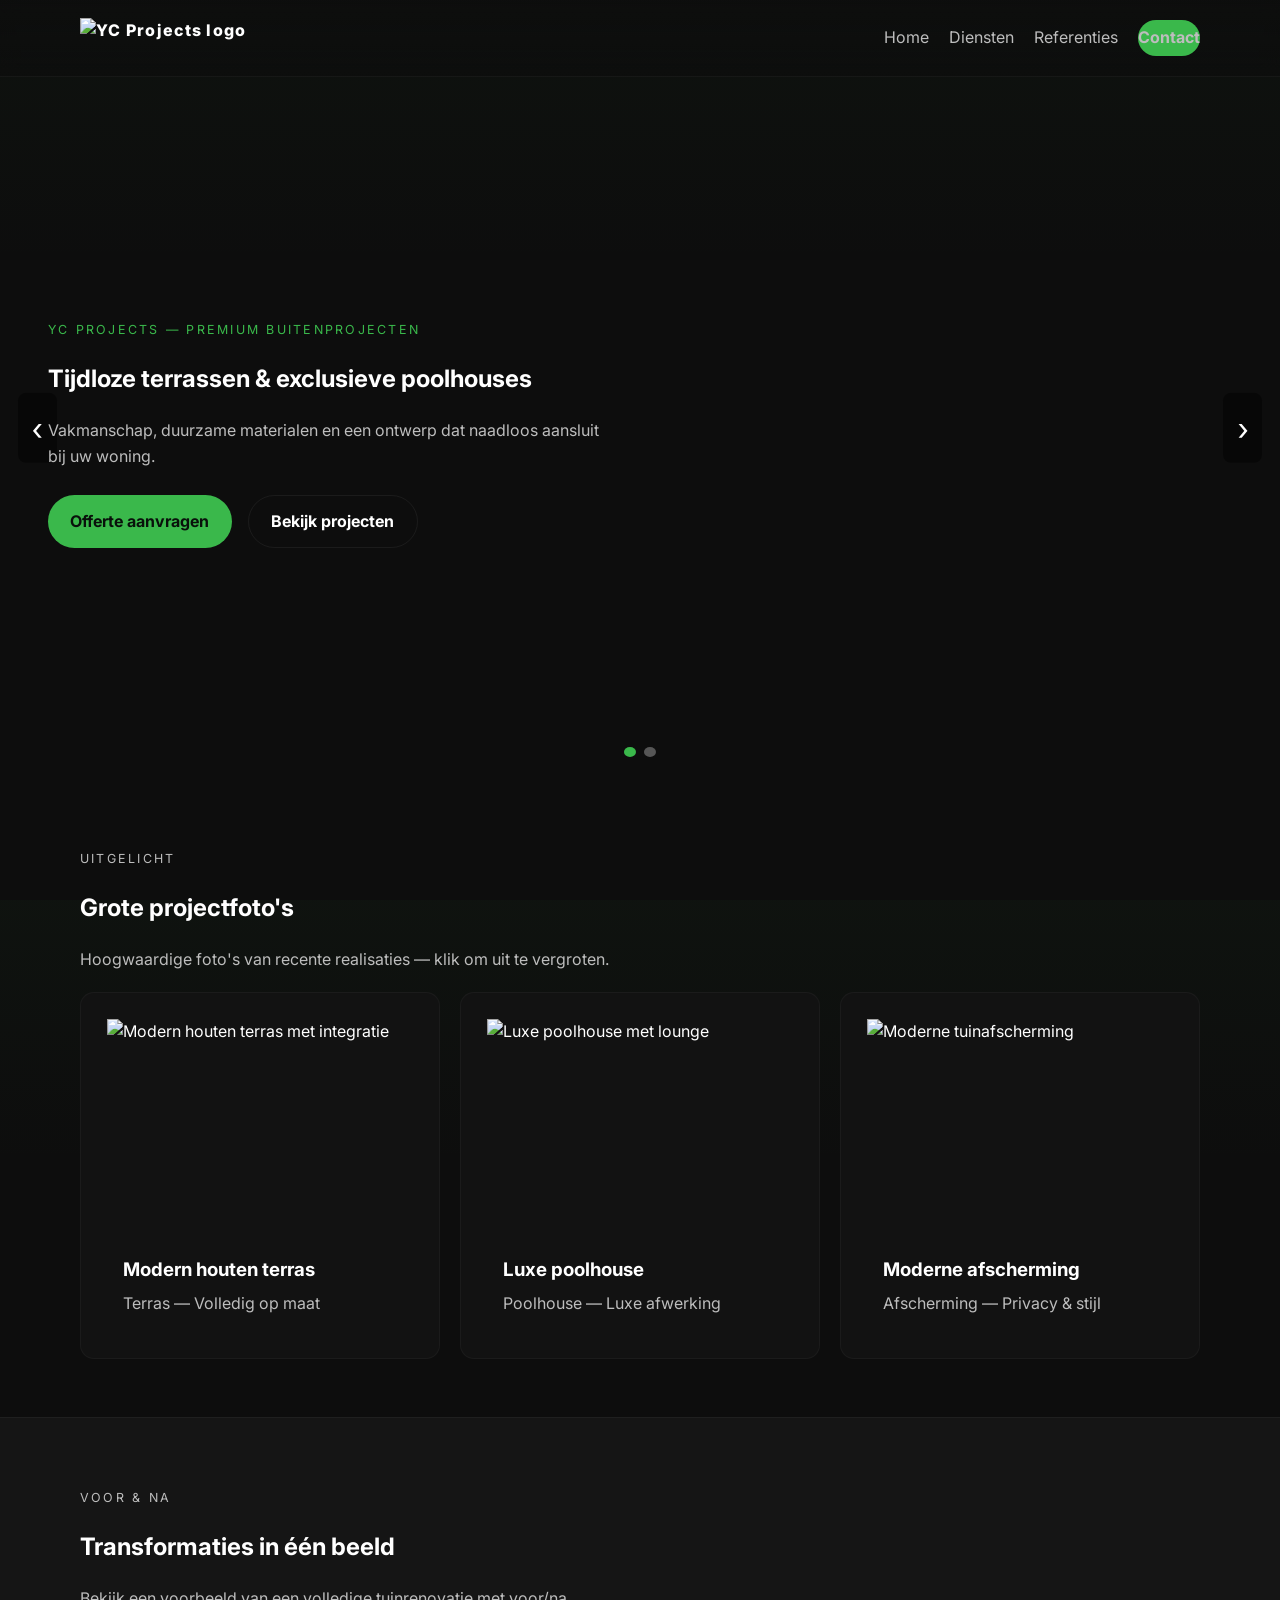
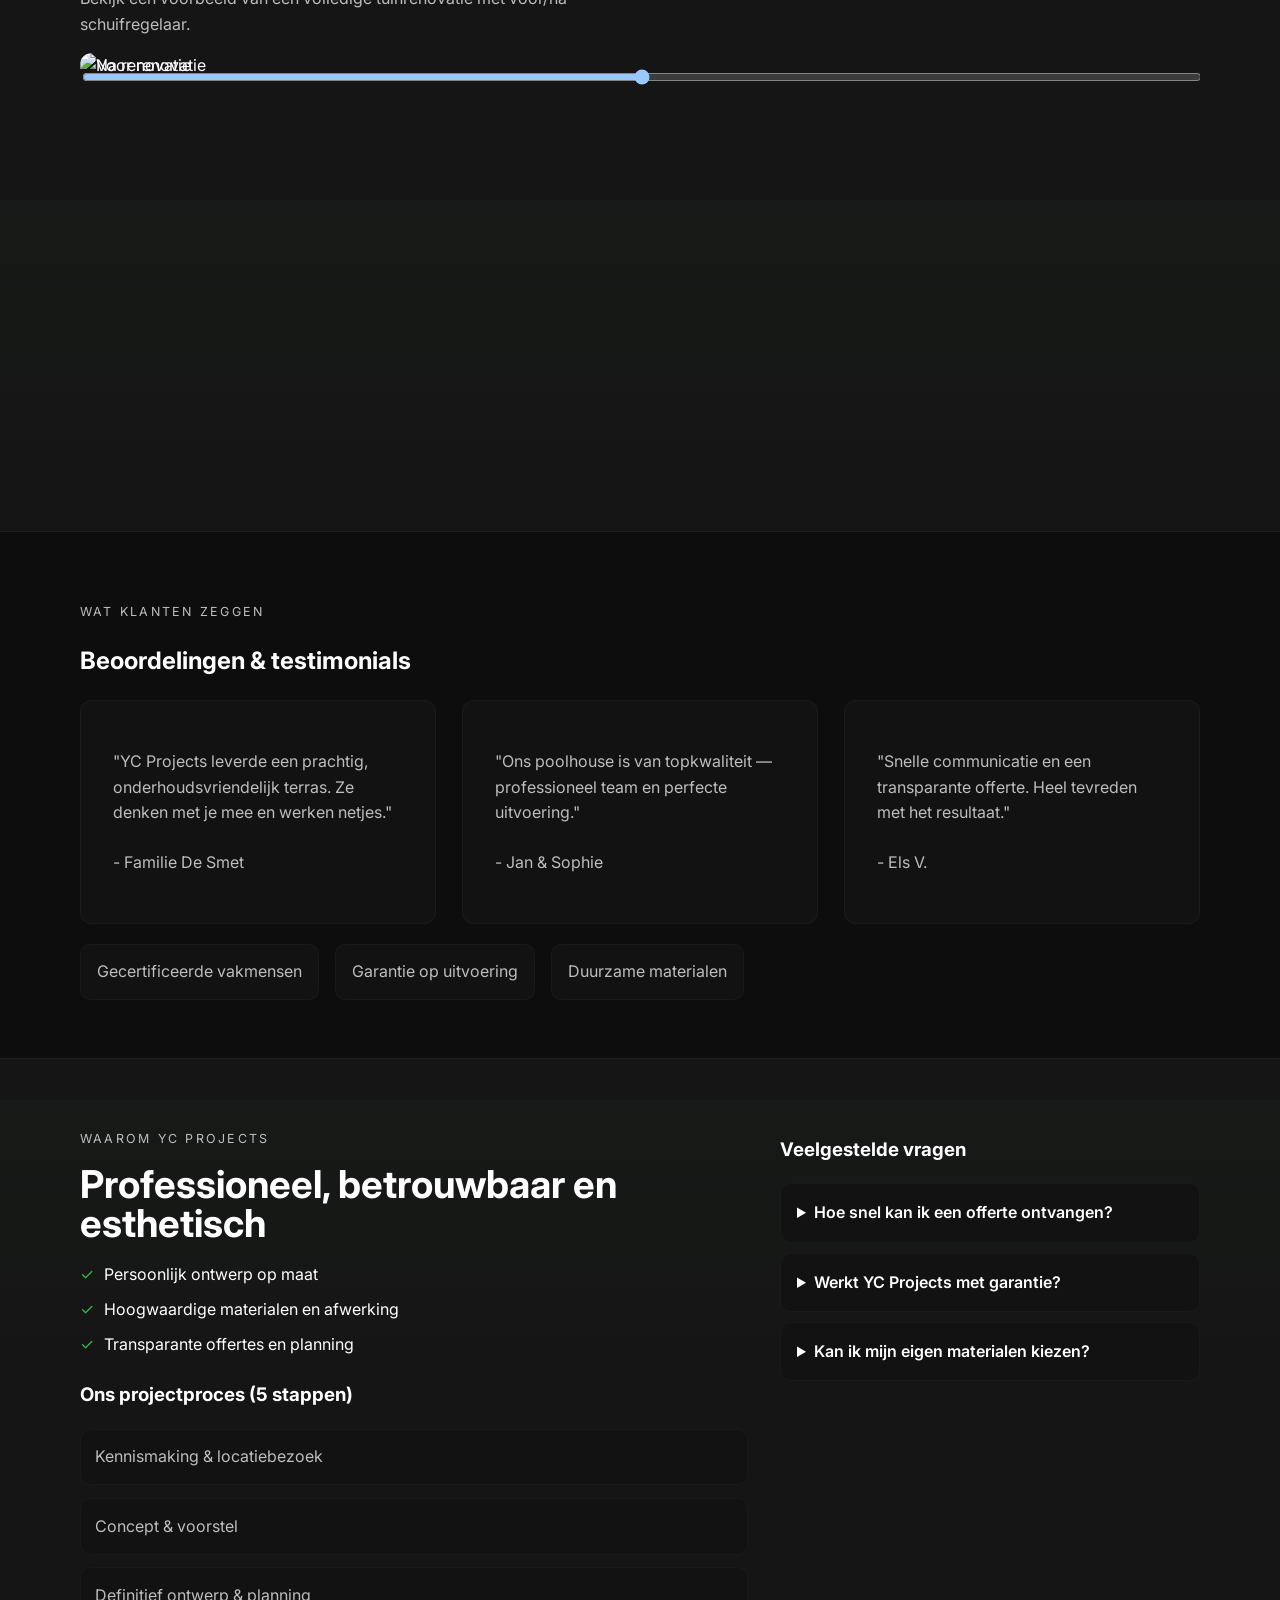
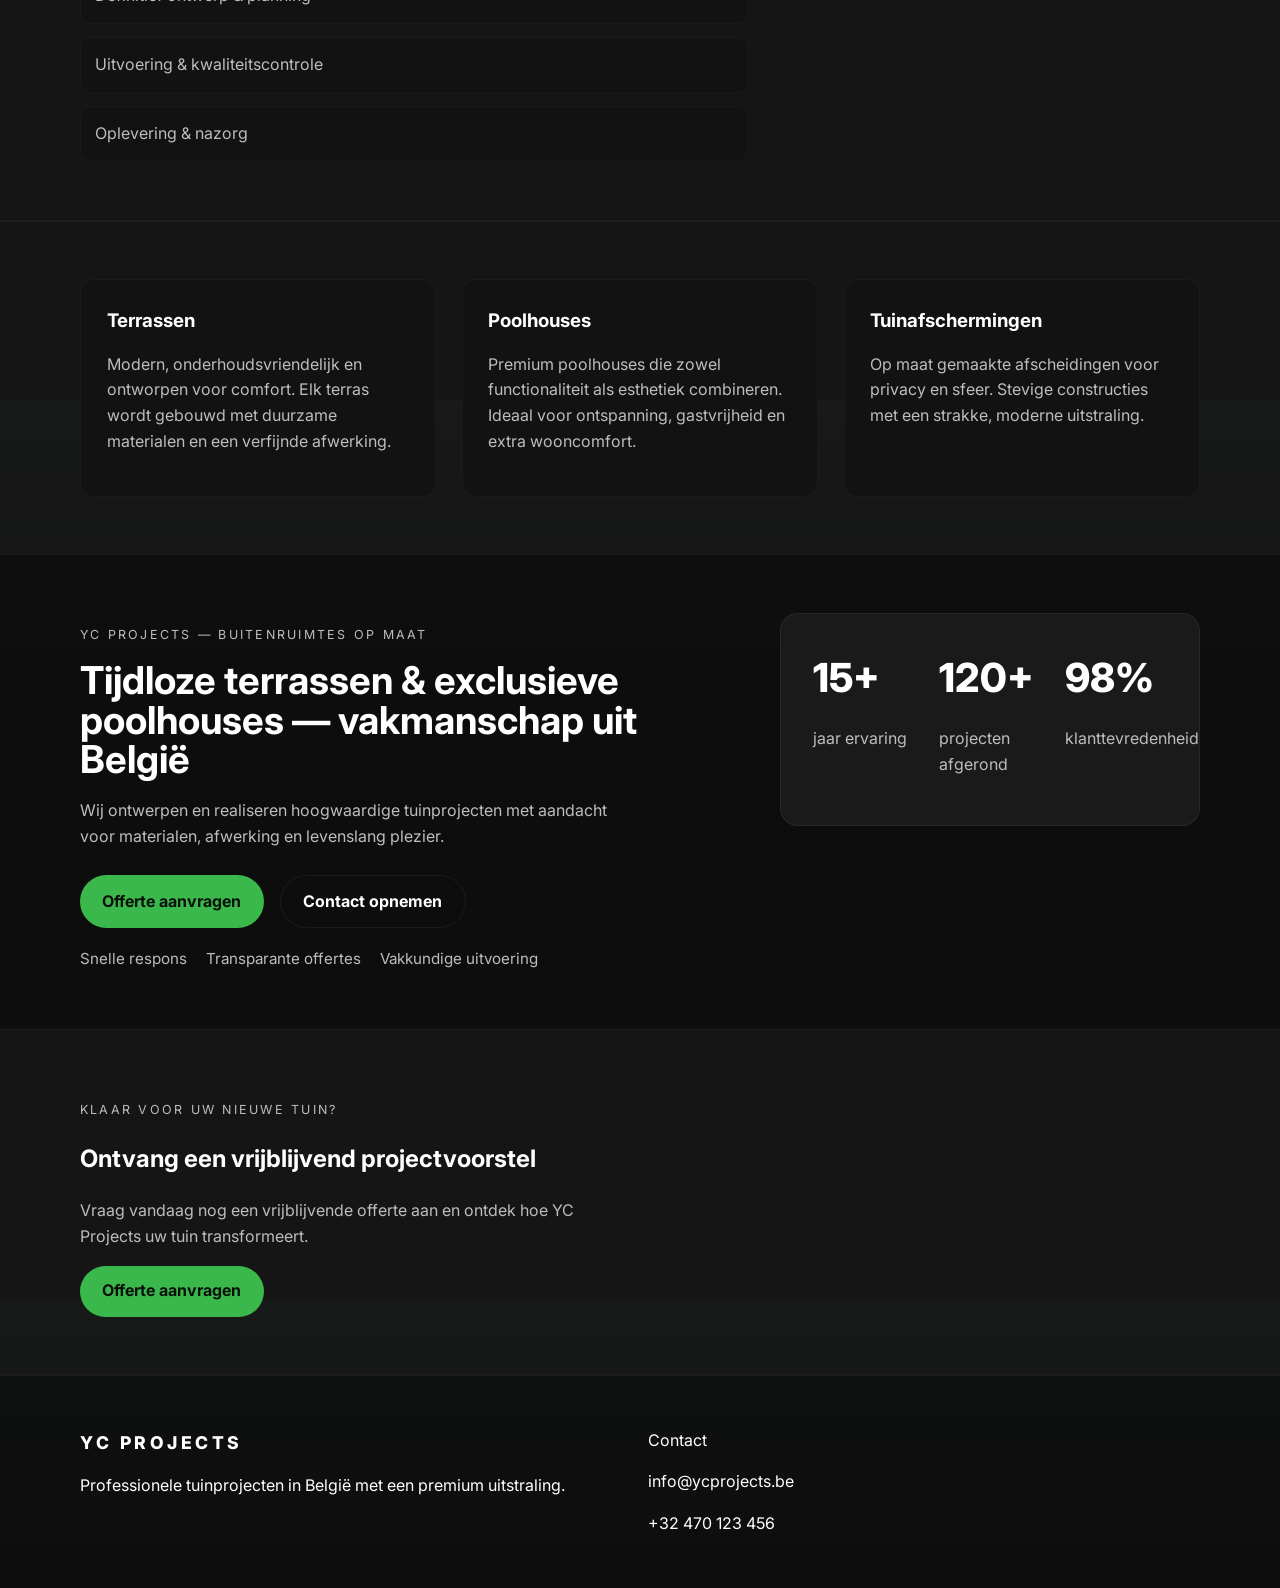
==== index.html @ d5bccc17 "Initiële commit: HTML, CSS, JS en bugfixes" ====
<!DOCTYPE html>
<html lang="nl">
<head>
  <meta charset="UTF-8" />
  <meta name="viewport" content="width=device-width, initial-scale=1.0" />
    <title>YC Projects — Premium terrassen, poolhouses & tuinprojecten (België)</title>
    <meta name="description" content="YC Projects ontwerpt en realiseert hoogwaardige terrassen, poolhouses, tuinafschermingen en tuinrenovaties in België. Vraag een vrijblijvende offerte aan." />
    <meta property="og:title" content="YC Projects — Premium terrassen, poolhouses & tuinprojecten" />
    <meta property="og:description" content="YC Projects ontwerpt en realiseert hoogwaardige buitenprojecten in België. Terrassen, poolhouses, tuinafschermingen en renovaties." />
    <meta property="og:image" content="https://images.unsplash.com/photo-1501004318641-b39e6451bec6?auto=format&fit=crop&w=1600&q=80" />
    <meta property="og:type" content="website" />
    <meta name="twitter:card" content="summary_large_image" />
  <link rel="preconnect" href="https://fonts.googleapis.com" />
  <link rel="preconnect" href="https://fonts.gstatic.com" crossorigin />
  <link href="https://fonts.googleapis.com/css2?family=Inter:wght@400;500;600;700;800&display=swap" rel="stylesheet" />
  <link rel="stylesheet" href="styles.css" />
  <link rel="stylesheet" href="premium.css" />
  <script type="application/ld+json">
  {
    "@context": "https://schema.org",
    "@type": "Organization",
    "name": "YC Projects",
    "url": "https://ycprojects.example",
    "logo": "https://images.unsplash.com/photo-1501004318641-b39e6451bec6?auto=format&fit=crop&w=400&q=80",
    "contactPoint": [{
      "@type": "ContactPoint",
      "telephone": "+32 470 123 456",
      "contactType": "customer service",
      "areaServed": "BE",
      "availableLanguage": ["Dutch","English","French"]
    }]
  }
  </script>
</head>
<body>
  <header class="site-header">
    <div class="container header-inner">
      <a class="brand logo-link" href="index.html">
        <img src="assets/images/YC Projects_logo.png" alt="YC Projects logo" class="logo">
      </a>
      <button class="nav-toggle" id="navToggle" aria-label="Open navigatie" aria-expanded="false">
        <span></span>
        <span></span>
        <span></span>
      </button>
      <nav class="site-nav" id="siteNav">
        <a href="index.html">Home</a>
        <a href="diensten.html">Diensten</a>
        <a href="referenties.html">Referenties</a>
        <a href="contact.html" class="nav-cta">Contact</a>
      </nav>
    </div>
  </header>

  <main>
    <section class="hero-hero reveal" data-reveal-delay="0.05" aria-label="Hero slider">
      <div class="hero-slider" id="heroSlider">
        <div class="slide" style="background-image:url('assets/images/395.jpg')">
          <div class="slide-inner">
            <p class="eyebrow">YC Projects — Premium buitenprojecten</p>
            <h1>Tijdloze terrassen & exclusieve poolhouses</h1>
            <p class="hero-lead">Vakmanschap, duurzame materialen en een ontwerp dat naadloos aansluit bij uw woning.</p>
            <div class="hero-actions">
              <a href="contact.html#contact-form" class="btn btn-primary">Offerte aanvragen</a>
              <a href="referenties.html" class="btn btn-outline">Bekijk projecten</a>
            </div>
          </div>
        </div>
        <div class="slide" style="background-image:url('assets/images/366.jpg')">
          <div class="slide-inner">
            <p class="eyebrow">Ontwerp & realisatie</p>
            <h1>Poolhouses met moderne allure</h1>
            <p class="hero-lead">Comfortabele buitenruimtes, perfect afgewerkt en klaar voor jarenlang gebruik.</p>
            <div class="hero-actions">
              <a href="contact.html#contact-form" class="btn btn-primary">Vraag offerte aan</a>
              <a href="diensten.html" class="btn btn-outline">Onze diensten</a>
            </div>
          </div>
        </div>
        <button class="hero-prev" aria-label="Vorige">‹</button>
        <button class="hero-next" aria-label="Volgende">›</button>
        <div class="hero-dots" id="heroDots"></div>
      </div>
    </section>

    <!-- Featured projects -->
    <section class="section-large reveal" data-reveal-delay="0.08" id="featured-projects">
      <div class="container">
        <p class="eyebrow">Uitgelicht</p>
        <h2>Grote projectfoto's</h2>
        <p class="muted">Hoogwaardige foto's van recente realisaties — klik om uit te vergroten.</p>
        <div class="projects-grid">
          <article class="project-card">
            <img src="assets/images/260.jpg" alt="Modern houten terras met integratie">
            <div class="project-content"><h3>Modern houten terras</h3><p class="muted">Terras — Volledig op maat</p></div>
          </article>
          <article class="project-card">
            <img src="assets/images/270.jpg" alt="Luxe poolhouse met lounge">
            <div class="project-content"><h3>Luxe poolhouse</h3><p class="muted">Poolhouse — Luxe afwerking</p></div>
          </article>
          <article class="project-card">
            <img src="assets/images/afschermingen/378.jpg" alt="Moderne tuinafscherming">
            <div class="project-content"><h3>Moderne afscherming</h3><p class="muted">Afscherming — Privacy & stijl</p></div>
          </article>
        </div>
      </div>
    </section>

    <!-- Before / After example -->
    <section class="section-large section-dark reveal" data-reveal-delay="0.1">
      <div class="container">
        <p class="eyebrow">Voor & Na</p>
        <h2>Transformaties in één beeld</h2>
        <p class="muted">Bekijk een voorbeeld van een volledige tuinrenovatie met voor/na schuifregelaar.</p>
        <div class="before-after" id="beforeAfter">
          <img class="after" src="assets/images/262.jpg" alt="Na renovatie">
          <img class="before" src="assets/images/261.jpg" alt="Voor renovatie">
          <input type="range" min="0" max="100" value="50" id="baRange" aria-label="Voor na slider">
        </div>
      </div>
    </section>

    <!-- Testimonials and trust -->
    <section class="section-large reveal" data-reveal-delay="0.12">
      <div class="container">
        <p class="eyebrow">Wat klanten zeggen</p>
        <h2>Beoordelingen & testimonials</h2>
        <div class="grid-3">
          <article class="testimonial-card">
            <p>"YC Projects leverde een prachtig, onderhoudsvriendelijk terras. Ze denken met je mee en werken netjes."</p>
            <footer>- Familie De Smet</footer>
          </article>
          <article class="testimonial-card">
            <p>"Ons poolhouse is van topkwaliteit — professioneel team en perfecte uitvoering."</p>
            <footer>- Jan & Sophie</footer>
          </article>
          <article class="testimonial-card">
            <p>"Snelle communicatie en een transparante offerte. Heel tevreden met het resultaat."</p>
            <footer>- Els V.</footer>
          </article>
        </div>
        <div class="trust-row">
          <div class="trust-item">Gecertificeerde vakmensen</div>
          <div class="trust-item">Garantie op uitvoering</div>
          <div class="trust-item">Duurzame materialen</div>
        </div>
      </div>
    </section>

    <!-- Why choose + process + FAQ -->
    <section class="section-large section-dark reveal" data-reveal-delay="0.14">
      <div class="container split-grid">
        <div>
          <p class="eyebrow">Waarom YC Projects</p>
          <h2>Professioneel, betrouwbaar en esthetisch</h2>
          <ul class="checklist">
            <li>Persoonlijk ontwerp op maat</li>
            <li>Hoogwaardige materialen en afwerking</li>
            <li>Transparante offertes en planning</li>
          </ul>
          <h3 style="margin-top:1.4rem">Ons projectproces (5 stappen)</h3>
          <ol class="process-list">
            <li>Kennismaking & locatiebezoek</li>
            <li>Concept & voorstel</li>
            <li>Definitief ontwerp & planning</li>
            <li>Uitvoering & kwaliteitscontrole</li>
            <li>Oplevering & nazorg</li>
          </ol>
        </div>
        <div>
          <h3>Veelgestelde vragen</h3>
          <div class="faq">
            <details>
              <summary>Hoe snel kan ik een offerte ontvangen?</summary>
              <p>Na de eerste informatie kan een richtprijs binnen 3 werkdagen volgen; een volledige offerte na locatiebezoek.</p>
            </details>
            <details>
              <summary>Werkt YC Projects met garantie?</summary>
              <p>Ja, we bieden garantie op constructie en afwerking volgens projectvoorwaarden.</p>
            </details>
            <details>
              <summary>Kan ik mijn eigen materialen kiezen?</summary>
              <p>Zeker — wij adviseren en kunnen materialen leveren of werken met door u gekozen materialen.</p>
            </details>
          </div>
        </div>
      </div>
    </section>

    <section class="section-large section-dark reveal" data-reveal-delay="0.1">
      <div class="container grid-3">
        <article class="feature-card reveal" data-reveal-delay="0.12">
          <h3>Terrassen</h3>
          <p>Modern, onderhoudsvriendelijk en ontworpen voor comfort. Elk terras wordt gebouwd met duurzame materialen en een verfijnde afwerking.</p>
        </article>
        <article class="feature-card reveal" data-reveal-delay="0.14">
          <h3>Poolhouses</h3>
          <p>Premium poolhouses die zowel functionaliteit als esthetiek combineren. Ideaal voor ontspanning, gastvrijheid en extra wooncomfort.</p>
        </article>
        <article class="feature-card reveal" data-reveal-delay="0.16">
          <h3>Tuinafschermingen</h3>
          <p>Op maat gemaakte afscheidingen voor privacy en sfeer. Stevige constructies met een strakke, moderne uitstraling.</p>
        </article>
      </div>
    </section>

    <section class="section-large reveal" data-reveal-delay="0.1">
      <div class="container split-grid">
        <div>
            <p class="eyebrow">YC Projects — Buitenruimtes op maat</p>
            <h1 class="hero-headline">Tijdloze terrassen & exclusieve poolhouses — vakmanschap uit België</h1>
            <p class="hero-lead">Wij ontwerpen en realiseren hoogwaardige tuinprojecten met aandacht voor materialen, afwerking en levenslang plezier.</p>
            <div class="hero-actions">
                <a href="contact.html#contact-form" class="btn btn-primary">Offerte aanvragen</a>
                <a href="contact.html" class="btn btn-outline">Contact opnemen</a>
              </div>
              <div class="trust-bar">
                <span>Snelle respons</span>
                <span>Transparante offertes</span>
                <span>Vakkundige uitvoering</span>
              </div>
        </div>
        <div class="stats-card reveal" data-reveal-delay="0.15">
          <div>
            <span class="stat-number">15+</span>
            <p>jaar ervaring</p>
          </div>
          <div>
            <span class="stat-number">120+</span>
            <p>projecten afgerond</p>
          </div>
          <div>
            <span class="stat-number">98%</span>
            <p>klanttevredenheid</p>
          </div>
        </div>
      </div>
    </section>

    <section class="section-large section-dark cta-strip reveal" data-reveal-delay="0.1">
      <div class="container cta-card">
        <div>
          <p class="eyebrow">Klaar voor uw nieuwe tuin?</p>
          <h2>Ontvang een vrijblijvend projectvoorstel</h2>
          <p>Vraag vandaag nog een vrijblijvende offerte aan en ontdek hoe YC Projects uw tuin transformeert.</p>
        </div>
        <a href="contact.html" class="btn btn-primary">Offerte aanvragen</a>
      </div>
    </section>
  </main>

  <footer class="site-footer">
    <div class="container footer-grid">
      <div>
        <p class="footer-brand">YC Projects</p>
        <p>Professionele tuinprojecten in België met een premium uitstraling.</p>
      </div>
      <div>
        <p>Contact</p>
        <p>info@ycprojects.be</p>
        <p>+32 470 123 456</p>
      </div>
    </div>
  </footer>

  <script src="script.js"></script>
</body>
</html>
---- styles.css ----
:root{
  --bg: #0D0D0D;
  --white: #FFFFFF;
  --accent: #3AB84B;
  --muted: #BDBDBD;
  --card: #121212;
  --glass: rgba(255,255,255,0.03);
  --radius: 18px;
  --container: 1120px;
  font-family: 'Inter', system-ui, -apple-system, 'Segoe UI', Roboto, 'Helvetica Neue', Arial;
  color-scheme: dark;
}

* {
  box-sizing: border-box;
}

html, body {
  margin: 0;
  min-height: 100%;
  background: radial-gradient(circle at top, rgba(58, 184, 75, 0.08), transparent 38%), var(--bg);
  color: var(--text);
}

body {
  line-height: 1.6;
}

img {
  max-width: 100%;
  display: block;
}

button, input, textarea {
  font: inherit;
}

.container {
  width: min(1120px, calc(100% - 3rem));
  margin: 0 auto;
}

.site-header {
  position: sticky;
  top: 0;
  z-index: 20;
  backdrop-filter: blur(18px);
  background: rgba(13, 13, 13, 0.94);
  border-bottom: 1px solid rgba(255, 255, 255, 0.05);
}

.header-inner {
  display: flex;
  align-items: center;
  justify-content: space-between;
  gap: 1rem;
  min-height: 80px;
}

.brand {
  color: var(--text);
  font-weight: 800;
  letter-spacing: 0.08em;
  text-decoration: none;
}

.site-nav {
  display: flex;
  align-items: center;
  gap: 1.5rem;
}

.site-nav a {
  color: var(--muted);
  text-decoration: none;
  transition: color 0.2s ease;
}

.site-nav a:hover,
.site-nav a:focus-visible {
  color: var(--text);
}

.nav-cta {
  padding: 0.85rem 1.3rem;
  border-radius: 999px;
  background: var(--accent);
  color: #0d0d0d;
  font-weight: 600;
}

.nav-toggle {
  display: none;
  width: 48px;
  height: 48px;
  border: 1px solid rgba(255, 255, 255, 0.08);
  border-radius: 14px;
  background: transparent;
  color: var(--text);
  cursor: pointer;
  align-items: center;
  justify-content: center;
}

.nav-toggle span {
  display: block;
  width: 22px;
  height: 2px;
  border-radius: 999px;
  background: currentColor;
  transition: transform 0.2s ease;
}

.nav-toggle span + span {
  margin-top: 5px;
}

.hero {
  padding: 5rem 0 3rem;
}

.section-large {
  padding: 4rem 0;
}

.hero-grid,
.split-grid,
.grid-3,
.contact-grid,
.testimonials-grid {
  display: grid;
  gap: 2rem;
}

.hero-grid {
  grid-template-columns: minmax(0, 1.4fr) minmax(320px, 1fr);
  align-items: center;
}

.hero-copy .eyebrow,
.highlights-card .eyebrow,
.footer-brand,
.card-title {
  color: var(--accent);
  text-transform: uppercase;
  letter-spacing: 0.2em;
  font-size: 0.79rem;
  margin-bottom: 1rem;
}

.hero-copy h1,
.section-large h1,
.split-grid h2,
.highlights-card h3 {
  font-size: clamp(2rem, 3vw, 3.4rem);
  line-height: 1.02;
  margin: 0 0 1.2rem;
}

.hero-copy p,
.section-large p,
.feature-card p,
.service-card p,
.testimonial-card p,
.contact-details p,
.highlights-card p {
  color: var(--muted);
  max-width: 55ch;
}

.hero-actions {
  display: flex;
  flex-wrap: wrap;
  gap: 1rem;
  margin-top: 2rem;
}

.btn {
  display: inline-flex;
  align-items: center;
  justify-content: center;
  border: none;
  border-radius: 999px;
  padding: 0.95rem 1.7rem;
  cursor: pointer;
  text-decoration: none;
  font-weight: 600;
}

.btn-primary {
  background: var(--accent);
  color: #0d0d0d;
}

.btn-secondary {
  background: rgba(255, 255, 255, 0.08);
  color: var(--text);
}

.section-dark {
  background: rgba(255, 255, 255, 0.03);
  border-top: 1px solid rgba(255, 255, 255, 0.06);
  border-bottom: 1px solid rgba(255, 255, 255, 0.06);
}

.grid-3 {
  grid-template-columns: repeat(3, minmax(0, 1fr));
}

.feature-card,
.service-card,
.testimonial-card,
.stats-card,
.highlights-card,
.projects-card,
.hero-card,
.contact-details,
.contact-form {
  background: var(--surface);
  border: 1px solid var(--border);
  border-radius: var(--radius);
  padding: 2rem;
}

.hero-card {
  background: linear-gradient(180deg, rgba(58, 184, 75, 0.18), rgba(255, 255, 255, 0.03));
  min-height: 320px;
  display: flex;
  align-items: flex-end;
}

.hero-card-content {
  display: grid;
  gap: 1rem;
}

.card-title {
  margin: 0;
}

.stats-card {
  display: grid;
  gap: 1.5rem;
  grid-template-columns: repeat(3, minmax(0, 1fr));
}

.stat-number {
  display: block;
  font-size: 2.5rem;
  color: var(--text);
  font-weight: 800;
}

.checklist,
.process-list {
  list-style: none;
  padding: 0;
  margin: 1.5rem 0 0;
  display: grid;
  gap: 0.9rem;
}

.checklist li::before {
  content: '\2713';
  color: var(--accent);
  margin-right: 0.7rem;
}

.process-list li {
  color: var(--muted);
  padding-left: 0.9rem;
}

.contact-grid {
  grid-template-columns: minmax(280px, 1fr) minmax(360px, 1.2fr);
  align-items: start;
}

.contact-details h2,
.feature-card h3,
.service-card h2,
.testimonial-card footer,
.highlights-card h3,
.projects-card h2 {
  margin: 0 0 1rem;
}

.contact-details p {
  margin: 0.6rem 0;
}

.contact-form label {
  display: grid;
  gap: 0.5rem;
  margin-bottom: 1.2rem;
  color: var(--text);
}

.contact-form input,
.contact-form textarea {
  width: 100%;
  background: rgba(255, 255, 255, 0.05);
  border: 1px solid rgba(255, 255, 255, 0.1);
  border-radius: 16px;
  color: var(--text);
  padding: 1rem;
}

.contact-form textarea {
  resize: vertical;
}

.site-footer {
  padding: 2.5rem 0;
  border-top: 1px solid rgba(255, 255, 255, 0.06);
}

.footer-grid {
  display: grid;
  gap: 1.5rem;
  grid-template-columns: repeat(2, minmax(0, 1fr));
}

.footer-brand {
  font-weight: 800;
  font-size: 1.1rem;
  color: var(--text);
}

.testimonial-card footer {
  margin-top: 1.5rem;
  color: var(--muted);
}

@media (max-width: 980px) {
  .hero-grid,
  .grid-3,
  .stats-card,
  .split-grid,
  .contact-grid,
  .footer-grid {
    grid-template-columns: 1fr;
  }
  .hero {
    padding-top: 3rem;
  }
}

@media (max-width: 720px) {
  .container {
    width: min(100%, calc(100% - 2rem));
  }
  .header-inner {
    flex-wrap: wrap;
  }
  .site-nav {
    width: 100%;
    flex-direction: column;
    gap: 1rem;
    padding: 1rem 0;
    display: none;
  }
  .site-nav.open {
    display: flex;
  }
  .nav-toggle {
    display: inline-flex;
  }
  .hero {
    padding-top: 2.5rem;
  }
---- premium.css ----
:root{
  --bg: #0D0D0D;
  --white: #FFFFFF;
  --accent: #3AB84B;
  --muted: #BDBDBD;
  --card: #121212;
  --glass: rgba(255,255,255,0.03);
  --radius: 18px;
  --container: 1120px;
  --text: #FFFFFF;
  --surface: #1A1A1A;
  --border: rgba(255,255,255,0.06);
  font-family: 'Inter', system-ui, -apple-system, 'Segoe UI', Roboto, 'Helvetica Neue', Arial;
}
*{box-sizing:border-box}
html,body{height:100%;margin:0;background:linear-gradient(180deg, rgba(58,184,75,0.03), transparent 30%), var(--bg);color:var(--white);-webkit-font-smoothing:antialiased}
.container{width:min(var(--container),calc(100% - 3rem));margin:0 auto}
.site-header{position:sticky;top:0;z-index:50;background:linear-gradient(180deg, rgba(13,13,13,0.8), rgba(13,13,13,0.6));backdrop-filter:blur(8px);border-bottom:1px solid rgba(255,255,255,0.04)}
.header-inner{display:flex;align-items:center;justify-content:space-between;gap:1rem;min-height:76px}
.brand{display:flex;align-items:center;text-decoration:none}
.logo{height:40px;width:auto;max-width:180px;transition:transform .2s ease}
.logo-link:hover .logo{transform:scale(1.04)}
.site-nav{display:flex;gap:1.25rem;align-items:center}
.site-nav a{color:var(--muted);text-decoration:none;padding:0.35rem 0;transition:color .18s ease}
.site-nav a:hover{color:var(--white)}
.nav-cta{background:var(--accent);color:#07120b;padding:0.75rem 1.2rem;border-radius:999px;font-weight:700}
.nav-toggle{display:none}

.hero{position:relative;padding:5.5rem 0}
.hero-bg{position:relative;background-size:cover;background-position:center;border-radius:20px;overflow:hidden}
.hero-overlay{position:absolute;inset:0;background:linear-gradient(180deg, rgba(13,13,13,0.45), rgba(13,13,13,0.35));mix-blend-mode:normal}
.hero-grid{display:grid;grid-template-columns:1.6fr 1fr;gap:2rem;align-items:center;padding:4rem 0}
.eyebrow{color:var(--accent);text-transform:uppercase;letter-spacing:0.18em;font-size:0.78rem;margin-bottom:1rem}
.hero-headline{font-size:clamp(2rem,4vw,3.6rem);line-height:1;margin:0 0 1rem}
.hero-lead{color:var(--muted);max-width:56ch}
.hero-actions{display:flex;gap:1rem;margin-top:1.6rem}
.btn{display:inline-flex;align-items:center;justify-content:center;border-radius:999px;padding:0.8rem 1.4rem;text-decoration:none;font-weight:700}
.btn-primary{background:var(--accent);color:#09110b}
.btn-outline{background:transparent;border:1px solid rgba(255,255,255,0.06);color:var(--white)}
.trust-bar{display:flex;gap:1.2rem;margin-top:1.2rem;color:var(--muted);font-size:0.95rem}
.hero-card{background:linear-gradient(180deg, rgba(255,255,255,0.02), rgba(255,255,255,0.01));padding:1.6rem;border-radius:16px;border:1px solid rgba(255,255,255,0.04)}
.card-title{color:var(--accent);font-size:0.82rem;letter-spacing:0.16em;text-transform:uppercase}

.section-large{padding:3.6rem 0}
.section-dark{background:var(--glass);border-top:1px solid rgba(255,255,255,0.04);border-bottom:1px solid rgba(255,255,255,0.03)}
.grid-3{display:grid;grid-template-columns:repeat(3,1fr);gap:1.6rem}
.split-grid{display:grid;grid-template-columns:1fr 420px;gap:2rem;align-items:start}
.service-card,.feature-card,.testimonial-card,.projects-card,.contact-details,.contact-form,.project-card{background:var(--card);padding:1.6rem;border-radius:14px;border:1px solid rgba(255,255,255,0.04)}
.checklist{list-style:none;padding:0;margin:1rem 0 0;display:grid;gap:.6rem}
.checklist li::before{content:'✓';color:var(--accent);margin-right:.6rem}

.projects-grid{display:grid;grid-template-columns:repeat(3,1fr);gap:1.25rem;margin-top:1.2rem}
.project-card{overflow:hidden;border-radius:14px}
.project-card img{width:100%;height:220px;object-fit:cover;display:block;transition:transform .45s cubic-bezier(.2,.9,.26,1)}
.project-card:hover img{transform:scale(1.04)}
.project-content{padding:1rem}
.project-content h3{margin:0 0 .4rem}
.project-content p{color:var(--muted);margin:0}

.contact-grid{display:grid;grid-template-columns:1fr 520px;gap:2rem}
.contact-form label{display:block;margin-bottom:1rem;color:var(--white)}
.contact-form input,.contact-form textarea,.contact-form select{width:100%;padding:0.9rem;border-radius:12px;border:1px solid rgba(255,255,255,0.06);background:transparent;color:var(--white)}
.form-actions{display:flex;gap:1rem;margin-top:0.6rem}
.form-note{color:var(--muted);font-size:0.9rem;margin-top:0.8rem}

.site-footer{padding:2.2rem 0;border-top:1px solid rgba(255,255,255,0.04)}
.footer-grid{display:grid;grid-template-columns:1fr 1fr;gap:1rem}
.footer-brand{font-weight:800}

@media (max-width:980px){.hero-grid{grid-template-columns:1fr}.projects-grid{grid-template-columns:repeat(2,1fr)}.split-grid{grid-template-columns:1fr}.logo{height:36px;max-width:150px}}
@media (max-width:700px){.site-nav{display:none}.nav-toggle{display:inline-flex}.projects-grid{grid-template-columns:1fr}.contact-grid{grid-template-columns:1fr}.hero{padding:2.8rem 0}.logo{height:32px;max-width:130px}}

.reveal{opacity:0;transform:translateY(14px);transition:opacity .6s ease,transform .6s ease}
.reveal.show{opacity:1;transform:none}

/* Hero slider */
.hero-slider{position:relative;min-height:78vh;display:block;overflow:hidden;border-radius:14px}
.hero-slider .slide{position:absolute;inset:0;background-size:cover;background-position:center;display:flex;align-items:center}
.slide-inner{max-width:900px;padding:6rem 3rem;color:var(--white);z-index:2}
.hero-prev,.hero-next{position:absolute;top:50%;transform:translateY(-50%);background:rgba(0,0,0,0.45);border:none;color:var(--white);font-size:2rem;padding:0.6rem 0.9rem;border-radius:8px;cursor:pointer}
.hero-prev{left:18px}.hero-next{right:18px}
.hero-dots{position:absolute;left:50%;transform:translateX(-50%);bottom:22px;display:flex;gap:8px}
.hero-dots button{width:10px;height:10px;border-radius:50%;background:rgba(255,255,255,0.3);border:none}
.hero-dots button.active{background:var(--accent)}

/* Before/After */
.before-after{position:relative;height:420px;border-radius:12px;overflow:hidden}
.before-after img{position:absolute;inset:0;width:100%;height:100%;object-fit:cover}
.before-after .after{z-index:1}
.before-after .before{z-index:2;clip-path:inset(0 50% 0 0)}
.before-after input[type=range]{position:relative;z-index:3;width:100%;margin-top:16px}

/* Testimonials & trust */
.testimonial-card{padding:2rem;border-radius:12px}
.trust-row{display:flex;gap:1rem;margin-top:1.2rem}
.trust-item{background:var(--card);padding:0.9rem 1rem;border-radius:10px;color:var(--muted);border:1px solid rgba(255,255,255,0.03)}

/* FAQ */
.faq details{background:var(--card);padding:1rem;border-radius:10px;margin-bottom:.6rem;border:1px solid rgba(255,255,255,0.03)}
.faq summary{cursor:pointer;font-weight:600}
.faq p{color:var(--muted);margin:0.6rem 0 0}

/* Process steps */
.process-list{list-style:none;padding:0;margin:1rem 0 0;display:grid;gap:.8rem}
.process-list li{background:var(--card);padding:0.9rem;border-radius:10px;border:1px solid rgba(255,255,255,0.03)}

/* Small tweaks */
@media (max-width:980px){.slide-inner{padding:3rem 1.2rem}.hero-prev,.hero-next{display:none}}
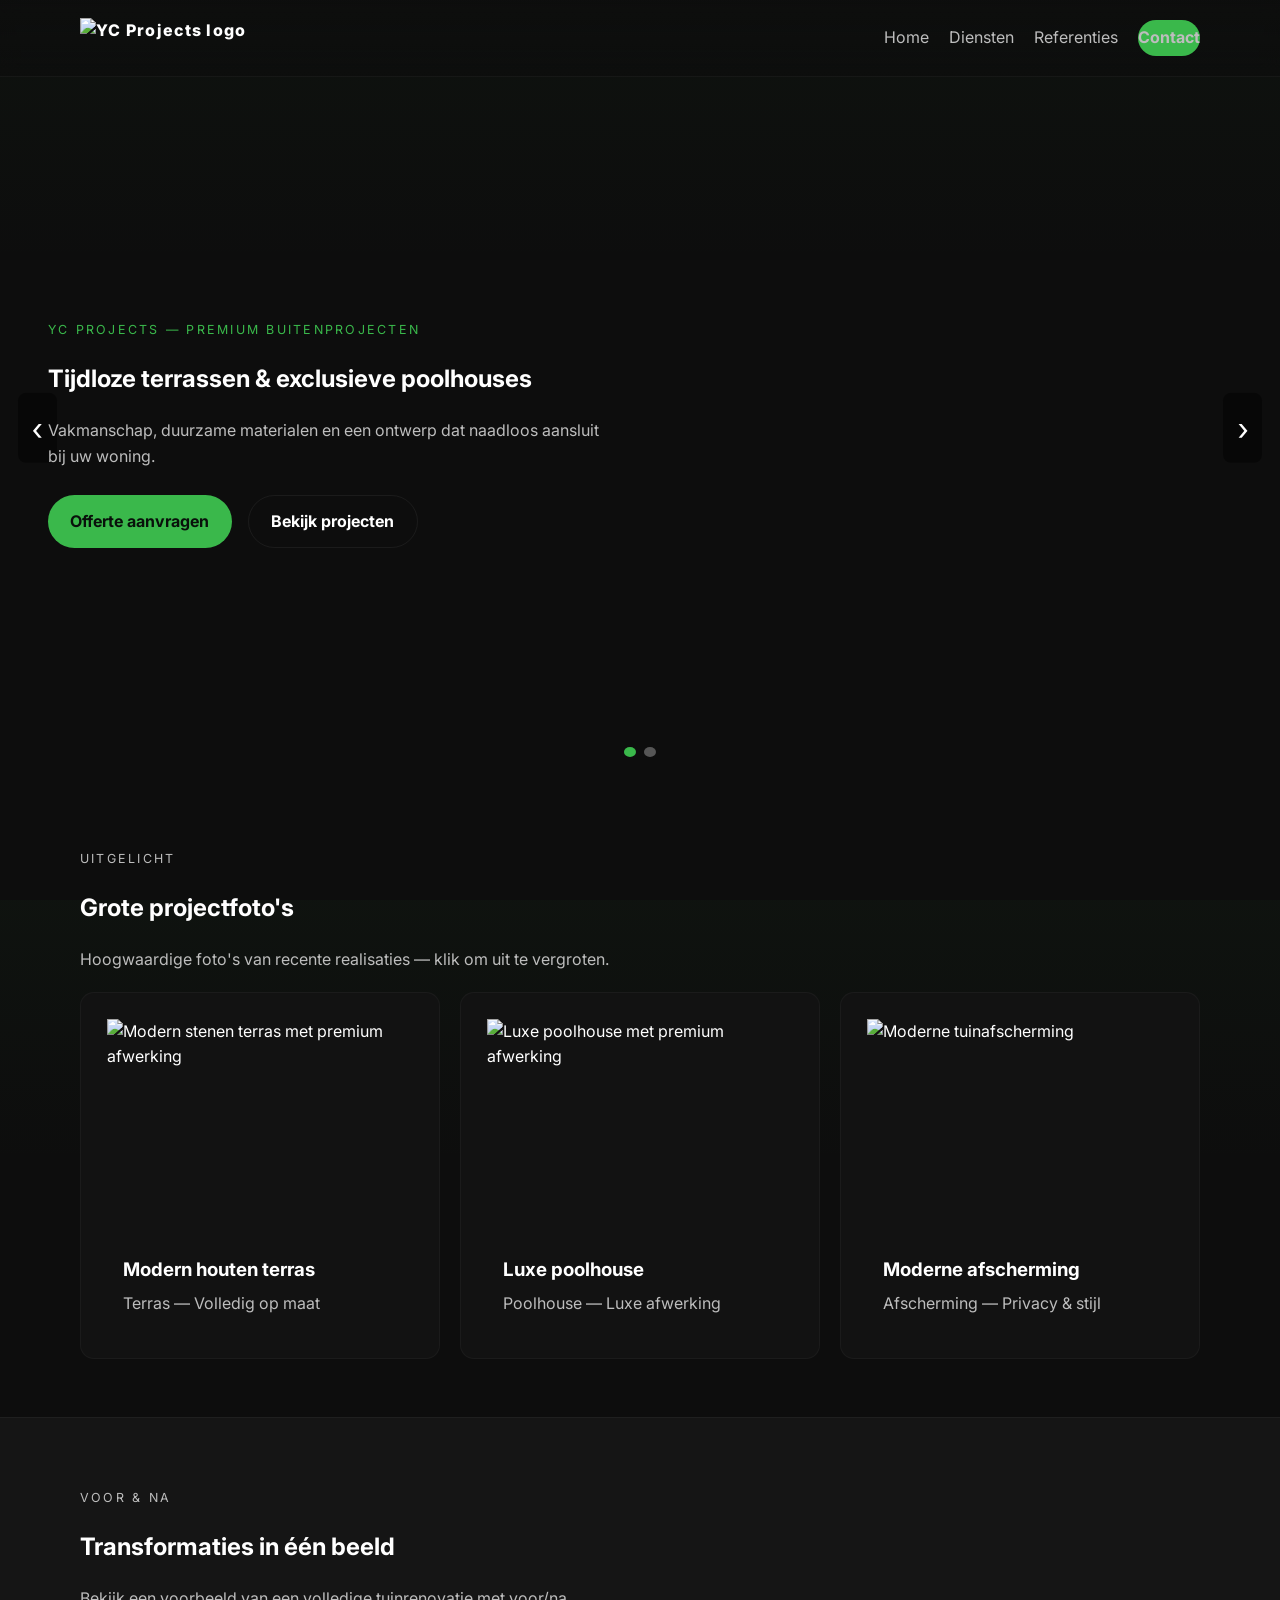
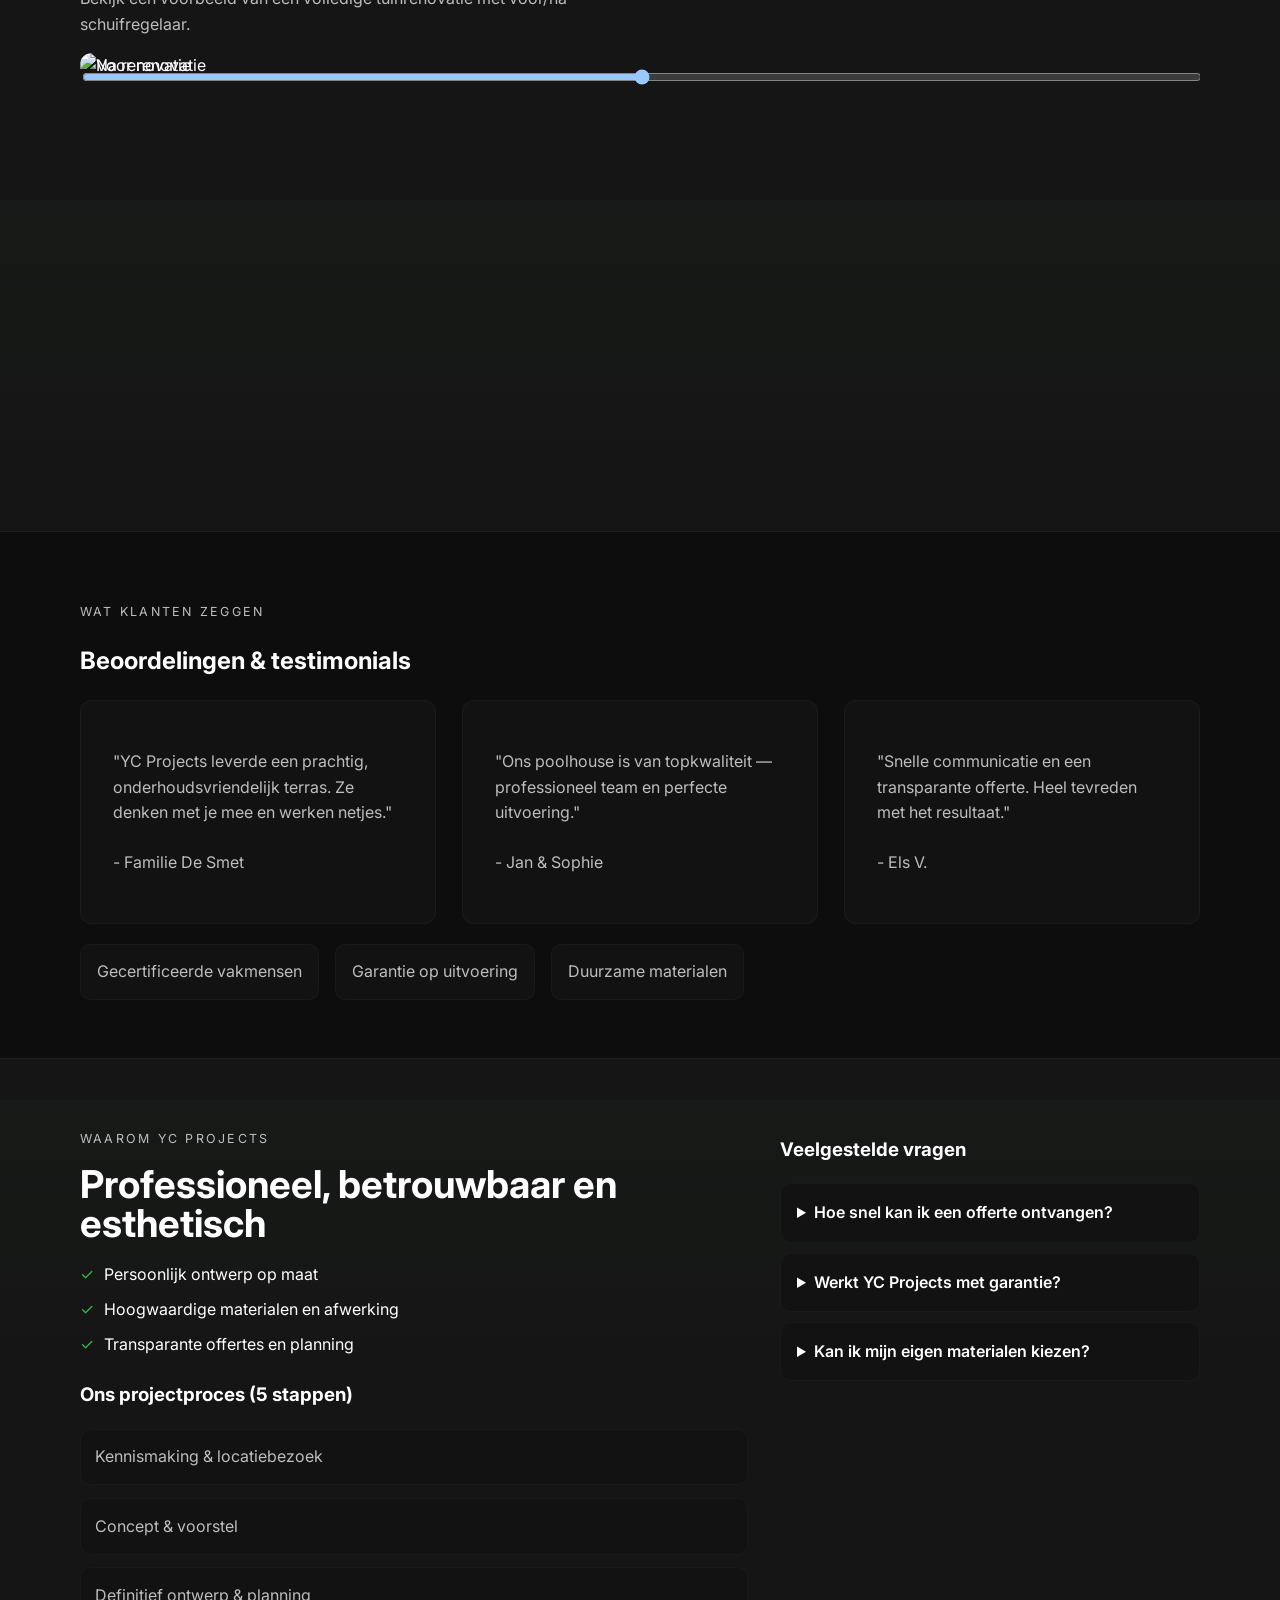
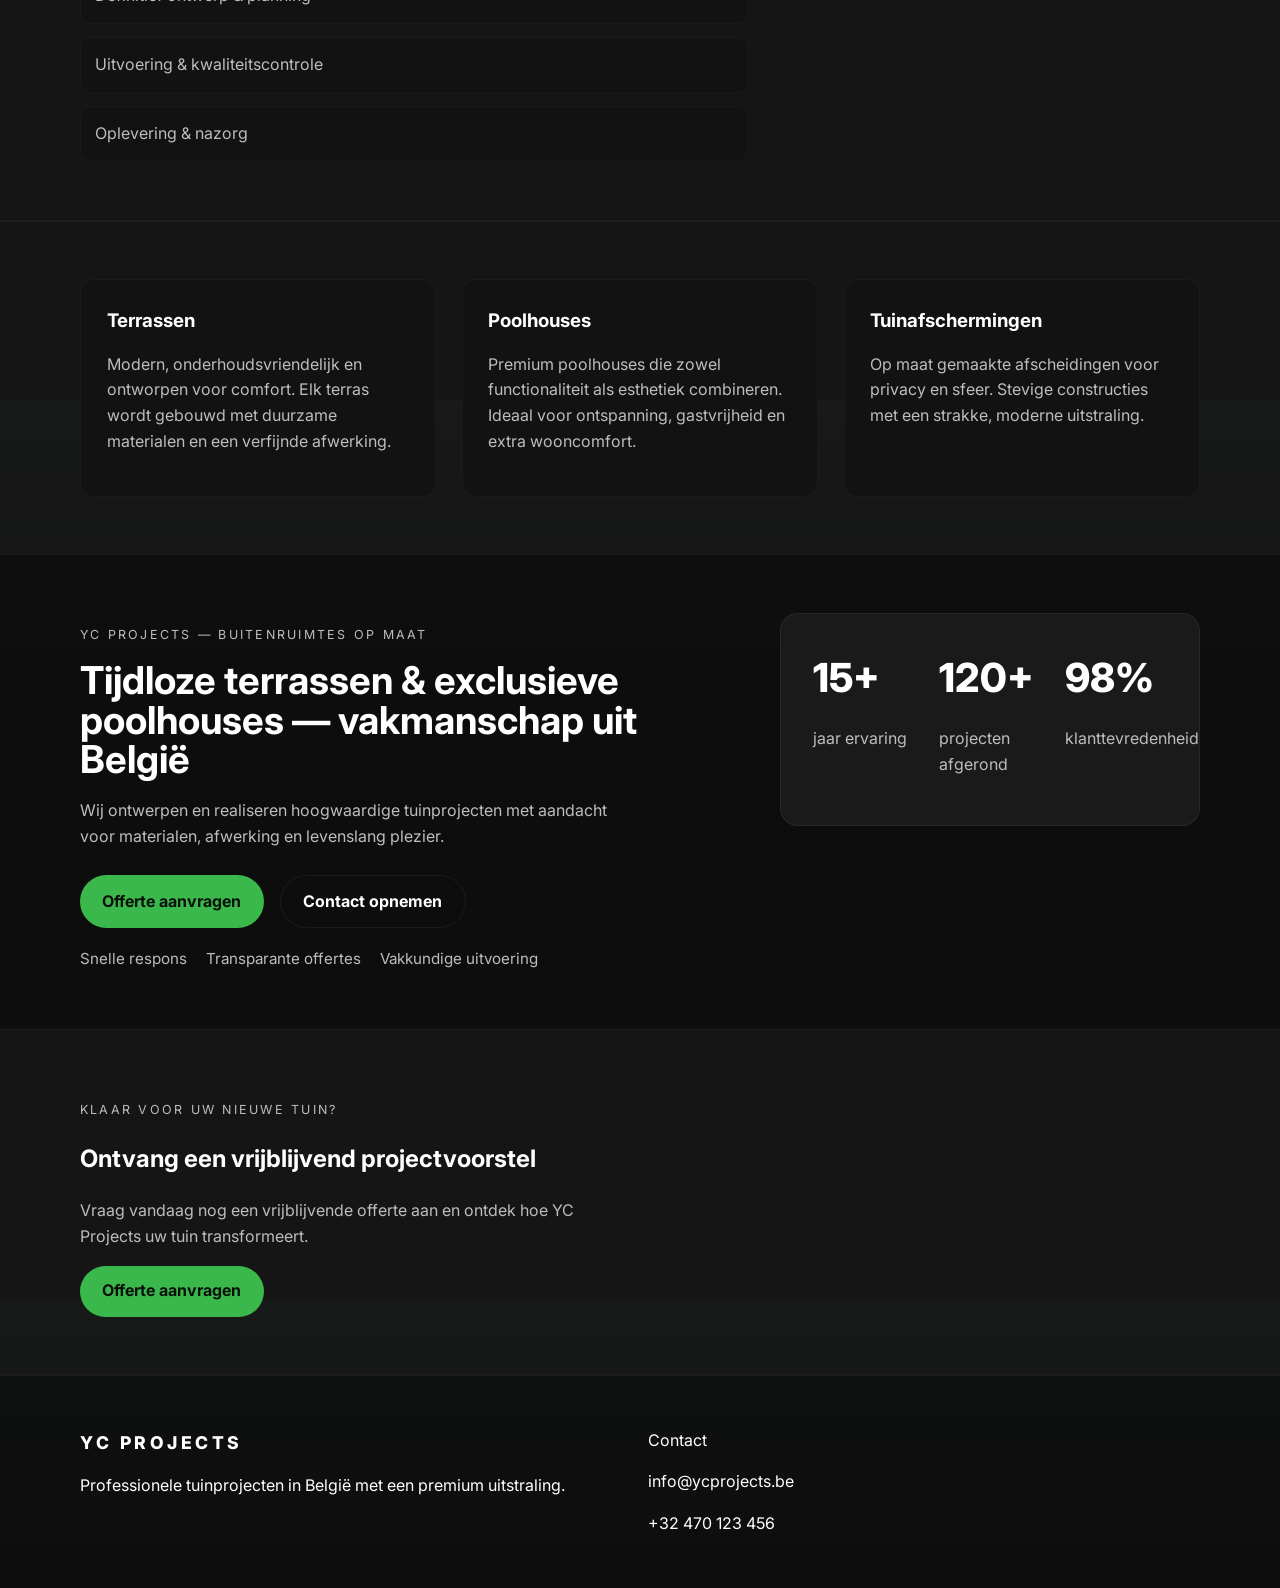
==== commit 26acc3ab: "Foto's verwerkt: referenties met echte foto's, paden hersteld, filter-stijl toegevoegd" ====
--- a/index.html
+++ b/index.html
@@ -55,7 +55,7 @@
   <main>
     <section class="hero-hero reveal" data-reveal-delay="0.05" aria-label="Hero slider">
       <div class="hero-slider" id="heroSlider">
-        <div class="slide" style="background-image:url('assets/images/395.jpg')">
+        <div class="slide" style="background-image:url('assets/images/terrassen/374.jpg')">
           <div class="slide-inner">
             <p class="eyebrow">YC Projects — Premium buitenprojecten</p>
             <h1>Tijdloze terrassen & exclusieve poolhouses</h1>
@@ -66,7 +66,7 @@
             </div>
           </div>
         </div>
-        <div class="slide" style="background-image:url('assets/images/366.jpg')">
+        <div class="slide" style="background-image:url('assets/images/poolhouses/6044.jpg')">
           <div class="slide-inner">
             <p class="eyebrow">Ontwerp & realisatie</p>
             <h1>Poolhouses met moderne allure</h1>
@@ -91,11 +91,11 @@
         <p class="muted">Hoogwaardige foto's van recente realisaties — klik om uit te vergroten.</p>
         <div class="projects-grid">
           <article class="project-card">
-            <img src="assets/images/260.jpg" alt="Modern houten terras met integratie">
+            <img src="assets/images/terrassen/278.jpg" alt="Modern stenen terras met premium afwerking">
             <div class="project-content"><h3>Modern houten terras</h3><p class="muted">Terras — Volledig op maat</p></div>
           </article>
           <article class="project-card">
-            <img src="assets/images/270.jpg" alt="Luxe poolhouse met lounge">
+            <img src="assets/images/poolhouses/445.jpg" alt="Luxe poolhouse met premium afwerking">
             <div class="project-content"><h3>Luxe poolhouse</h3><p class="muted">Poolhouse — Luxe afwerking</p></div>
           </article>
           <article class="project-card">
@@ -113,8 +113,8 @@
         <h2>Transformaties in één beeld</h2>
         <p class="muted">Bekijk een voorbeeld van een volledige tuinrenovatie met voor/na schuifregelaar.</p>
         <div class="before-after" id="beforeAfter">
-          <img class="after" src="assets/images/262.jpg" alt="Na renovatie">
-          <img class="before" src="assets/images/261.jpg" alt="Voor renovatie">
+          <img class="after" src="assets/images/poolhouses/446.jpg" alt="Na renovatie">
+          <img class="before" src="assets/images/poolhouses/500.jpg" alt="Voor renovatie">
           <input type="range" min="0" max="100" value="50" id="baRange" aria-label="Voor na slider">
         </div>
       </div>
--- a/premium.css
+++ b/premium.css
@@ -73,6 +73,10 @@
 .reveal{opacity:0;transform:translateY(14px);transition:opacity .6s ease,transform .6s ease}
 .reveal.show{opacity:1;transform:none}
 
+/* Filter knoppen */
+.filter-row{display:flex;flex-wrap:wrap;gap:.6rem;margin-bottom:1.4rem}
+.filter-row .btn-outline.active,.filter-row .btn-outline:hover{background:var(--accent);color:#09110b;border-color:var(--accent)}
+
 /* Hero slider */
 .hero-slider{position:relative;min-height:78vh;display:block;overflow:hidden;border-radius:14px}
 .hero-slider .slide{position:absolute;inset:0;background-size:cover;background-position:center;display:flex;align-items:center}
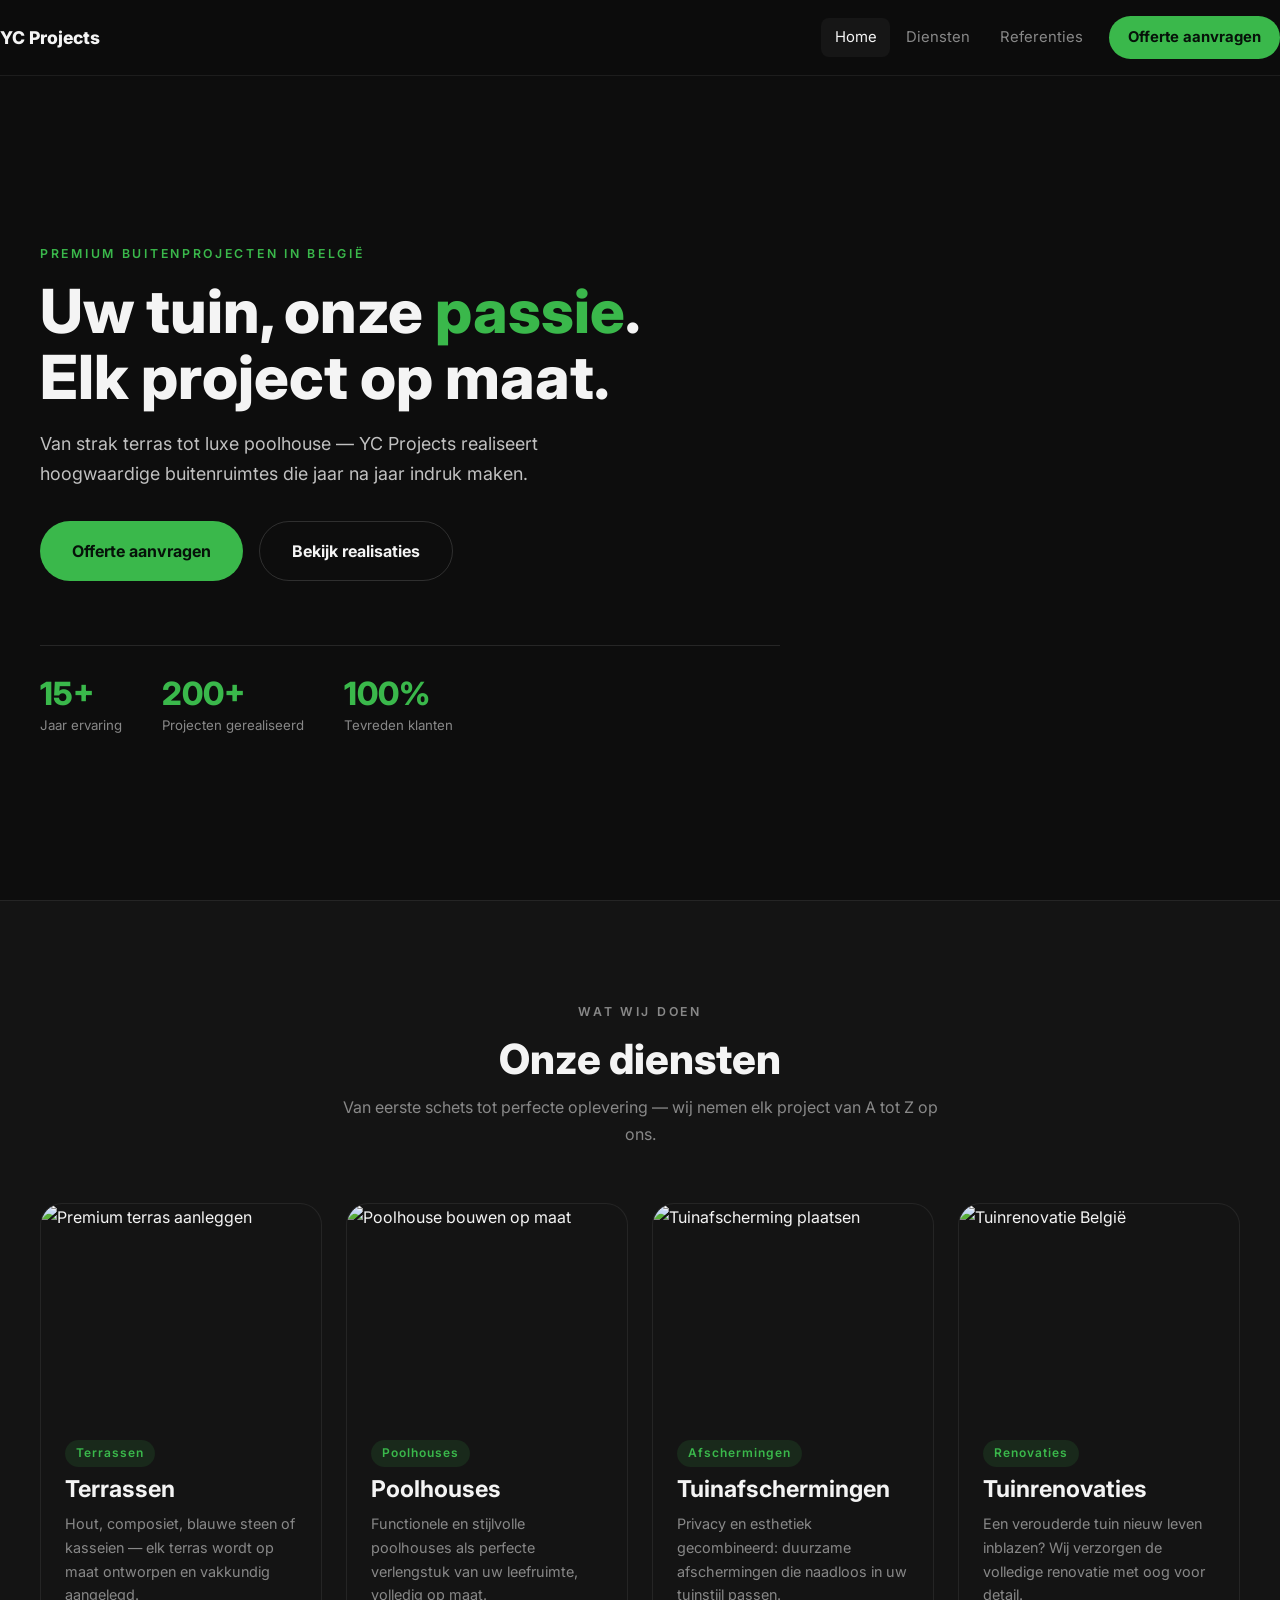
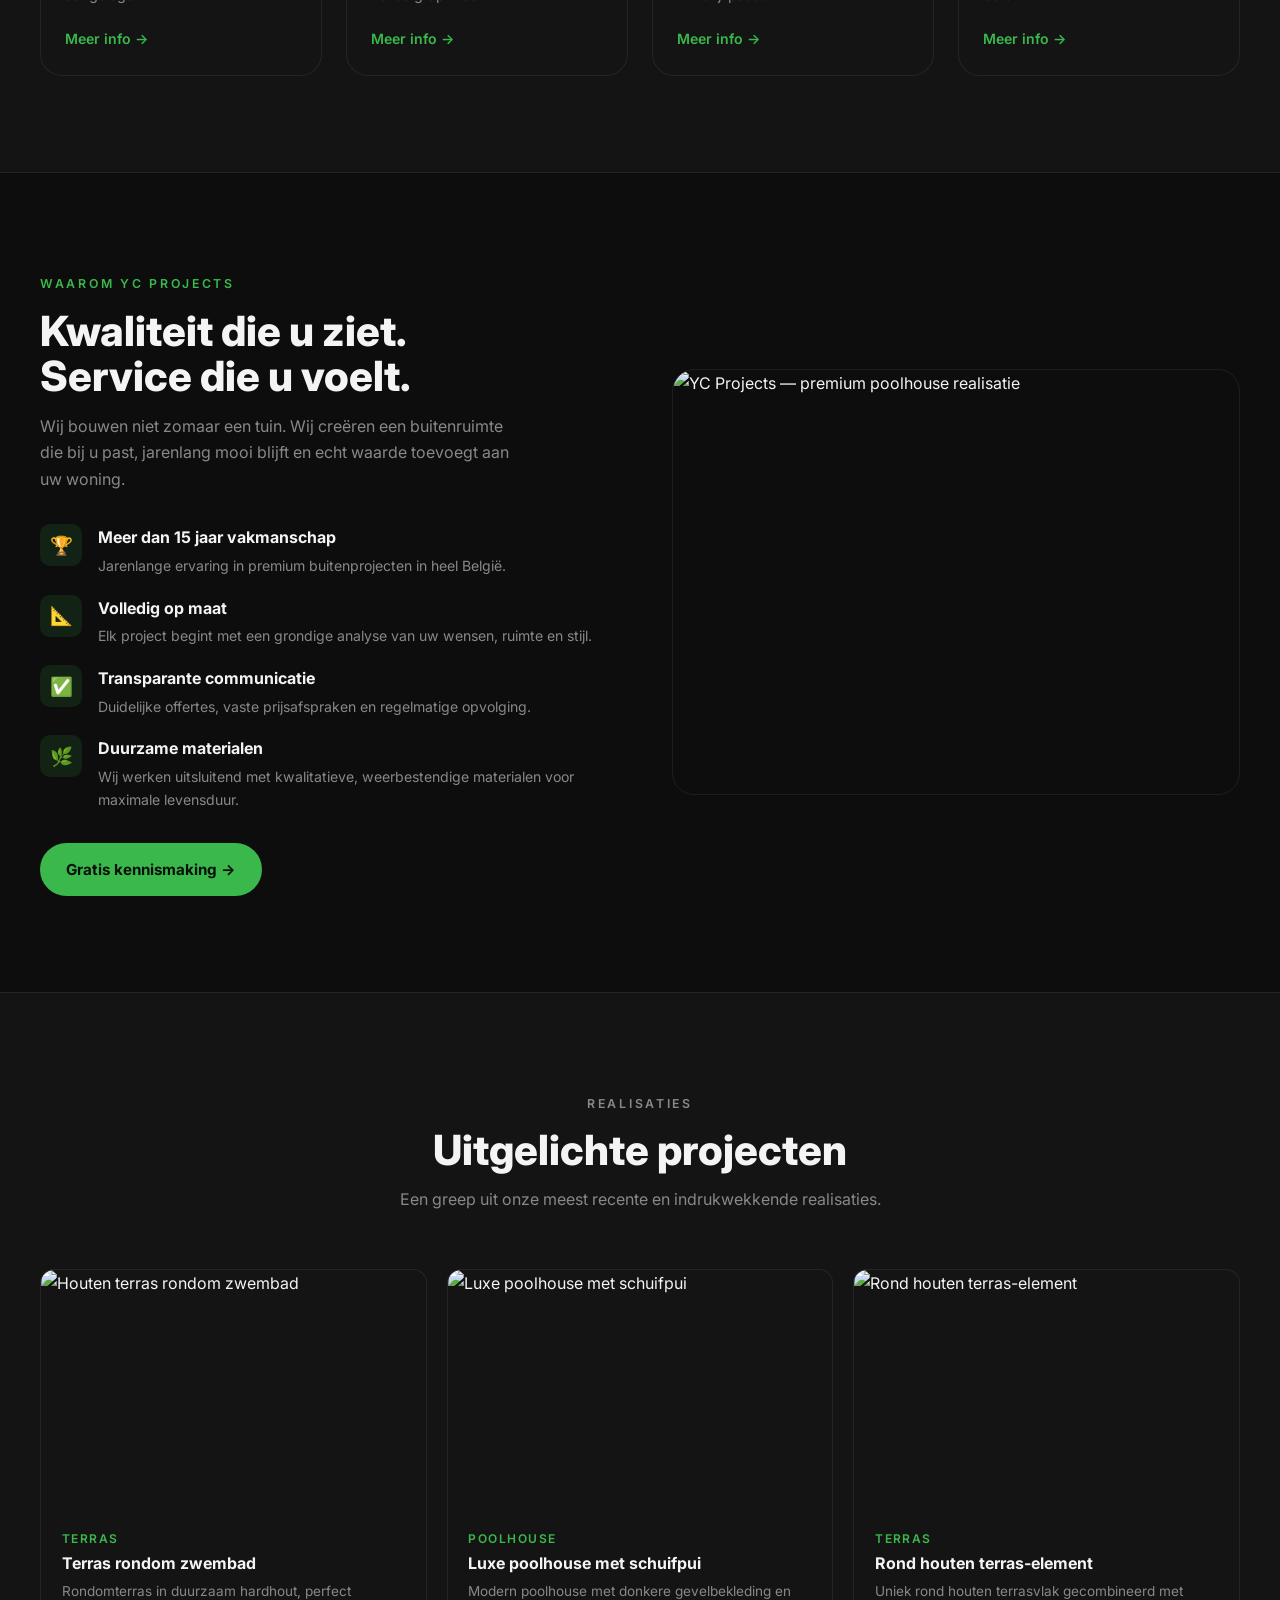
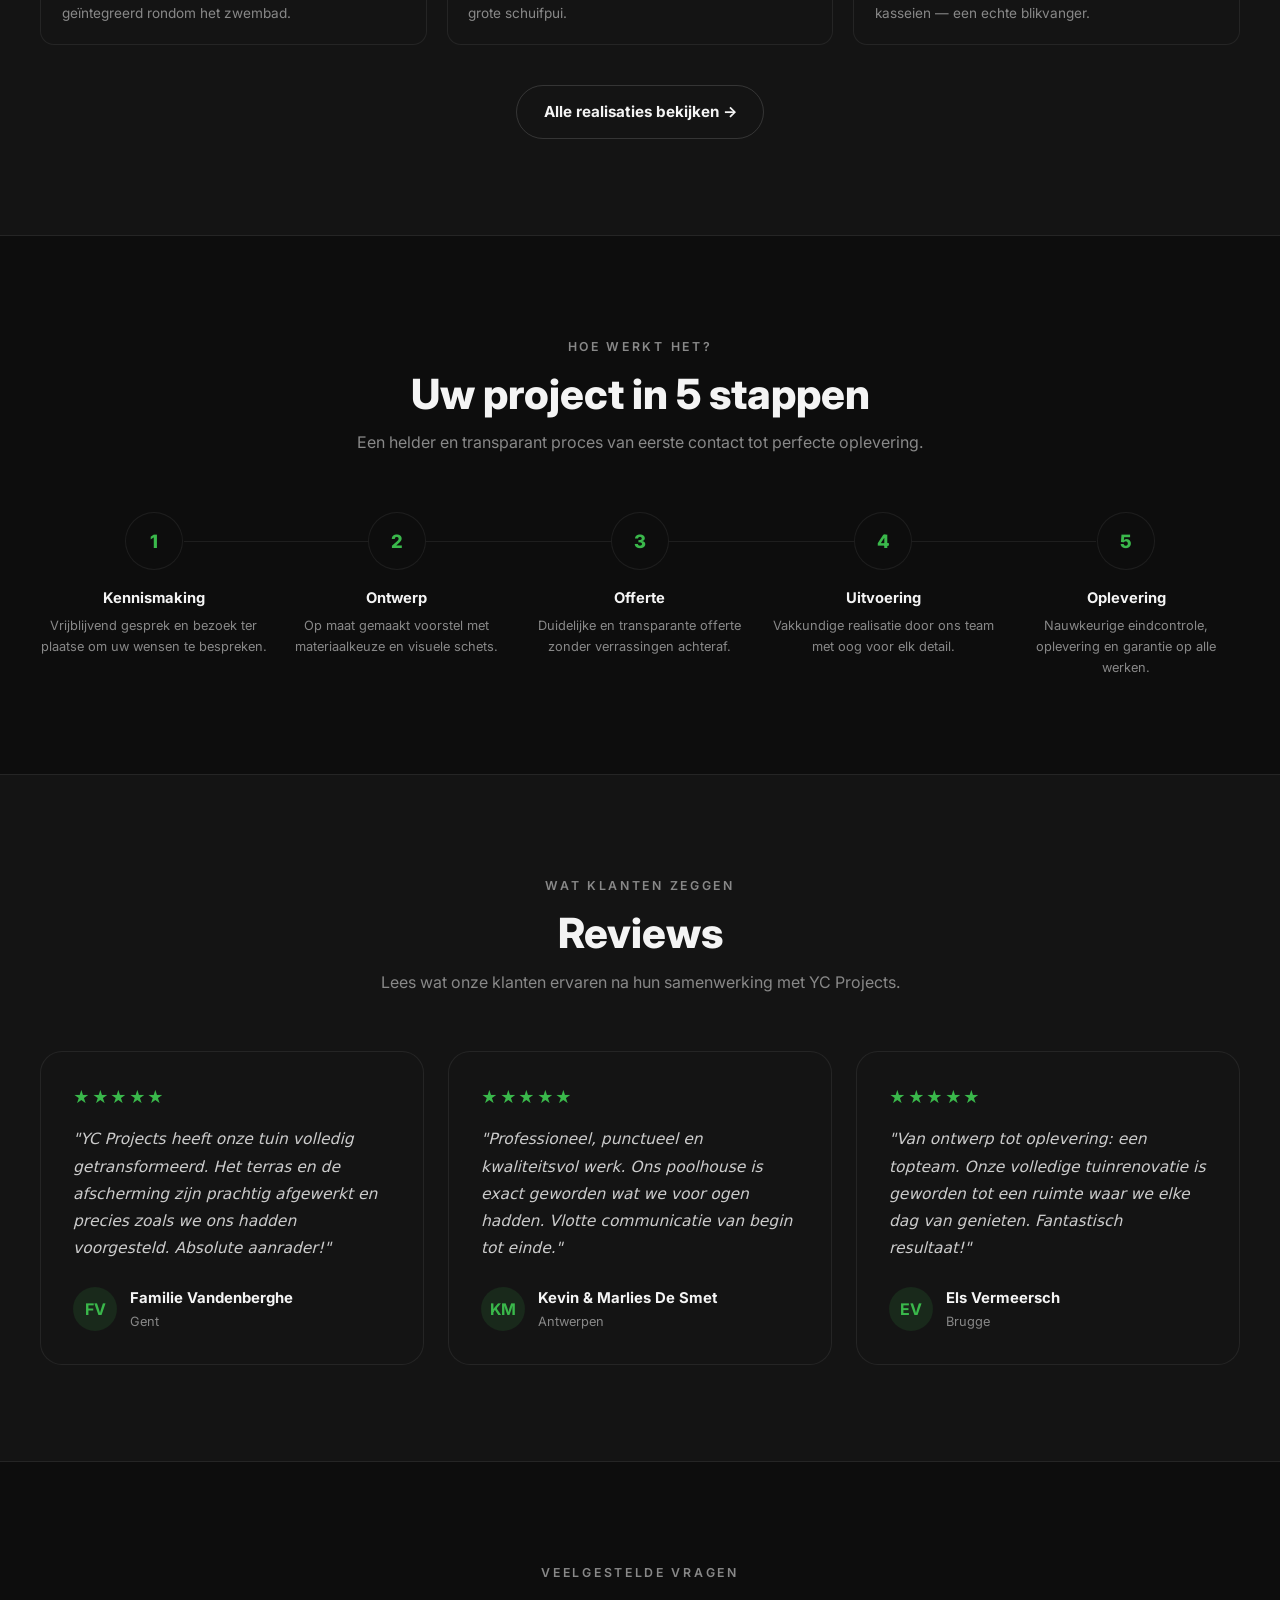
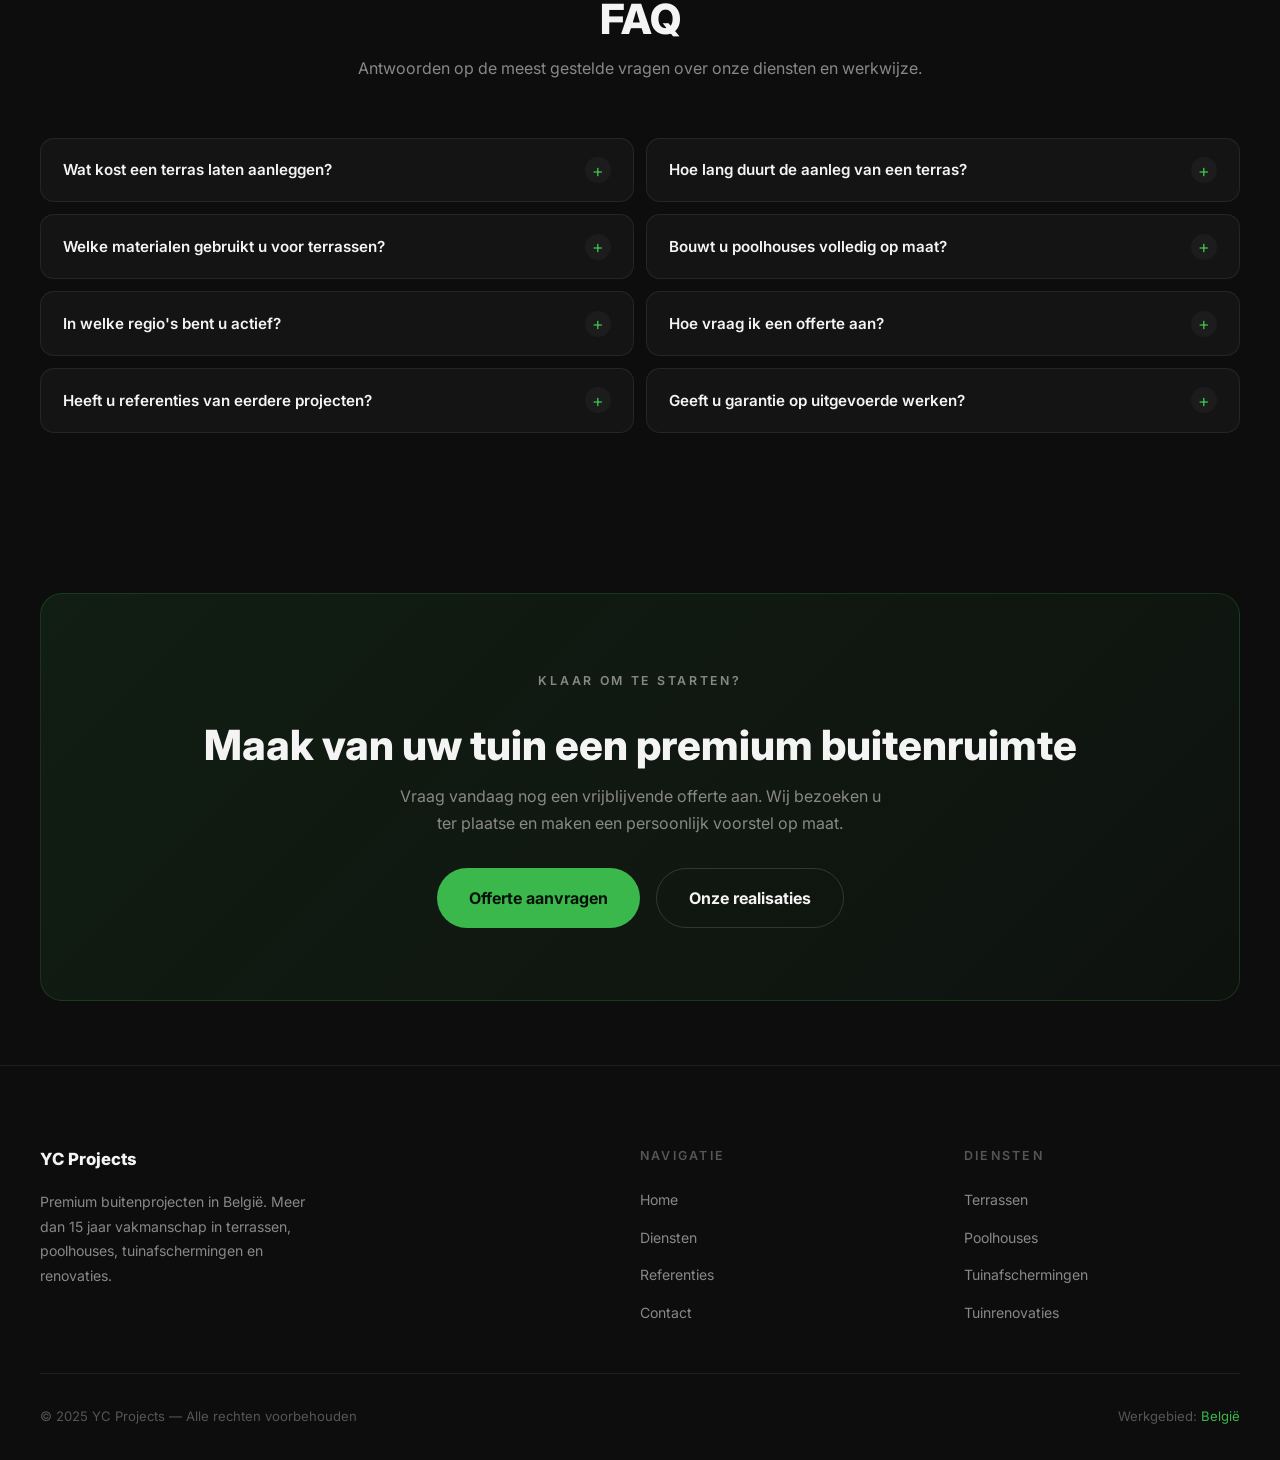
==== commit fc803345: "Nieuwe premium website volledig herbouwd vanaf nul" ====
--- a/index.html
+++ b/index.html
@@ -3,266 +3,398 @@
 <head>
   <meta charset="UTF-8" />
   <meta name="viewport" content="width=device-width, initial-scale=1.0" />
-    <title>YC Projects — Premium terrassen, poolhouses & tuinprojecten (België)</title>
-    <meta name="description" content="YC Projects ontwerpt en realiseert hoogwaardige terrassen, poolhouses, tuinafschermingen en tuinrenovaties in België. Vraag een vrijblijvende offerte aan." />
-    <meta property="og:title" content="YC Projects — Premium terrassen, poolhouses & tuinprojecten" />
-    <meta property="og:description" content="YC Projects ontwerpt en realiseert hoogwaardige buitenprojecten in België. Terrassen, poolhouses, tuinafschermingen en renovaties." />
-    <meta property="og:image" content="https://images.unsplash.com/photo-1501004318641-b39e6451bec6?auto=format&fit=crop&w=1600&q=80" />
-    <meta property="og:type" content="website" />
-    <meta name="twitter:card" content="summary_large_image" />
+  <title>YC Projects — Premium Tuinprojecten in België | Terrassen, Poolhouses & Tuinrenovaties</title>
+  <meta name="description" content="YC Projects realiseert premium buitenruimtes in België: terrassen, poolhouses, tuinafschermingen en tuinrenovaties. Vraag vrijblijvend een offerte aan." />
+  <meta name="keywords" content="terrassen België, terras laten aanleggen, poolhouse bouwen, tuinafscherming plaatsen, tuinrenovatie België, tuinprojecten" />
+  <meta property="og:type" content="website" />
+  <meta property="og:title" content="YC Projects — Premium Tuinprojecten in België" />
+  <meta property="og:description" content="Premium buitenruimtes op maat: terrassen, poolhouses, tuinafschermingen en renovaties. Ontdek onze realisaties." />
+  <meta property="og:image" content="assets/images/terrassen/374.jpg" />
   <link rel="preconnect" href="https://fonts.googleapis.com" />
   <link rel="preconnect" href="https://fonts.gstatic.com" crossorigin />
   <link href="https://fonts.googleapis.com/css2?family=Inter:wght@400;500;600;700;800&display=swap" rel="stylesheet" />
   <link rel="stylesheet" href="styles.css" />
-  <link rel="stylesheet" href="premium.css" />
   <script type="application/ld+json">
   {
     "@context": "https://schema.org",
-    "@type": "Organization",
+    "@type": "LocalBusiness",
     "name": "YC Projects",
-    "url": "https://ycprojects.example",
-    "logo": "https://images.unsplash.com/photo-1501004318641-b39e6451bec6?auto=format&fit=crop&w=400&q=80",
-    "contactPoint": [{
-      "@type": "ContactPoint",
-      "telephone": "+32 470 123 456",
-      "contactType": "customer service",
-      "areaServed": "BE",
-      "availableLanguage": ["Dutch","English","French"]
-    }]
+    "description": "Premium buitenprojecten in België: terrassen, poolhouses, tuinafschermingen en tuinrenovaties.",
+    "address": { "@type": "PostalAddress", "addressCountry": "BE" },
+    "areaServed": "België",
+    "serviceType": ["Terrassen", "Poolhouses", "Tuinafschermingen", "Tuinrenovaties"]
   }
   </script>
 </head>
 <body>
+
+  <!-- NAVIGATIE -->
   <header class="site-header">
     <div class="container header-inner">
-      <a class="brand logo-link" href="index.html">
-        <img src="assets/images/YC Projects_logo.png" alt="YC Projects logo" class="logo">
+      <a href="index.html" class="logo-link" aria-label="YC Projects — Home">
+        <img src="assets/images/YC Projects_logo.png" alt="YC Projects" class="logo" onerror="this.style.display='none';this.nextElementSibling.style.display='block'">
+        <span class="logo-text" style="display:none">YC Projects</span>
       </a>
-      <button class="nav-toggle" id="navToggle" aria-label="Open navigatie" aria-expanded="false">
-        <span></span>
-        <span></span>
-        <span></span>
+      <button class="nav-toggle" id="navToggle" aria-label="Menu openen" aria-expanded="false">
+        <span></span><span></span><span></span>
       </button>
       <nav class="site-nav" id="siteNav">
-        <a href="index.html">Home</a>
+        <a href="index.html" class="active">Home</a>
         <a href="diensten.html">Diensten</a>
         <a href="referenties.html">Referenties</a>
-        <a href="contact.html" class="nav-cta">Contact</a>
+        <a href="contact.html" class="nav-cta">Offerte aanvragen</a>
       </nav>
     </div>
   </header>
 
   <main>
-    <section class="hero-hero reveal" data-reveal-delay="0.05" aria-label="Hero slider">
-      <div class="hero-slider" id="heroSlider">
-        <div class="slide" style="background-image:url('assets/images/terrassen/374.jpg')">
-          <div class="slide-inner">
-            <p class="eyebrow">YC Projects — Premium buitenprojecten</p>
-            <h1>Tijdloze terrassen & exclusieve poolhouses</h1>
-            <p class="hero-lead">Vakmanschap, duurzame materialen en een ontwerp dat naadloos aansluit bij uw woning.</p>
-            <div class="hero-actions">
-              <a href="contact.html#contact-form" class="btn btn-primary">Offerte aanvragen</a>
-              <a href="referenties.html" class="btn btn-outline">Bekijk projecten</a>
-            </div>
-          </div>
-        </div>
-        <div class="slide" style="background-image:url('assets/images/poolhouses/6044.jpg')">
-          <div class="slide-inner">
-            <p class="eyebrow">Ontwerp & realisatie</p>
-            <h1>Poolhouses met moderne allure</h1>
-            <p class="hero-lead">Comfortabele buitenruimtes, perfect afgewerkt en klaar voor jarenlang gebruik.</p>
-            <div class="hero-actions">
-              <a href="contact.html#contact-form" class="btn btn-primary">Vraag offerte aan</a>
-              <a href="diensten.html" class="btn btn-outline">Onze diensten</a>
-            </div>
-          </div>
-        </div>
-        <button class="hero-prev" aria-label="Vorige">‹</button>
-        <button class="hero-next" aria-label="Volgende">›</button>
-        <div class="hero-dots" id="heroDots"></div>
-      </div>
-    </section>
-
-    <!-- Featured projects -->
-    <section class="section-large reveal" data-reveal-delay="0.08" id="featured-projects">
-      <div class="container">
-        <p class="eyebrow">Uitgelicht</p>
-        <h2>Grote projectfoto's</h2>
-        <p class="muted">Hoogwaardige foto's van recente realisaties — klik om uit te vergroten.</p>
+
+    <!-- HERO -->
+    <section class="hero">
+      <div class="hero-bg" style="background-image:url('assets/images/terrassen/374.jpg')"></div>
+      <div class="hero-overlay"></div>
+      <div class="container">
+        <div class="hero-content">
+          <p class="eyebrow">Premium buitenprojecten in België</p>
+          <h1>Uw tuin, onze <em>passie</em>.<br>Elk project op maat.</h1>
+          <p class="hero-lead">Van strak terras tot luxe poolhouse — YC Projects realiseert hoogwaardige buitenruimtes die jaar na jaar indruk maken.</p>
+          <div class="hero-actions">
+            <a href="contact.html" class="btn btn-primary btn-lg">Offerte aanvragen</a>
+            <a href="referenties.html" class="btn btn-ghost btn-lg">Bekijk realisaties</a>
+          </div>
+          <div class="hero-stats">
+            <div class="stat-item"><strong>15+</strong><span>Jaar ervaring</span></div>
+            <div class="stat-item"><strong>200+</strong><span>Projecten gerealiseerd</span></div>
+            <div class="stat-item"><strong>100%</strong><span>Tevreden klanten</span></div>
+          </div>
+        </div>
+      </div>
+    </section>
+
+    <!-- DIENSTEN OVERZICHT -->
+    <section class="section section-dark">
+      <div class="container">
+        <div class="section-header reveal">
+          <p class="eyebrow">Wat wij doen</p>
+          <h2>Onze diensten</h2>
+          <p>Van eerste schets tot perfecte oplevering — wij nemen elk project van A tot Z op ons.</p>
+        </div>
+        <div class="grid-4">
+          <div class="dienst-card reveal" data-delay="0.05">
+            <div class="dienst-img-wrap">
+              <img src="assets/images/terrassen/278.jpg" alt="Premium terras aanleggen" class="dienst-img" loading="lazy">
+            </div>
+            <div class="dienst-body">
+              <span class="dienst-tag">Terrassen</span>
+              <h3>Terrassen</h3>
+              <p>Hout, composiet, blauwe steen of kasseien — elk terras wordt op maat ontworpen en vakkundig aangelegd.</p>
+              <a href="diensten.html#terrassen" class="dienst-link">Meer info →</a>
+            </div>
+          </div>
+          <div class="dienst-card reveal" data-delay="0.10">
+            <div class="dienst-img-wrap">
+              <img src="assets/images/poolhouses/445.jpg" alt="Poolhouse bouwen op maat" class="dienst-img" loading="lazy">
+            </div>
+            <div class="dienst-body">
+              <span class="dienst-tag">Poolhouses</span>
+              <h3>Poolhouses</h3>
+              <p>Functionele en stijlvolle poolhouses als perfecte verlengstuk van uw leefruimte, volledig op maat.</p>
+              <a href="diensten.html#poolhouses" class="dienst-link">Meer info →</a>
+            </div>
+          </div>
+          <div class="dienst-card reveal" data-delay="0.15">
+            <div class="dienst-img-wrap">
+              <img src="assets/images/afschermingen/378.jpg" alt="Tuinafscherming plaatsen" class="dienst-img" loading="lazy">
+            </div>
+            <div class="dienst-body">
+              <span class="dienst-tag">Afschermingen</span>
+              <h3>Tuinafschermingen</h3>
+              <p>Privacy en esthetiek gecombineerd: duurzame afschermingen die naadloos in uw tuinstijl passen.</p>
+              <a href="diensten.html#afschermingen" class="dienst-link">Meer info →</a>
+            </div>
+          </div>
+          <div class="dienst-card reveal" data-delay="0.20">
+            <div class="dienst-img-wrap">
+              <img src="assets/images/terrassen/264.jpg" alt="Tuinrenovatie België" class="dienst-img" loading="lazy">
+            </div>
+            <div class="dienst-body">
+              <span class="dienst-tag">Renovaties</span>
+              <h3>Tuinrenovaties</h3>
+              <p>Een verouderde tuin nieuw leven inblazen? Wij verzorgen de volledige renovatie met oog voor detail.</p>
+              <a href="diensten.html#renovaties" class="dienst-link">Meer info →</a>
+            </div>
+          </div>
+        </div>
+      </div>
+    </section>
+
+    <!-- WAAROM YC PROJECTS -->
+    <section class="section">
+      <div class="container">
+        <div class="split">
+          <div>
+            <p class="eyebrow reveal">Waarom YC Projects</p>
+            <h2 class="reveal" data-delay="0.05">Kwaliteit die u ziet.<br>Service die u voelt.</h2>
+            <p class="reveal" data-delay="0.08" style="color:var(--muted);margin-top:.8rem;max-width:48ch">Wij bouwen niet zomaar een tuin. Wij creëren een buitenruimte die bij u past, jarenlang mooi blijft en echt waarde toevoegt aan uw woning.</p>
+            <div class="feature-list">
+              <div class="feature-item reveal" data-delay="0.10">
+                <div class="feature-icon">🏆</div>
+                <div class="feature-text">
+                  <h4>Meer dan 15 jaar vakmanschap</h4>
+                  <p>Jarenlange ervaring in premium buitenprojecten in heel België.</p>
+                </div>
+              </div>
+              <div class="feature-item reveal" data-delay="0.13">
+                <div class="feature-icon">📐</div>
+                <div class="feature-text">
+                  <h4>Volledig op maat</h4>
+                  <p>Elk project begint met een grondige analyse van uw wensen, ruimte en stijl.</p>
+                </div>
+              </div>
+              <div class="feature-item reveal" data-delay="0.16">
+                <div class="feature-icon">✅</div>
+                <div class="feature-text">
+                  <h4>Transparante communicatie</h4>
+                  <p>Duidelijke offertes, vaste prijsafspraken en regelmatige opvolging.</p>
+                </div>
+              </div>
+              <div class="feature-item reveal" data-delay="0.19">
+                <div class="feature-icon">🌿</div>
+                <div class="feature-text">
+                  <h4>Duurzame materialen</h4>
+                  <p>Wij werken uitsluitend met kwalitatieve, weerbestendige materialen voor maximale levensduur.</p>
+                </div>
+              </div>
+            </div>
+            <a href="contact.html" class="btn btn-primary reveal" data-delay="0.22" style="margin-top:2rem">Gratis kennismaking →</a>
+          </div>
+          <div class="split-img reveal" data-delay="0.1">
+            <img src="assets/images/poolhouses/6044.jpg" alt="YC Projects — premium poolhouse realisatie" loading="lazy">
+          </div>
+        </div>
+      </div>
+    </section>
+
+    <!-- UITGELICHTE PROJECTEN -->
+    <section class="section section-dark">
+      <div class="container">
+        <div class="section-header reveal">
+          <p class="eyebrow">Realisaties</p>
+          <h2>Uitgelichte projecten</h2>
+          <p>Een greep uit onze meest recente en indrukwekkende realisaties.</p>
+        </div>
         <div class="projects-grid">
-          <article class="project-card">
-            <img src="assets/images/terrassen/278.jpg" alt="Modern stenen terras met premium afwerking">
-            <div class="project-content"><h3>Modern houten terras</h3><p class="muted">Terras — Volledig op maat</p></div>
-          </article>
-          <article class="project-card">
-            <img src="assets/images/poolhouses/445.jpg" alt="Luxe poolhouse met premium afwerking">
-            <div class="project-content"><h3>Luxe poolhouse</h3><p class="muted">Poolhouse — Luxe afwerking</p></div>
-          </article>
-          <article class="project-card">
-            <img src="assets/images/afschermingen/378.jpg" alt="Moderne tuinafscherming">
-            <div class="project-content"><h3>Moderne afscherming</h3><p class="muted">Afscherming — Privacy & stijl</p></div>
-          </article>
-        </div>
-      </div>
-    </section>
-
-    <!-- Before / After example -->
-    <section class="section-large section-dark reveal" data-reveal-delay="0.1">
-      <div class="container">
-        <p class="eyebrow">Voor & Na</p>
-        <h2>Transformaties in één beeld</h2>
-        <p class="muted">Bekijk een voorbeeld van een volledige tuinrenovatie met voor/na schuifregelaar.</p>
-        <div class="before-after" id="beforeAfter">
-          <img class="after" src="assets/images/poolhouses/446.jpg" alt="Na renovatie">
-          <img class="before" src="assets/images/poolhouses/500.jpg" alt="Voor renovatie">
-          <input type="range" min="0" max="100" value="50" id="baRange" aria-label="Voor na slider">
-        </div>
-      </div>
-    </section>
-
-    <!-- Testimonials and trust -->
-    <section class="section-large reveal" data-reveal-delay="0.12">
-      <div class="container">
-        <p class="eyebrow">Wat klanten zeggen</p>
-        <h2>Beoordelingen & testimonials</h2>
+          <div class="project-card reveal" data-delay="0.05">
+            <div class="project-card-img">
+              <img src="assets/images/terrassen/374.jpg" alt="Houten terras rondom zwembad" loading="lazy">
+            </div>
+            <div class="project-card-body">
+              <p class="type">Terras</p>
+              <h3>Terras rondom zwembad</h3>
+              <p>Rondomterras in duurzaam hardhout, perfect geïntegreerd rondom het zwembad.</p>
+            </div>
+          </div>
+          <div class="project-card reveal" data-delay="0.10">
+            <div class="project-card-img">
+              <img src="assets/images/poolhouses/489.jpg" alt="Luxe poolhouse met schuifpui" loading="lazy">
+            </div>
+            <div class="project-card-body">
+              <p class="type">Poolhouse</p>
+              <h3>Luxe poolhouse met schuifpui</h3>
+              <p>Modern poolhouse met donkere gevelbekleding en grote schuifpui.</p>
+            </div>
+          </div>
+          <div class="project-card reveal" data-delay="0.15">
+            <div class="project-card-img">
+              <img src="assets/images/terrassen/368.jpg" alt="Rond houten terras-element" loading="lazy">
+            </div>
+            <div class="project-card-body">
+              <p class="type">Terras</p>
+              <h3>Rond houten terras-element</h3>
+              <p>Uniek rond houten terrasvlak gecombineerd met kasseien — een echte blikvanger.</p>
+            </div>
+          </div>
+        </div>
+        <div style="text-align:center;margin-top:2.5rem">
+          <a href="referenties.html" class="btn btn-ghost reveal" data-delay="0.2">Alle realisaties bekijken →</a>
+        </div>
+      </div>
+    </section>
+
+    <!-- PROJECTPROCES -->
+    <section class="section">
+      <div class="container">
+        <div class="section-header reveal">
+          <p class="eyebrow">Hoe werkt het?</p>
+          <h2>Uw project in 5 stappen</h2>
+          <p>Een helder en transparant proces van eerste contact tot perfecte oplevering.</p>
+        </div>
+        <div class="process-steps">
+          <div class="process-step reveal" data-delay="0.05">
+            <div class="step-num">1</div>
+            <h4>Kennismaking</h4>
+            <p>Vrijblijvend gesprek en bezoek ter plaatse om uw wensen te bespreken.</p>
+          </div>
+          <div class="process-step reveal" data-delay="0.10">
+            <div class="step-num">2</div>
+            <h4>Ontwerp</h4>
+            <p>Op maat gemaakt voorstel met materiaalkeuze en visuele schets.</p>
+          </div>
+          <div class="process-step reveal" data-delay="0.15">
+            <div class="step-num">3</div>
+            <h4>Offerte</h4>
+            <p>Duidelijke en transparante offerte zonder verrassingen achteraf.</p>
+          </div>
+          <div class="process-step reveal" data-delay="0.20">
+            <div class="step-num">4</div>
+            <h4>Uitvoering</h4>
+            <p>Vakkundige realisatie door ons team met oog voor elk detail.</p>
+          </div>
+          <div class="process-step reveal" data-delay="0.25">
+            <div class="step-num">5</div>
+            <h4>Oplevering</h4>
+            <p>Nauwkeurige eindcontrole, oplevering en garantie op alle werken.</p>
+          </div>
+        </div>
+      </div>
+    </section>
+
+    <!-- KLANTREVIEWS -->
+    <section class="section section-dark">
+      <div class="container">
+        <div class="section-header reveal">
+          <p class="eyebrow">Wat klanten zeggen</p>
+          <h2>Reviews</h2>
+          <p>Lees wat onze klanten ervaren na hun samenwerking met YC Projects.</p>
+        </div>
         <div class="grid-3">
-          <article class="testimonial-card">
-            <p>"YC Projects leverde een prachtig, onderhoudsvriendelijk terras. Ze denken met je mee en werken netjes."</p>
-            <footer>- Familie De Smet</footer>
-          </article>
-          <article class="testimonial-card">
-            <p>"Ons poolhouse is van topkwaliteit — professioneel team en perfecte uitvoering."</p>
-            <footer>- Jan & Sophie</footer>
-          </article>
-          <article class="testimonial-card">
-            <p>"Snelle communicatie en een transparante offerte. Heel tevreden met het resultaat."</p>
-            <footer>- Els V.</footer>
-          </article>
-        </div>
-        <div class="trust-row">
-          <div class="trust-item">Gecertificeerde vakmensen</div>
-          <div class="trust-item">Garantie op uitvoering</div>
-          <div class="trust-item">Duurzame materialen</div>
-        </div>
-      </div>
-    </section>
-
-    <!-- Why choose + process + FAQ -->
-    <section class="section-large section-dark reveal" data-reveal-delay="0.14">
-      <div class="container split-grid">
-        <div>
-          <p class="eyebrow">Waarom YC Projects</p>
-          <h2>Professioneel, betrouwbaar en esthetisch</h2>
-          <ul class="checklist">
-            <li>Persoonlijk ontwerp op maat</li>
-            <li>Hoogwaardige materialen en afwerking</li>
-            <li>Transparante offertes en planning</li>
+          <div class="testimonial-card reveal" data-delay="0.05">
+            <div class="t-stars">★★★★★</div>
+            <blockquote>"YC Projects heeft onze tuin volledig getransformeerd. Het terras en de afscherming zijn prachtig afgewerkt en precies zoals we ons hadden voorgesteld. Absolute aanrader!"</blockquote>
+            <div class="t-author">
+              <div class="t-avatar">FV</div>
+              <div><p class="t-name">Familie Vandenberghe</p><p class="t-loc">Gent</p></div>
+            </div>
+          </div>
+          <div class="testimonial-card reveal" data-delay="0.10">
+            <div class="t-stars">★★★★★</div>
+            <blockquote>"Professioneel, punctueel en kwaliteitsvol werk. Ons poolhouse is exact geworden wat we voor ogen hadden. Vlotte communicatie van begin tot einde."</blockquote>
+            <div class="t-author">
+              <div class="t-avatar">KM</div>
+              <div><p class="t-name">Kevin & Marlies De Smet</p><p class="t-loc">Antwerpen</p></div>
+            </div>
+          </div>
+          <div class="testimonial-card reveal" data-delay="0.15">
+            <div class="t-stars">★★★★★</div>
+            <blockquote>"Van ontwerp tot oplevering: een topteam. Onze volledige tuinrenovatie is geworden tot een ruimte waar we elke dag van genieten. Fantastisch resultaat!"</blockquote>
+            <div class="t-author">
+              <div class="t-avatar">EV</div>
+              <div><p class="t-name">Els Vermeersch</p><p class="t-loc">Brugge</p></div>
+            </div>
+          </div>
+        </div>
+      </div>
+    </section>
+
+    <!-- FAQ -->
+    <section class="section">
+      <div class="container">
+        <div class="section-header reveal">
+          <p class="eyebrow">Veelgestelde vragen</p>
+          <h2>FAQ</h2>
+          <p>Antwoorden op de meest gestelde vragen over onze diensten en werkwijze.</p>
+        </div>
+        <div class="faq-grid">
+          <div class="faq-item">
+            <button class="faq-q">Wat kost een terras laten aanleggen? <span class="faq-icon">+</span></button>
+            <div class="faq-a"><p>De kostprijs van een terras hangt af van materiaal, afmetingen en complexiteit. Een houten terras start doorgaans vanaf €80/m², composiet en natuursteen liggen hoger. Vraag een vrijblijvende offerte aan voor een exacte prijsopgave.</p></div>
+          </div>
+          <div class="faq-item">
+            <button class="faq-q">Hoe lang duurt de aanleg van een terras? <span class="faq-icon">+</span></button>
+            <div class="faq-a"><p>Een standaard terras van 30–50 m² wordt doorgaans in 2 à 4 werkdagen gerealiseerd. Bij grotere projecten of complexe ondergrond kan dit oplopen tot 1 à 2 weken. We stemmen de planning steeds vooraf met u af.</p></div>
+          </div>
+          <div class="faq-item">
+            <button class="faq-q">Welke materialen gebruikt u voor terrassen? <span class="faq-icon">+</span></button>
+            <div class="faq-a"><p>We werken met hardhout, composiet, blauwe hardsteen, keramische tegels en kasseien. Elk materiaal heeft zijn eigen voordelen qua onderhoud, uitstraling en levensduur. We adviseren u graag over de beste keuze voor uw situatie.</p></div>
+          </div>
+          <div class="faq-item">
+            <button class="faq-q">Bouwt u poolhouses volledig op maat? <span class="faq-icon">+</span></button>
+            <div class="faq-a"><p>Ja, elk poolhouse wordt volledig op maat ontworpen en gebouwd. We houden rekening met de stijl van uw woning, uw wensen qua indeling en de beschikbare ruimte. Zowel klassieke als moderne stijlen zijn mogelijk.</p></div>
+          </div>
+          <div class="faq-item">
+            <button class="faq-q">In welke regio's bent u actief? <span class="faq-icon">+</span></button>
+            <div class="faq-a"><p>YC Projects is actief in heel België, met de focus op Vlaanderen. Aarzel niet om contact op te nemen, ook als u buiten onze standaardregio woont — we bekijken graag de mogelijkheden.</p></div>
+          </div>
+          <div class="faq-item">
+            <button class="faq-q">Hoe vraag ik een offerte aan? <span class="faq-icon">+</span></button>
+            <div class="faq-a"><p>U kunt een offerte aanvragen via ons contactformulier, per e-mail of telefoon. We plannen dan een vrijblijvend bezoek ter plaatse om uw project te bespreken en een nauwkeurige offerte op te maken.</p></div>
+          </div>
+          <div class="faq-item">
+            <button class="faq-q">Heeft u referenties van eerdere projecten? <span class="faq-icon">+</span></button>
+            <div class="faq-a"><p>Ja, op onze referentiespagina vindt u een uitgebreide selectie van gerealiseerde projecten. We kunnen u ook in contact brengen met eerdere klanten die bereid zijn hun ervaring te delen.</p></div>
+          </div>
+          <div class="faq-item">
+            <button class="faq-q">Geeft u garantie op uitgevoerde werken? <span class="faq-icon">+</span></button>
+            <div class="faq-a"><p>Ja, wij geven garantie op al onze werken. De exacte garantieperiode wordt vastgelegd in de offerte en varieert naargelang het type werk en de gebruikte materialen. Uw investering is bij ons in veilige handen.</p></div>
+          </div>
+        </div>
+      </div>
+    </section>
+
+    <!-- CTA BANNER -->
+    <section class="section-sm">
+      <div class="container">
+        <div class="cta-banner reveal">
+          <p class="eyebrow">Klaar om te starten?</p>
+          <h2>Maak van uw tuin een premium buitenruimte</h2>
+          <p>Vraag vandaag nog een vrijblijvende offerte aan. Wij bezoeken u ter plaatse en maken een persoonlijk voorstel op maat.</p>
+          <div class="cta-actions">
+            <a href="contact.html" class="btn btn-primary btn-lg">Offerte aanvragen</a>
+            <a href="referenties.html" class="btn btn-ghost btn-lg">Onze realisaties</a>
+          </div>
+        </div>
+      </div>
+    </section>
+
+  </main>
+
+  <!-- FOOTER -->
+  <footer class="site-footer">
+    <div class="container">
+      <div class="footer-grid">
+        <div class="footer-about">
+          <div class="footer-logo">
+            <img src="assets/images/YC Projects_logo.png" alt="YC Projects" onerror="this.style.display='none';this.nextElementSibling.style.display='block'">
+            <span class="footer-logo-text" style="display:none">YC Projects</span>
+          </div>
+          <p>Premium buitenprojecten in België. Meer dan 15 jaar vakmanschap in terrassen, poolhouses, tuinafschermingen en renovaties.</p>
+        </div>
+        <div class="footer-col">
+          <h4>Navigatie</h4>
+          <ul>
+            <li><a href="index.html">Home</a></li>
+            <li><a href="diensten.html">Diensten</a></li>
+            <li><a href="referenties.html">Referenties</a></li>
+            <li><a href="contact.html">Contact</a></li>
           </ul>
-          <h3 style="margin-top:1.4rem">Ons projectproces (5 stappen)</h3>
-          <ol class="process-list">
-            <li>Kennismaking & locatiebezoek</li>
-            <li>Concept & voorstel</li>
-            <li>Definitief ontwerp & planning</li>
-            <li>Uitvoering & kwaliteitscontrole</li>
-            <li>Oplevering & nazorg</li>
-          </ol>
-        </div>
-        <div>
-          <h3>Veelgestelde vragen</h3>
-          <div class="faq">
-            <details>
-              <summary>Hoe snel kan ik een offerte ontvangen?</summary>
-              <p>Na de eerste informatie kan een richtprijs binnen 3 werkdagen volgen; een volledige offerte na locatiebezoek.</p>
-            </details>
-            <details>
-              <summary>Werkt YC Projects met garantie?</summary>
-              <p>Ja, we bieden garantie op constructie en afwerking volgens projectvoorwaarden.</p>
-            </details>
-            <details>
-              <summary>Kan ik mijn eigen materialen kiezen?</summary>
-              <p>Zeker — wij adviseren en kunnen materialen leveren of werken met door u gekozen materialen.</p>
-            </details>
-          </div>
-        </div>
-      </div>
-    </section>
-
-    <section class="section-large section-dark reveal" data-reveal-delay="0.1">
-      <div class="container grid-3">
-        <article class="feature-card reveal" data-reveal-delay="0.12">
-          <h3>Terrassen</h3>
-          <p>Modern, onderhoudsvriendelijk en ontworpen voor comfort. Elk terras wordt gebouwd met duurzame materialen en een verfijnde afwerking.</p>
-        </article>
-        <article class="feature-card reveal" data-reveal-delay="0.14">
-          <h3>Poolhouses</h3>
-          <p>Premium poolhouses die zowel functionaliteit als esthetiek combineren. Ideaal voor ontspanning, gastvrijheid en extra wooncomfort.</p>
-        </article>
-        <article class="feature-card reveal" data-reveal-delay="0.16">
-          <h3>Tuinafschermingen</h3>
-          <p>Op maat gemaakte afscheidingen voor privacy en sfeer. Stevige constructies met een strakke, moderne uitstraling.</p>
-        </article>
-      </div>
-    </section>
-
-    <section class="section-large reveal" data-reveal-delay="0.1">
-      <div class="container split-grid">
-        <div>
-            <p class="eyebrow">YC Projects — Buitenruimtes op maat</p>
-            <h1 class="hero-headline">Tijdloze terrassen & exclusieve poolhouses — vakmanschap uit België</h1>
-            <p class="hero-lead">Wij ontwerpen en realiseren hoogwaardige tuinprojecten met aandacht voor materialen, afwerking en levenslang plezier.</p>
-            <div class="hero-actions">
-                <a href="contact.html#contact-form" class="btn btn-primary">Offerte aanvragen</a>
-                <a href="contact.html" class="btn btn-outline">Contact opnemen</a>
-              </div>
-              <div class="trust-bar">
-                <span>Snelle respons</span>
-                <span>Transparante offertes</span>
-                <span>Vakkundige uitvoering</span>
-              </div>
-        </div>
-        <div class="stats-card reveal" data-reveal-delay="0.15">
-          <div>
-            <span class="stat-number">15+</span>
-            <p>jaar ervaring</p>
-          </div>
-          <div>
-            <span class="stat-number">120+</span>
-            <p>projecten afgerond</p>
-          </div>
-          <div>
-            <span class="stat-number">98%</span>
-            <p>klanttevredenheid</p>
-          </div>
-        </div>
-      </div>
-    </section>
-
-    <section class="section-large section-dark cta-strip reveal" data-reveal-delay="0.1">
-      <div class="container cta-card">
-        <div>
-          <p class="eyebrow">Klaar voor uw nieuwe tuin?</p>
-          <h2>Ontvang een vrijblijvend projectvoorstel</h2>
-          <p>Vraag vandaag nog een vrijblijvende offerte aan en ontdek hoe YC Projects uw tuin transformeert.</p>
-        </div>
-        <a href="contact.html" class="btn btn-primary">Offerte aanvragen</a>
-      </div>
-    </section>
-  </main>
-
-  <footer class="site-footer">
-    <div class="container footer-grid">
-      <div>
-        <p class="footer-brand">YC Projects</p>
-        <p>Professionele tuinprojecten in België met een premium uitstraling.</p>
-      </div>
-      <div>
-        <p>Contact</p>
-        <p>info@ycprojects.be</p>
-        <p>+32 470 123 456</p>
+        </div>
+        <div class="footer-col">
+          <h4>Diensten</h4>
+          <ul>
+            <li><a href="diensten.html#terrassen">Terrassen</a></li>
+            <li><a href="diensten.html#poolhouses">Poolhouses</a></li>
+            <li><a href="diensten.html#afschermingen">Tuinafschermingen</a></li>
+            <li><a href="diensten.html#renovaties">Tuinrenovaties</a></li>
+          </ul>
+        </div>
+      </div>
+      <div class="footer-bottom">
+        <span>© 2025 YC Projects — Alle rechten voorbehouden</span>
+        <span>Werkgebied: <a href="contact.html">België</a></span>
       </div>
     </div>
   </footer>
 
   <script src="script.js"></script>
 </body>
-</html>+</html>
--- a/styles.css
+++ b/styles.css
@@ -1,371 +1,616 @@
-:root{
-  --bg: #0D0D0D;
-  --white: #FFFFFF;
-  --accent: #3AB84B;
-  --muted: #BDBDBD;
-  --card: #121212;
-  --glass: rgba(255,255,255,0.03);
-  --radius: 18px;
-  --container: 1120px;
-  font-family: 'Inter', system-ui, -apple-system, 'Segoe UI', Roboto, 'Helvetica Neue', Arial;
-  color-scheme: dark;
-}
-
-* {
-  box-sizing: border-box;
-}
-
-html, body {
-  margin: 0;
-  min-height: 100%;
-  background: radial-gradient(circle at top, rgba(58, 184, 75, 0.08), transparent 38%), var(--bg);
+/* ===========================================
+   YC Projects — Premium Website Stylesheet
+   =========================================== */
+
+:root {
+  --bg:         #0D0D0D;
+  --surface:    #141414;
+  --surface-2:  #1C1C1C;
+  --accent:     #3AB84B;
+  --accent-dim: rgba(58,184,75,0.12);
+  --text:       #F4F4F4;
+  --muted:      #888888;
+  --dim:        #555555;
+  --border:     rgba(255,255,255,0.07);
+  --border-2:   rgba(255,255,255,0.14);
+  --radius-s:   8px;
+  --radius:     14px;
+  --radius-l:   22px;
+  --max-w:      1200px;
+  --nav-h:      76px;
+}
+
+/* ── Reset ── */
+*, *::before, *::after { box-sizing: border-box; margin: 0; padding: 0; }
+html { scroll-behavior: smooth; }
+body {
+  font-family: 'Inter', system-ui, -apple-system, sans-serif;
+  background: var(--bg);
   color: var(--text);
-}
-
-body {
-  line-height: 1.6;
-}
-
-img {
-  max-width: 100%;
-  display: block;
-}
-
-button, input, textarea {
-  font: inherit;
-}
-
+  line-height: 1.65;
+  -webkit-font-smoothing: antialiased;
+}
+img { display: block; max-width: 100%; }
+a { color: inherit; text-decoration: none; }
+button, input, textarea, select { font: inherit; }
+ul, ol { list-style: none; }
+
+::-webkit-scrollbar { width: 5px; }
+::-webkit-scrollbar-track { background: var(--bg); }
+::-webkit-scrollbar-thumb { background: var(--accent); border-radius: 3px; }
+
+/* ── Layout ── */
 .container {
-  width: min(1120px, calc(100% - 3rem));
+  width: min(var(--max-w), calc(100% - 2.5rem));
   margin: 0 auto;
 }
-
+.section     { padding: 6rem 0; }
+.section-sm  { padding: 4rem 0; }
+.section-dark {
+  background: var(--surface);
+  border-top: 1px solid var(--border);
+  border-bottom: 1px solid var(--border);
+}
+
+.grid-2 { display: grid; grid-template-columns: repeat(2,1fr); gap: 1.5rem; }
+.grid-3 { display: grid; grid-template-columns: repeat(3,1fr); gap: 1.5rem; }
+.grid-4 { display: grid; grid-template-columns: repeat(4,1fr); gap: 1.5rem; }
+
+.split {
+  display: grid;
+  grid-template-columns: 1fr 1fr;
+  gap: 4rem;
+  align-items: center;
+}
+.split.reverse > *:first-child { order: 2; }
+.split.reverse > *:last-child  { order: 1; }
+
+/* ── Typography ── */
+.eyebrow {
+  display: inline-block;
+  color: var(--accent);
+  font-size: 0.77rem;
+  font-weight: 600;
+  letter-spacing: 0.22em;
+  text-transform: uppercase;
+  margin-bottom: 0.9rem;
+}
+h1 { font-size: clamp(2.2rem,5vw,3.8rem); line-height: 1.08; font-weight: 800; }
+h2 { font-size: clamp(1.7rem,3.5vw,2.6rem); line-height: 1.1; font-weight: 800; }
+h3 { font-size: clamp(1.15rem,2vw,1.45rem); line-height: 1.2; font-weight: 700; }
+h4 { font-size: 1rem; font-weight: 700; }
+
+.section-header { text-align: center; max-width: 600px; margin: 0 auto 3.5rem; }
+.section-header h2 { margin-bottom: 0.75rem; }
+.section-header p { color: var(--muted); }
+
+/* ── Navigation ── */
 .site-header {
-  position: sticky;
-  top: 0;
-  z-index: 20;
+  position: fixed;
+  top: 0; left: 0; right: 0;
+  z-index: 100;
+  height: var(--nav-h);
+  display: flex;
+  align-items: center;
+  background: rgba(13,13,13,0.82);
   backdrop-filter: blur(18px);
-  background: rgba(13, 13, 13, 0.94);
-  border-bottom: 1px solid rgba(255, 255, 255, 0.05);
-}
+  -webkit-backdrop-filter: blur(18px);
+  border-bottom: 1px solid var(--border);
+  transition: background 0.3s;
+}
+.site-header.scrolled { background: rgba(13,13,13,0.96); }
 
 .header-inner {
   display: flex;
   align-items: center;
   justify-content: space-between;
-  gap: 1rem;
-  min-height: 80px;
-}
-
-.brand {
-  color: var(--text);
-  font-weight: 800;
-  letter-spacing: 0.08em;
-  text-decoration: none;
-}
-
-.site-nav {
-  display: flex;
-  align-items: center;
-  gap: 1.5rem;
-}
-
+  gap: 2rem;
+  width: 100%;
+}
+
+.logo-link { display: flex; align-items: center; gap: 0.5rem; }
+.logo { height: 36px; width: auto; }
+.logo-text { font-weight: 800; font-size: 1.1rem; }
+
+.site-nav { display: flex; align-items: center; gap: 0.15rem; }
 .site-nav a {
+  padding: 0.45rem 0.85rem;
   color: var(--muted);
-  text-decoration: none;
-  transition: color 0.2s ease;
-}
-
-.site-nav a:hover,
-.site-nav a:focus-visible {
-  color: var(--text);
-}
+  font-size: 0.93rem;
+  border-radius: var(--radius-s);
+  transition: color 0.2s, background 0.2s;
+}
+.site-nav a:hover, .site-nav a.active { color: var(--text); background: rgba(255,255,255,0.04); }
 
 .nav-cta {
-  padding: 0.85rem 1.3rem;
-  border-radius: 999px;
-  background: var(--accent);
-  color: #0d0d0d;
-  font-weight: 600;
-}
+  background: var(--accent) !important;
+  color: #061209 !important;
+  font-weight: 700;
+  padding: 0.6rem 1.2rem !important;
+  border-radius: 999px !important;
+  margin-left: 0.6rem;
+}
+.nav-cta:hover { opacity: 0.87; background: var(--accent) !important; }
 
 .nav-toggle {
   display: none;
-  width: 48px;
-  height: 48px;
-  border: 1px solid rgba(255, 255, 255, 0.08);
-  border-radius: 14px;
-  background: transparent;
+  flex-direction: column;
+  justify-content: center;
+  gap: 5px;
+  background: none;
+  border: 1px solid var(--border-2);
+  border-radius: var(--radius-s);
+  padding: 0.5rem 0.6rem;
+  cursor: pointer;
   color: var(--text);
-  cursor: pointer;
-  align-items: center;
-  justify-content: center;
-}
-
+}
 .nav-toggle span {
-  display: block;
-  width: 22px;
-  height: 2px;
-  border-radius: 999px;
-  background: currentColor;
-  transition: transform 0.2s ease;
-}
-
-.nav-toggle span + span {
-  margin-top: 5px;
-}
-
-.hero {
-  padding: 5rem 0 3rem;
-}
-
-.section-large {
-  padding: 4rem 0;
-}
-
-.hero-grid,
-.split-grid,
-.grid-3,
-.contact-grid,
-.testimonials-grid {
-  display: grid;
-  gap: 2rem;
-}
-
-.hero-grid {
-  grid-template-columns: minmax(0, 1.4fr) minmax(320px, 1fr);
-  align-items: center;
-}
-
-.hero-copy .eyebrow,
-.highlights-card .eyebrow,
-.footer-brand,
-.card-title {
-  color: var(--accent);
-  text-transform: uppercase;
-  letter-spacing: 0.2em;
-  font-size: 0.79rem;
-  margin-bottom: 1rem;
-}
-
-.hero-copy h1,
-.section-large h1,
-.split-grid h2,
-.highlights-card h3 {
-  font-size: clamp(2rem, 3vw, 3.4rem);
-  line-height: 1.02;
-  margin: 0 0 1.2rem;
-}
-
-.hero-copy p,
-.section-large p,
-.feature-card p,
-.service-card p,
-.testimonial-card p,
-.contact-details p,
-.highlights-card p {
-  color: var(--muted);
-  max-width: 55ch;
-}
-
-.hero-actions {
-  display: flex;
-  flex-wrap: wrap;
-  gap: 1rem;
-  margin-top: 2rem;
-}
-
+  display: block; width: 20px; height: 2px;
+  background: currentColor; border-radius: 2px;
+  transition: transform 0.25s, opacity 0.25s;
+}
+.nav-toggle.open span:nth-child(1) { transform: translateY(7px) rotate(45deg); }
+.nav-toggle.open span:nth-child(2) { opacity: 0; }
+.nav-toggle.open span:nth-child(3) { transform: translateY(-7px) rotate(-45deg); }
+
+/* ── Buttons ── */
 .btn {
   display: inline-flex;
   align-items: center;
   justify-content: center;
+  gap: 0.5rem;
+  padding: 0.85rem 1.65rem;
+  border-radius: 999px;
+  font-weight: 700;
+  font-size: 0.95rem;
+  cursor: pointer;
   border: none;
+  transition: transform 0.2s, opacity 0.2s, background 0.2s, box-shadow 0.2s;
+  white-space: nowrap;
+}
+.btn:hover { transform: translateY(-2px); }
+.btn:active { transform: translateY(0); }
+
+.btn-primary { background: var(--accent); color: #061209; }
+.btn-primary:hover { box-shadow: 0 8px 30px rgba(58,184,75,0.3); }
+
+.btn-ghost {
+  background: transparent;
+  color: var(--text);
+  border: 1px solid var(--border-2);
+}
+.btn-ghost:hover { background: rgba(255,255,255,0.06); border-color: rgba(255,255,255,0.2); }
+
+.btn-outline {
+  background: transparent;
+  color: var(--text);
+  border: 1px solid var(--border);
   border-radius: 999px;
-  padding: 0.95rem 1.7rem;
+}
+.btn-outline:hover, .btn-outline.active {
+  background: var(--accent); color: #061209; border-color: var(--accent);
+}
+
+.btn-lg { padding: 1rem 2rem; font-size: 1rem; }
+
+/* ── Hero ── */
+.hero {
+  position: relative;
+  min-height: 100vh;
+  display: flex;
+  align-items: center;
+  overflow: hidden;
+  padding-top: var(--nav-h);
+}
+.hero-bg {
+  position: absolute; inset: 0;
+  background-size: cover;
+  background-position: center;
+}
+.hero-overlay {
+  position: absolute; inset: 0;
+  background: linear-gradient(125deg,rgba(13,13,13,.92) 0%,rgba(13,13,13,.65) 55%,rgba(13,13,13,.4) 100%);
+}
+.hero-content {
+  position: relative; z-index: 2;
+  max-width: 740px; padding: 4rem 0;
+}
+.hero h1 { margin-bottom: 1.2rem; }
+.hero h1 em { color: var(--accent); font-style: normal; }
+.hero-lead {
+  color: rgba(244,244,244,.78);
+  font-size: 1.12rem;
+  max-width: 54ch;
+  margin-bottom: 2rem;
+}
+.hero-actions { display: flex; flex-wrap: wrap; gap: 1rem; }
+.hero-stats {
+  display: flex;
+  gap: 2.5rem;
+  margin-top: 4rem;
+  padding-top: 2rem;
+  border-top: 1px solid rgba(255,255,255,.1);
+}
+.stat-item strong {
+  display: block;
+  font-size: 2rem; font-weight: 800;
+  color: var(--accent); line-height: 1;
+}
+.stat-item span { font-size: 0.83rem; color: var(--muted); margin-top: 0.3rem; display: block; }
+
+/* ── Page Hero (subpages) ── */
+.page-hero {
+  padding: calc(var(--nav-h) + 4.5rem) 0 4rem;
+  background: radial-gradient(ellipse 80% 60% at 20% 0%, rgba(58,184,75,.07) 0%, transparent 60%);
+  border-bottom: 1px solid var(--border);
+}
+.page-hero h1 { margin-bottom: 0.8rem; }
+.page-hero p { color: var(--muted); max-width: 56ch; font-size: 1.08rem; }
+
+/* ── Dienst cards (homepage overzicht) ── */
+.dienst-card {
+  background: var(--surface);
+  border: 1px solid var(--border);
+  border-radius: var(--radius-l);
+  overflow: hidden;
+  transition: transform 0.3s, border-color 0.3s, box-shadow 0.3s;
+}
+.dienst-card:hover { transform: translateY(-5px); border-color: var(--border-2); box-shadow: 0 20px 60px rgba(0,0,0,.4); }
+.dienst-img-wrap { overflow: hidden; }
+.dienst-img { width: 100%; height: 210px; object-fit: cover; transition: transform 0.5s; }
+.dienst-card:hover .dienst-img { transform: scale(1.05); }
+.dienst-body { padding: 1.5rem; }
+.dienst-tag {
+  display: inline-block;
+  background: var(--accent-dim);
+  color: var(--accent);
+  font-size: 0.75rem; font-weight: 600;
+  padding: 0.22rem 0.7rem;
+  border-radius: 999px;
+  letter-spacing: 0.08em;
+  margin-bottom: 0.6rem;
+}
+.dienst-body h3 { margin-bottom: 0.5rem; }
+.dienst-body p { color: var(--muted); font-size: 0.9rem; margin-bottom: 1.1rem; }
+.dienst-link {
+  color: var(--accent);
+  font-size: 0.88rem;
+  font-weight: 600;
+  display: inline-flex;
+  align-items: center;
+  gap: 0.35rem;
+  transition: gap 0.2s;
+}
+.dienst-link:hover { gap: 0.55rem; }
+
+/* ── Features (Waarom YC) ── */
+.feature-list { display: grid; gap: 1.1rem; margin-top: 2rem; }
+.feature-item { display: flex; gap: 1rem; align-items: flex-start; }
+.feature-icon {
+  flex-shrink: 0;
+  width: 42px; height: 42px;
+  background: var(--accent-dim);
+  border-radius: 10px;
+  display: flex; align-items: center; justify-content: center;
+  font-size: 1.15rem;
+}
+.feature-text h4 { font-weight: 700; margin-bottom: 0.2rem; }
+.feature-text p { color: var(--muted); font-size: 0.88rem; }
+
+.split-img {
+  border-radius: var(--radius-l);
+  overflow: hidden;
+  aspect-ratio: 4/3;
+  border: 1px solid var(--border);
+}
+.split-img img { width: 100%; height: 100%; object-fit: cover; }
+
+/* ── Project cards ── */
+.projects-grid {
+  display: grid;
+  grid-template-columns: repeat(3,1fr);
+  gap: 1.25rem;
+}
+.project-card {
+  border-radius: var(--radius);
+  overflow: hidden;
+  background: var(--surface);
+  border: 1px solid var(--border);
   cursor: pointer;
-  text-decoration: none;
+  transition: transform 0.3s, box-shadow 0.3s, border-color 0.3s;
+}
+.project-card:hover { transform: translateY(-5px); box-shadow: 0 24px 70px rgba(0,0,0,.45); border-color: var(--border-2); }
+.project-card-img { overflow: hidden; }
+.project-card img { width: 100%; height: 240px; object-fit: cover; transition: transform 0.5s; }
+.project-card:hover img { transform: scale(1.06); }
+.project-card-body { padding: 1.2rem 1.3rem; }
+.project-card-body .type {
+  color: var(--accent);
+  font-size: 0.75rem; font-weight: 600;
+  text-transform: uppercase; letter-spacing: 0.12em;
+  margin-bottom: 0.35rem;
+}
+.project-card-body h3 { font-size: 1rem; margin-bottom: 0.4rem; }
+.project-card-body p { color: var(--muted); font-size: 0.85rem; }
+
+.filter-row { display: flex; flex-wrap: wrap; gap: 0.6rem; margin-bottom: 2rem; }
+
+/* ── Process ── */
+.process-steps {
+  display: grid;
+  grid-template-columns: repeat(5,1fr);
+  gap: 1rem;
+  position: relative;
+}
+.process-steps::before {
+  content: '';
+  position: absolute;
+  top: 29px; left: 12%; right: 12%;
+  height: 1px; background: var(--border);
+}
+.process-step { text-align: center; position: relative; }
+.step-num {
+  width: 58px; height: 58px;
+  background: var(--surface-2);
+  border: 1px solid var(--border);
+  border-radius: 50%;
+  display: flex; align-items: center; justify-content: center;
+  margin: 0 auto 1rem;
+  font-size: 1.15rem; font-weight: 800;
+  color: var(--accent);
+  transition: background 0.3s, border-color 0.3s, color 0.3s;
+  position: relative; z-index: 1;
+  background: var(--bg);
+}
+.process-step:hover .step-num { background: var(--accent); color: #061209; border-color: var(--accent); }
+.process-step h4 { font-size: 0.92rem; margin-bottom: 0.3rem; }
+.process-step p { color: var(--muted); font-size: 0.8rem; }
+
+/* ── Testimonials ── */
+.testimonial-card {
+  background: var(--surface);
+  border: 1px solid var(--border);
+  border-radius: var(--radius-l);
+  padding: 2rem;
+  transition: border-color 0.3s;
+}
+.testimonial-card:hover { border-color: var(--border-2); }
+.t-stars { color: var(--accent); letter-spacing: 0.1em; margin-bottom: 1rem; font-size: 1rem; }
+.testimonial-card blockquote {
+  color: rgba(244,244,244,.82);
+  font-style: italic;
+  line-height: 1.75;
+  margin-bottom: 1.5rem;
+  font-size: 0.97rem;
+}
+.t-author { display: flex; align-items: center; gap: 0.8rem; }
+.t-avatar {
+  width: 44px; height: 44px;
+  background: var(--accent-dim);
+  border-radius: 50%;
+  display: flex; align-items: center; justify-content: center;
+  color: var(--accent); font-weight: 700;
+  flex-shrink: 0;
+}
+.t-name { font-weight: 700; font-size: 0.93rem; }
+.t-loc { color: var(--muted); font-size: 0.8rem; }
+
+/* ── FAQ ── */
+.faq-grid { display: grid; grid-template-columns: 1fr 1fr; gap: 0.75rem; }
+.faq-item {
+  background: var(--surface);
+  border: 1px solid var(--border);
+  border-radius: var(--radius);
+  overflow: hidden;
+  transition: border-color 0.2s;
+}
+.faq-item.open { border-color: rgba(58,184,75,.3); }
+.faq-q {
+  width: 100%; display: flex; justify-content: space-between; align-items: center;
+  padding: 1.15rem 1.4rem; background: none; border: none;
+  color: var(--text); cursor: pointer; text-align: left;
+  font-weight: 600; font-size: 0.95rem; gap: 1rem;
+}
+.faq-icon {
+  flex-shrink: 0; width: 26px; height: 26px;
+  background: var(--surface-2); border-radius: 50%;
+  display: flex; align-items: center; justify-content: center;
+  color: var(--accent); font-size: 1.1rem; font-weight: 400;
+  transition: transform 0.3s, background 0.2s;
+}
+.faq-item.open .faq-icon { transform: rotate(45deg); background: var(--accent); color: #061209; }
+.faq-a {
+  max-height: 0; overflow: hidden;
+  transition: max-height 0.35s ease;
+}
+.faq-item.open .faq-a { max-height: 200px; }
+.faq-a p { padding: 0 1.4rem 1.2rem; color: var(--muted); font-size: 0.9rem; line-height: 1.7; }
+
+/* ── CTA Banner ── */
+.cta-banner {
+  background: linear-gradient(135deg, rgba(58,184,75,.1) 0%, rgba(58,184,75,.03) 100%);
+  border: 1px solid rgba(58,184,75,.2);
+  border-radius: var(--radius-l);
+  padding: 4.5rem 3rem;
+  text-align: center;
+}
+.cta-banner h2 { margin-bottom: 0.9rem; }
+.cta-banner p { color: var(--muted); max-width: 50ch; margin: 0 auto 2rem; }
+.cta-actions { display: flex; justify-content: center; flex-wrap: wrap; gap: 1rem; }
+
+/* ── Diensten page: service sections ── */
+.service-section { padding: 5rem 0; }
+.service-section + .service-section { border-top: 1px solid var(--border); }
+.service-img {
+  border-radius: var(--radius-l);
+  overflow: hidden;
+  border: 1px solid var(--border);
+  aspect-ratio: 4/3;
+}
+.service-img img { width: 100%; height: 100%; object-fit: cover; }
+.service-body { max-width: 520px; }
+.service-body h2 { margin-bottom: 0.75rem; }
+.service-body > p { color: var(--muted); margin-bottom: 1.5rem; }
+
+.checklist { display: grid; gap: 0.65rem; }
+.checklist li {
+  display: flex; gap: 0.75rem; align-items: flex-start;
+  color: rgba(244,244,244,.8); font-size: 0.93rem;
+}
+.checklist li::before {
+  content: '✓';
+  color: var(--accent);
+  font-weight: 700;
+  flex-shrink: 0;
+  margin-top: 0.05rem;
+}
+
+/* ── Contact ── */
+.contact-grid {
+  display: grid;
+  grid-template-columns: 1fr 1.5fr;
+  gap: 3.5rem;
+  align-items: start;
+}
+.contact-info > p { color: var(--muted); margin: 0.8rem 0 2rem; max-width: 38ch; }
+.contact-details { display: grid; gap: 0.85rem; }
+.c-detail {
+  display: flex; gap: 1rem; align-items: center;
+  padding: 1rem 1.2rem;
+  background: var(--surface); border: 1px solid var(--border); border-radius: var(--radius);
+}
+.c-icon {
+  width: 38px; height: 38px;
+  background: var(--accent-dim); border-radius: 8px;
+  display: flex; align-items: center; justify-content: center;
+  color: var(--accent); flex-shrink: 0; font-size: 1rem;
+}
+.c-label { font-size: 0.78rem; color: var(--muted); }
+.c-value { font-weight: 600; font-size: 0.93rem; }
+
+.form-card {
+  background: var(--surface);
+  border: 1px solid var(--border);
+  border-radius: var(--radius-l);
+  padding: 2.5rem;
+}
+.form-card h3 { margin-bottom: 0.4rem; }
+.form-card > p { color: var(--muted); font-size: 0.9rem; margin-bottom: 2rem; }
+
+.form-row { display: grid; grid-template-columns: 1fr 1fr; gap: 1.25rem; }
+.form-group { margin-bottom: 1.2rem; }
+.form-group label { display: block; font-size: 0.86rem; font-weight: 600; margin-bottom: 0.45rem; }
+.form-group input,
+.form-group select,
+.form-group textarea {
+  width: 100%;
+  background: var(--surface-2);
+  border: 1px solid var(--border);
+  border-radius: var(--radius-s);
+  padding: 0.82rem 1rem;
+  color: var(--text);
+  transition: border-color 0.2s, box-shadow 0.2s;
+}
+.form-group input:focus,
+.form-group select:focus,
+.form-group textarea:focus { outline: none; border-color: var(--accent); box-shadow: 0 0 0 3px rgba(58,184,75,.12); }
+.form-group select { cursor: pointer; }
+.form-group select option { background: var(--surface-2); }
+.form-group textarea { resize: vertical; min-height: 130px; }
+.form-note { color: var(--muted); font-size: 0.8rem; text-align: center; margin-top: 1rem; }
+.form-success {
+  display: none;
+  background: rgba(58,184,75,.12);
+  border: 1px solid rgba(58,184,75,.3);
+  border-radius: var(--radius-s);
+  padding: 1rem 1.2rem;
+  color: var(--accent);
   font-weight: 600;
-}
-
-.btn-primary {
-  background: var(--accent);
-  color: #0d0d0d;
-}
-
-.btn-secondary {
-  background: rgba(255, 255, 255, 0.08);
-  color: var(--text);
-}
-
-.section-dark {
-  background: rgba(255, 255, 255, 0.03);
-  border-top: 1px solid rgba(255, 255, 255, 0.06);
-  border-bottom: 1px solid rgba(255, 255, 255, 0.06);
-}
-
-.grid-3 {
-  grid-template-columns: repeat(3, minmax(0, 1fr));
-}
-
-.feature-card,
-.service-card,
-.testimonial-card,
-.stats-card,
-.highlights-card,
-.projects-card,
-.hero-card,
-.contact-details,
-.contact-form {
-  background: var(--surface);
-  border: 1px solid var(--border);
-  border-radius: var(--radius);
-  padding: 2rem;
-}
-
-.hero-card {
-  background: linear-gradient(180deg, rgba(58, 184, 75, 0.18), rgba(255, 255, 255, 0.03));
-  min-height: 320px;
-  display: flex;
-  align-items: flex-end;
-}
-
-.hero-card-content {
-  display: grid;
-  gap: 1rem;
-}
-
-.card-title {
-  margin: 0;
-}
-
-.stats-card {
-  display: grid;
-  gap: 1.5rem;
-  grid-template-columns: repeat(3, minmax(0, 1fr));
-}
-
-.stat-number {
-  display: block;
-  font-size: 2.5rem;
-  color: var(--text);
-  font-weight: 800;
-}
-
-.checklist,
-.process-list {
-  list-style: none;
-  padding: 0;
-  margin: 1.5rem 0 0;
-  display: grid;
-  gap: 0.9rem;
-}
-
-.checklist li::before {
-  content: '\2713';
-  color: var(--accent);
-  margin-right: 0.7rem;
-}
-
-.process-list li {
-  color: var(--muted);
-  padding-left: 0.9rem;
-}
-
-.contact-grid {
-  grid-template-columns: minmax(280px, 1fr) minmax(360px, 1.2fr);
-  align-items: start;
-}
-
-.contact-details h2,
-.feature-card h3,
-.service-card h2,
-.testimonial-card footer,
-.highlights-card h3,
-.projects-card h2 {
-  margin: 0 0 1rem;
-}
-
-.contact-details p {
-  margin: 0.6rem 0;
-}
-
-.contact-form label {
-  display: grid;
-  gap: 0.5rem;
-  margin-bottom: 1.2rem;
-  color: var(--text);
-}
-
-.contact-form input,
-.contact-form textarea {
-  width: 100%;
-  background: rgba(255, 255, 255, 0.05);
-  border: 1px solid rgba(255, 255, 255, 0.1);
-  border-radius: 16px;
-  color: var(--text);
-  padding: 1rem;
-}
-
-.contact-form textarea {
-  resize: vertical;
-}
-
-.site-footer {
-  padding: 2.5rem 0;
-  border-top: 1px solid rgba(255, 255, 255, 0.06);
-}
-
+  text-align: center;
+  margin-top: 1rem;
+}
+
+/* ── Footer ── */
+.site-footer { padding: 5rem 0 2rem; border-top: 1px solid var(--border); }
 .footer-grid {
   display: grid;
-  gap: 1.5rem;
-  grid-template-columns: repeat(2, minmax(0, 1fr));
-}
-
-.footer-brand {
-  font-weight: 800;
-  font-size: 1.1rem;
-  color: var(--text);
-}
-
-.testimonial-card footer {
-  margin-top: 1.5rem;
-  color: var(--muted);
-}
-
-@media (max-width: 980px) {
-  .hero-grid,
-  .grid-3,
-  .stats-card,
-  .split-grid,
-  .contact-grid,
-  .footer-grid {
-    grid-template-columns: 1fr;
+  grid-template-columns: 2fr 1fr 1fr;
+  gap: 3rem;
+  margin-bottom: 3rem;
+}
+.footer-about .footer-logo { margin-bottom: 1rem; }
+.footer-about .footer-logo img { height: 32px; }
+.footer-about .footer-logo-text { font-weight: 800; font-size: 1.05rem; }
+.footer-about p { color: var(--muted); font-size: 0.88rem; max-width: 30ch; line-height: 1.75; }
+.footer-col h4 {
+  font-size: 0.78rem; font-weight: 600;
+  text-transform: uppercase; letter-spacing: 0.18em;
+  color: var(--dim); margin-bottom: 1.2rem;
+}
+.footer-col ul { display: grid; gap: 0.7rem; }
+.footer-col ul a { color: var(--muted); font-size: 0.88rem; transition: color 0.2s; }
+.footer-col ul a:hover { color: var(--text); }
+.footer-bottom {
+  display: flex; justify-content: space-between; align-items: center;
+  padding-top: 2rem; border-top: 1px solid var(--border);
+  color: var(--dim); font-size: 0.82rem; flex-wrap: wrap; gap: 0.5rem;
+}
+.footer-bottom a { color: var(--accent); }
+
+/* ── Animations ── */
+.reveal {
+  opacity: 0;
+  transform: translateY(22px);
+  transition: opacity 0.7s ease, transform 0.7s ease;
+}
+.reveal.visible { opacity: 1; transform: none; }
+
+/* ── Responsive ── */
+@media (max-width: 1024px) {
+  .grid-4 { grid-template-columns: repeat(2,1fr); }
+  .process-steps { grid-template-columns: repeat(3,1fr); }
+  .process-steps::before { display: none; }
+  .footer-grid { grid-template-columns: 1fr 1fr; }
+  .footer-about { grid-column: 1/-1; }
+  .faq-grid { grid-template-columns: 1fr; }
+}
+
+@media (max-width: 768px) {
+  :root { --nav-h: 68px; }
+  .section { padding: 3.5rem 0; }
+  h1 { font-size: clamp(1.9rem,7vw,2.6rem); }
+  .grid-2, .grid-3 { grid-template-columns: 1fr; }
+  .split { grid-template-columns: 1fr; gap: 2rem; }
+  .split.reverse > * { order: unset !important; }
+  .projects-grid { grid-template-columns: repeat(2,1fr); }
+  .contact-grid { grid-template-columns: 1fr; }
+  .form-row { grid-template-columns: 1fr; }
+  .footer-grid { grid-template-columns: 1fr; }
+  .cta-banner { padding: 3rem 1.75rem; }
+  .hero-stats { gap: 1.5rem; flex-wrap: wrap; }
+  .process-steps { grid-template-columns: 1fr 1fr; }
+
+  .site-nav {
+    position: fixed;
+    top: var(--nav-h); left: 0; right: 0;
+    background: rgba(13,13,13,.97);
+    backdrop-filter: blur(20px);
+    border-bottom: 1px solid var(--border);
+    flex-direction: column;
+    align-items: stretch;
+    padding: 1.2rem;
+    gap: 0.4rem;
+    display: none; z-index: 99;
   }
-  .hero {
-    padding-top: 3rem;
-  }
-}
-
-@media (max-width: 720px) {
-  .container {
-    width: min(100%, calc(100% - 2rem));
-  }
-  .header-inner {
-    flex-wrap: wrap;
-  }
-  .site-nav {
-    width: 100%;
-    flex-direction: column;
-    gap: 1rem;
-    padding: 1rem 0;
-    display: none;
-  }
-  .site-nav.open {
-    display: flex;
-  }
-  .nav-toggle {
-    display: inline-flex;
-  }
-  .hero {
-    padding-top: 2.5rem;
-  }+  .site-nav.open { display: flex; }
+  .site-nav a { padding: 0.8rem 1rem; border-radius: var(--radius-s); }
+  .nav-cta { margin-left: 0 !important; text-align: center; border-radius: 999px !important; }
+  .nav-toggle { display: flex; }
+}
+
+@media (max-width: 520px) {
+  .projects-grid { grid-template-columns: 1fr; }
+  .process-steps { grid-template-columns: 1fr; }
+  .hero-actions { flex-direction: column; }
+  .cta-actions { flex-direction: column; align-items: center; }
+}
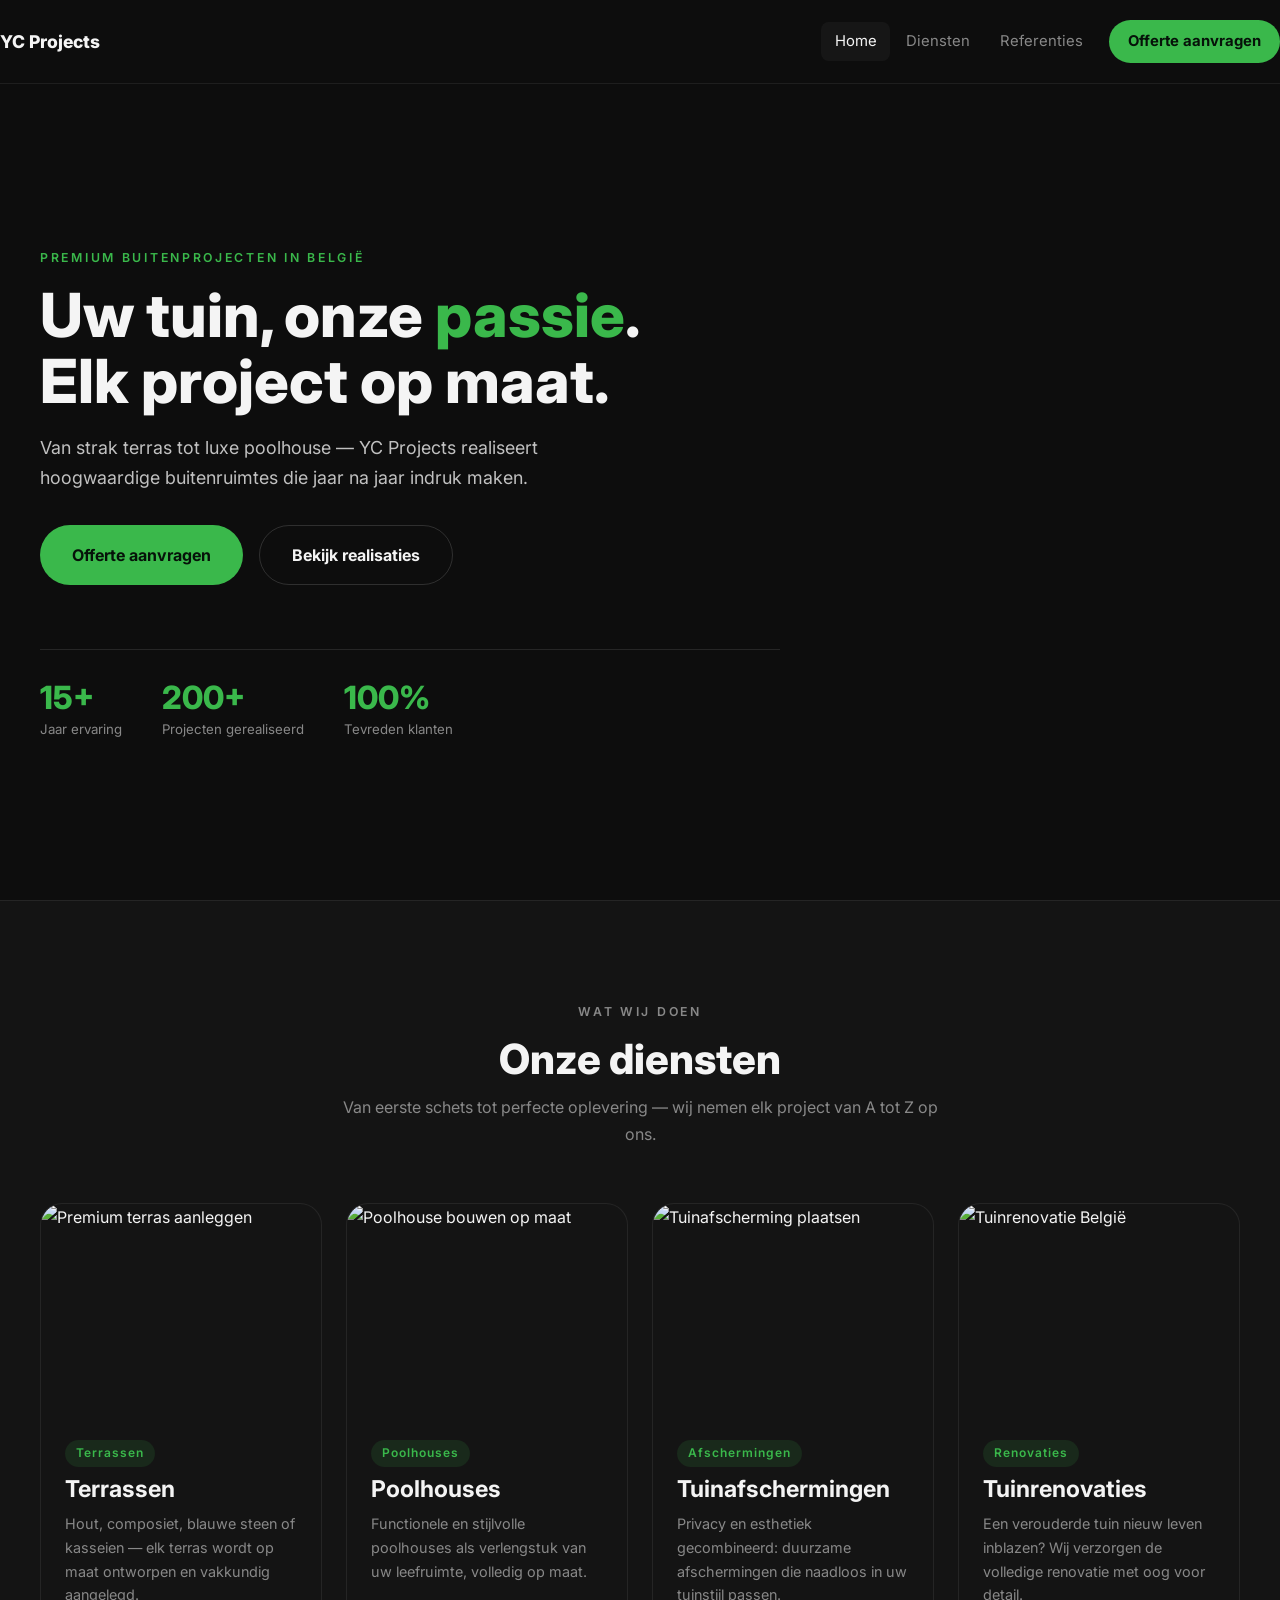
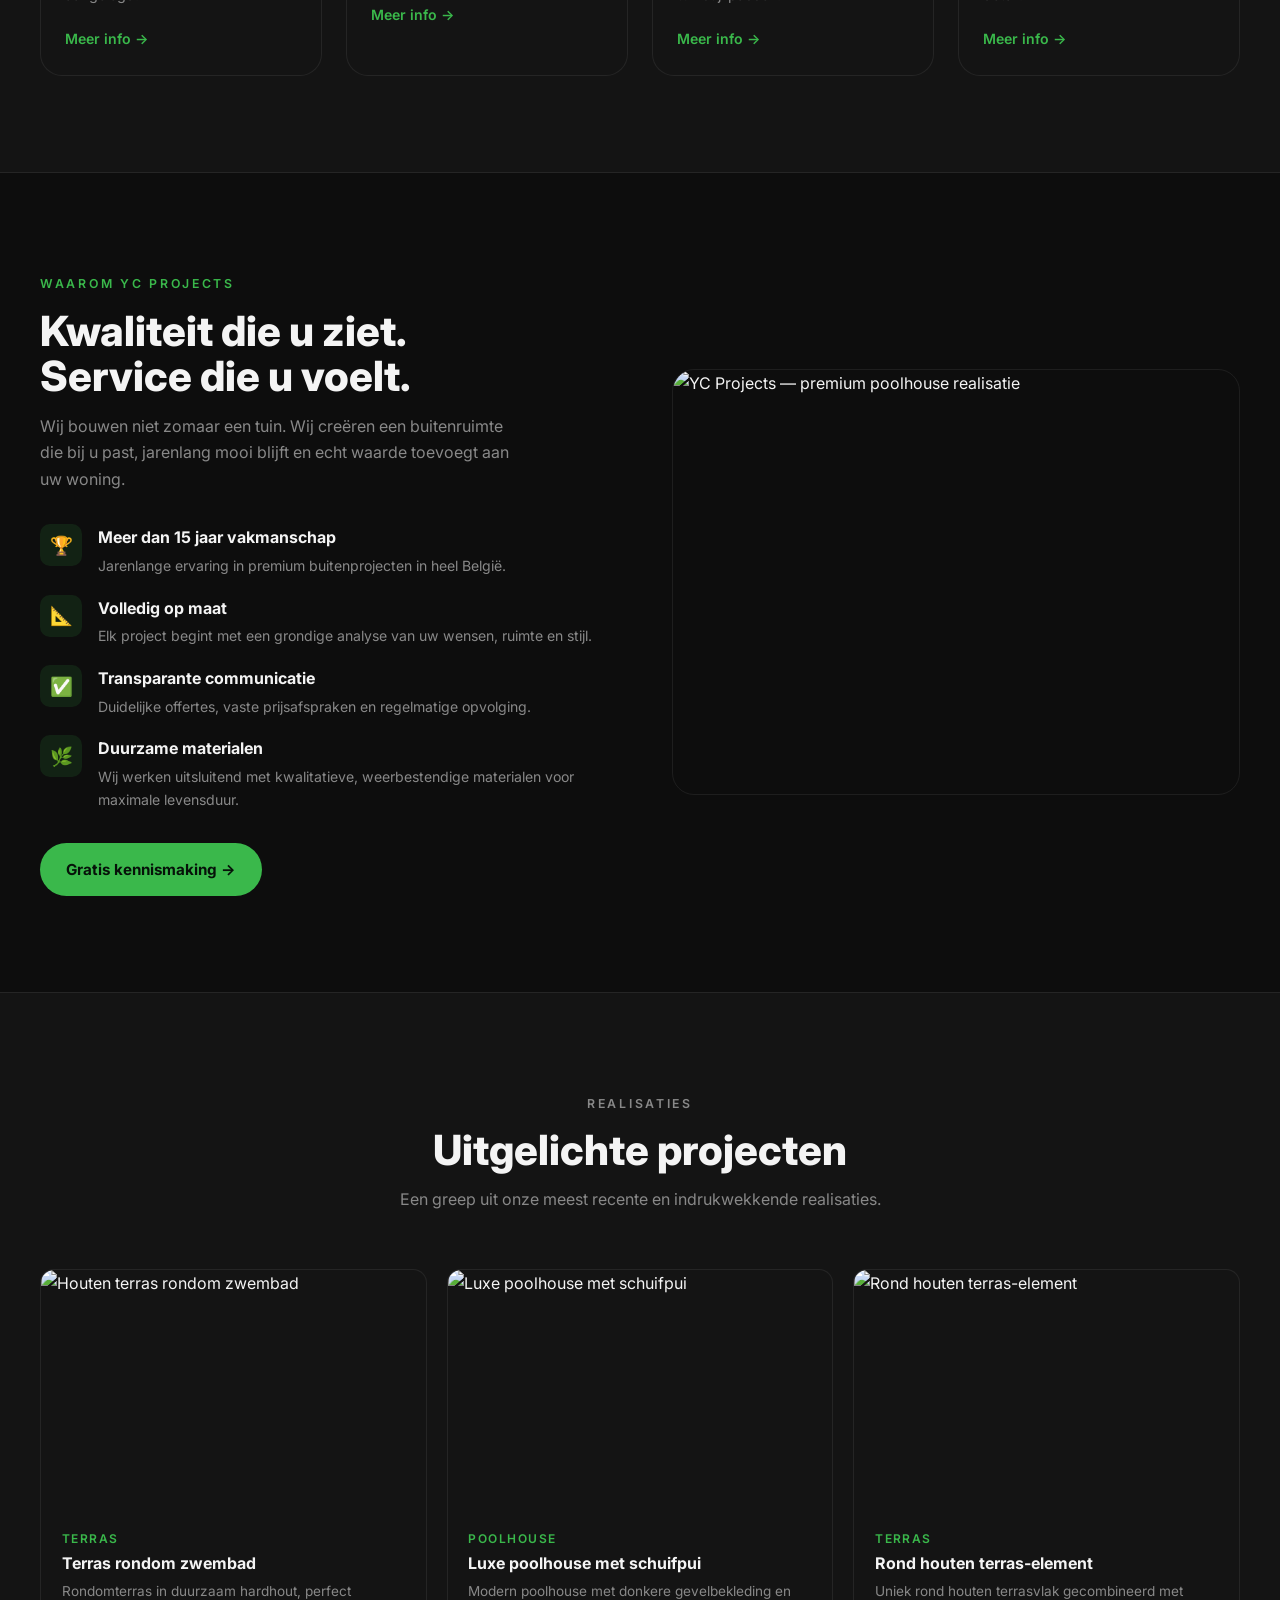
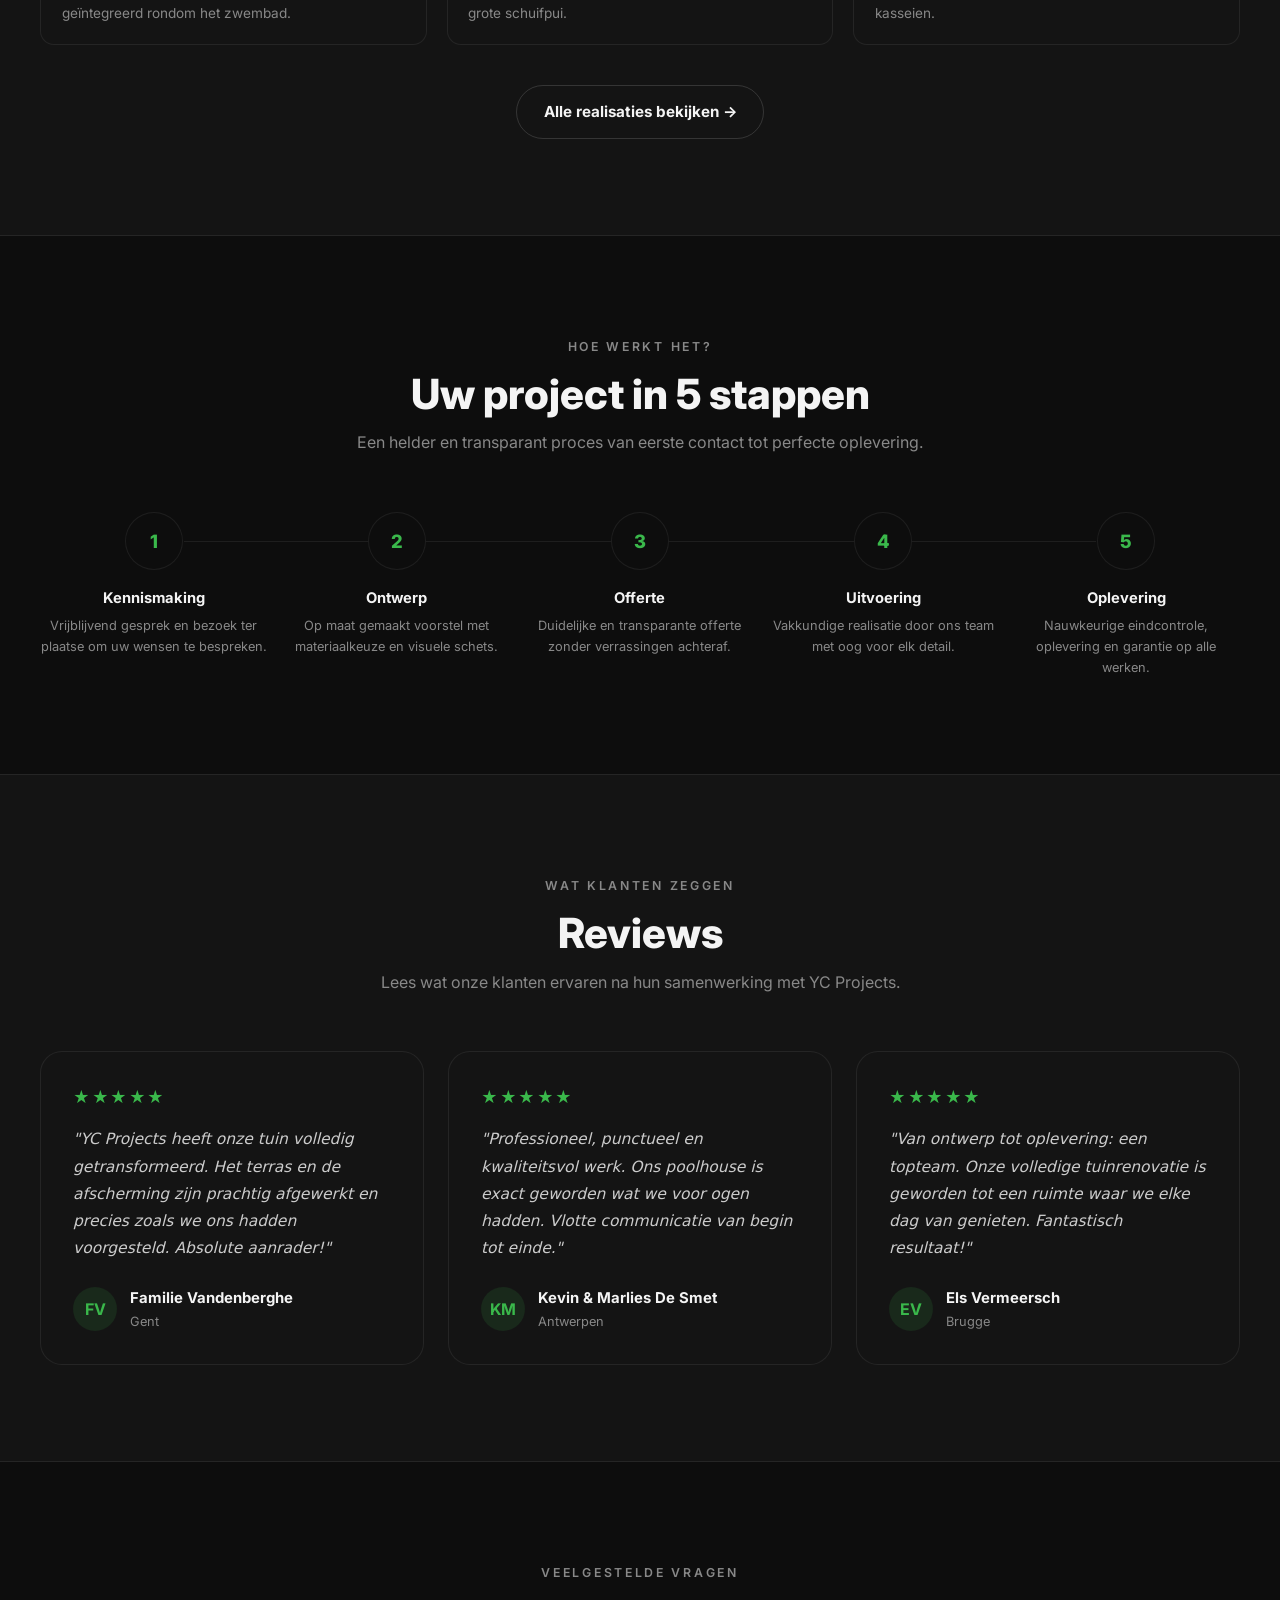
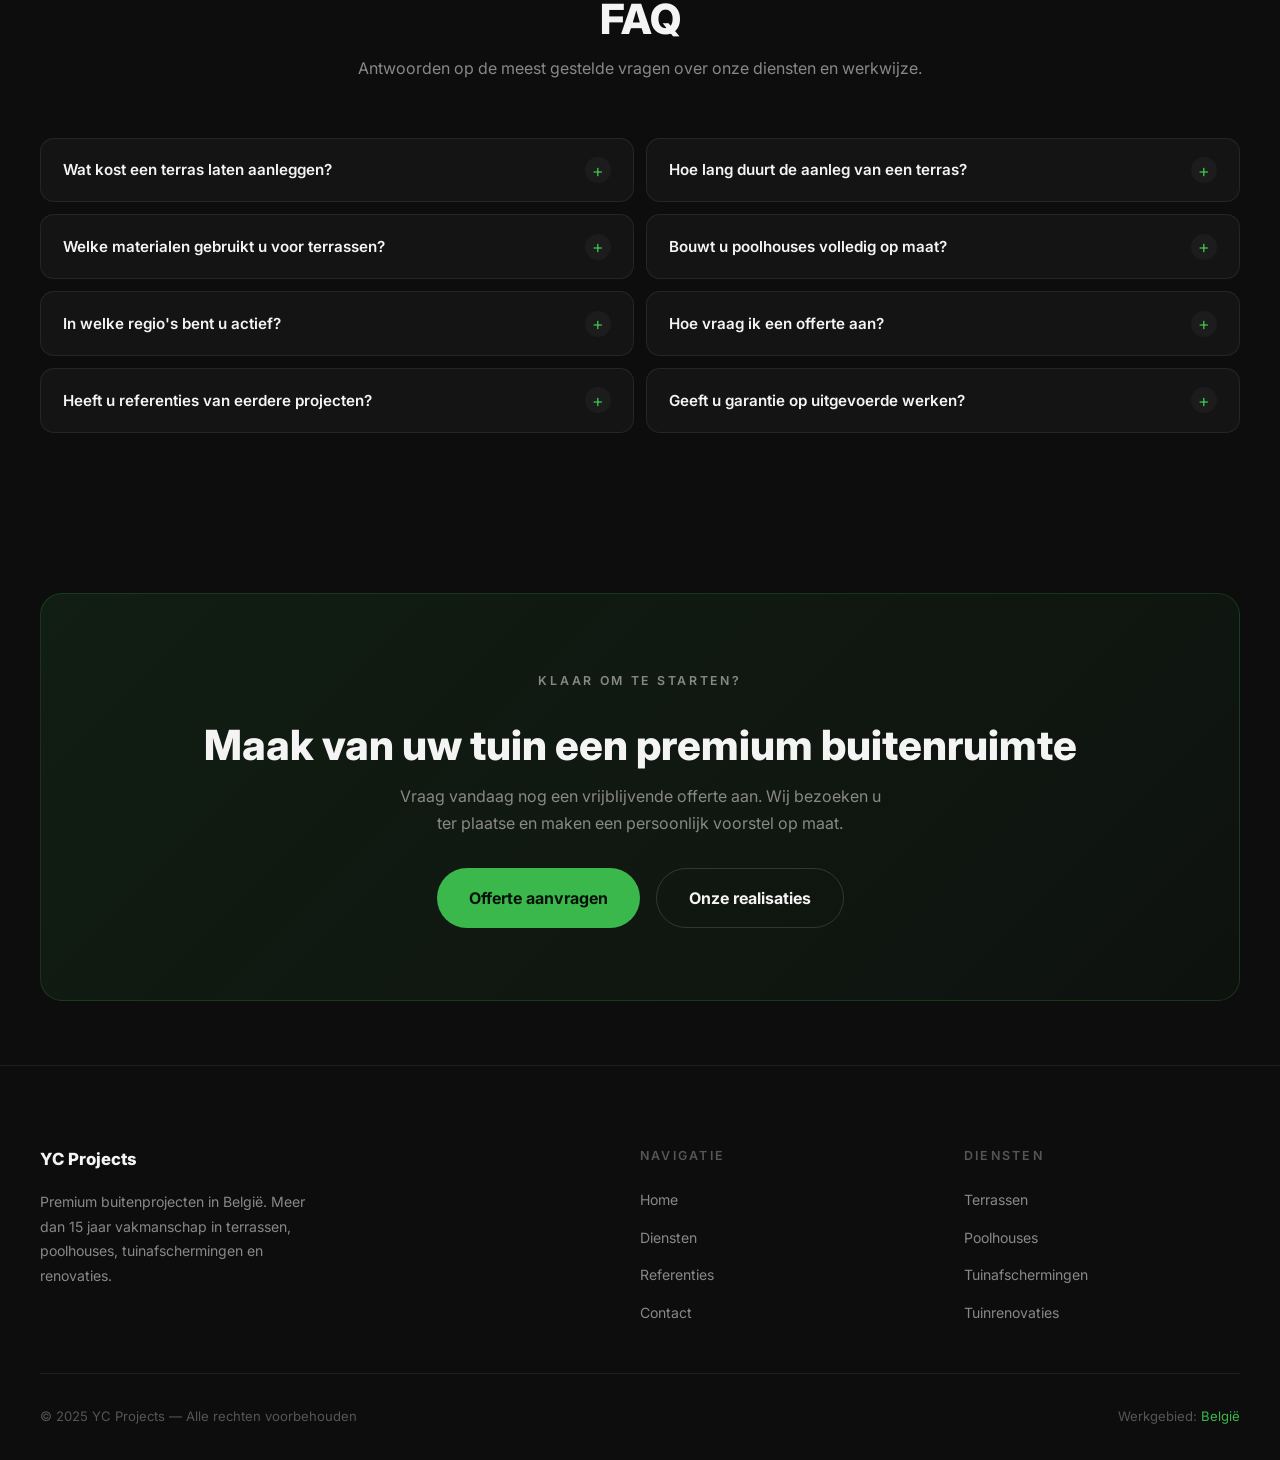
==== commit b91cd6f2: "Logo 60px, nav #0D0D0D vast, encoding hersteld" ====
--- a/index.html
+++ b/index.html
@@ -28,7 +28,6 @@
 </head>
 <body>
 
-  <!-- NAVIGATIE -->
   <header class="site-header">
     <div class="container header-inner">
       <a href="index.html" class="logo-link" aria-label="YC Projects — Home">
@@ -49,7 +48,6 @@
 
   <main>
 
-    <!-- HERO -->
     <section class="hero">
       <div class="hero-bg" style="background-image:url('assets/images/terrassen/374.jpg')"></div>
       <div class="hero-overlay"></div>
@@ -71,7 +69,6 @@
       </div>
     </section>
 
-    <!-- DIENSTEN OVERZICHT -->
     <section class="section section-dark">
       <div class="container">
         <div class="section-header reveal">
@@ -98,7 +95,7 @@
             <div class="dienst-body">
               <span class="dienst-tag">Poolhouses</span>
               <h3>Poolhouses</h3>
-              <p>Functionele en stijlvolle poolhouses als perfecte verlengstuk van uw leefruimte, volledig op maat.</p>
+              <p>Functionele en stijlvolle poolhouses als verlengstuk van uw leefruimte, volledig op maat.</p>
               <a href="diensten.html#poolhouses" class="dienst-link">Meer info →</a>
             </div>
           </div>
@@ -128,7 +125,6 @@
       </div>
     </section>
 
-    <!-- WAAROM YC PROJECTS -->
     <section class="section">
       <div class="container">
         <div class="split">
@@ -175,7 +171,6 @@
       </div>
     </section>
 
-    <!-- UITGELICHTE PROJECTEN -->
     <section class="section section-dark">
       <div class="container">
         <div class="section-header reveal">
@@ -211,7 +206,7 @@
             <div class="project-card-body">
               <p class="type">Terras</p>
               <h3>Rond houten terras-element</h3>
-              <p>Uniek rond houten terrasvlak gecombineerd met kasseien — een echte blikvanger.</p>
+              <p>Uniek rond houten terrasvlak gecombineerd met kasseien.</p>
             </div>
           </div>
         </div>
@@ -221,7 +216,6 @@
       </div>
     </section>
 
-    <!-- PROJECTPROCES -->
     <section class="section">
       <div class="container">
         <div class="section-header reveal">
@@ -259,7 +253,6 @@
       </div>
     </section>
 
-    <!-- KLANTREVIEWS -->
     <section class="section section-dark">
       <div class="container">
         <div class="section-header reveal">
@@ -296,7 +289,6 @@
       </div>
     </section>
 
-    <!-- FAQ -->
     <section class="section">
       <div class="container">
         <div class="section-header reveal">
@@ -305,43 +297,18 @@
           <p>Antwoorden op de meest gestelde vragen over onze diensten en werkwijze.</p>
         </div>
         <div class="faq-grid">
-          <div class="faq-item">
-            <button class="faq-q">Wat kost een terras laten aanleggen? <span class="faq-icon">+</span></button>
-            <div class="faq-a"><p>De kostprijs van een terras hangt af van materiaal, afmetingen en complexiteit. Een houten terras start doorgaans vanaf €80/m², composiet en natuursteen liggen hoger. Vraag een vrijblijvende offerte aan voor een exacte prijsopgave.</p></div>
-          </div>
-          <div class="faq-item">
-            <button class="faq-q">Hoe lang duurt de aanleg van een terras? <span class="faq-icon">+</span></button>
-            <div class="faq-a"><p>Een standaard terras van 30–50 m² wordt doorgaans in 2 à 4 werkdagen gerealiseerd. Bij grotere projecten of complexe ondergrond kan dit oplopen tot 1 à 2 weken. We stemmen de planning steeds vooraf met u af.</p></div>
-          </div>
-          <div class="faq-item">
-            <button class="faq-q">Welke materialen gebruikt u voor terrassen? <span class="faq-icon">+</span></button>
-            <div class="faq-a"><p>We werken met hardhout, composiet, blauwe hardsteen, keramische tegels en kasseien. Elk materiaal heeft zijn eigen voordelen qua onderhoud, uitstraling en levensduur. We adviseren u graag over de beste keuze voor uw situatie.</p></div>
-          </div>
-          <div class="faq-item">
-            <button class="faq-q">Bouwt u poolhouses volledig op maat? <span class="faq-icon">+</span></button>
-            <div class="faq-a"><p>Ja, elk poolhouse wordt volledig op maat ontworpen en gebouwd. We houden rekening met de stijl van uw woning, uw wensen qua indeling en de beschikbare ruimte. Zowel klassieke als moderne stijlen zijn mogelijk.</p></div>
-          </div>
-          <div class="faq-item">
-            <button class="faq-q">In welke regio's bent u actief? <span class="faq-icon">+</span></button>
-            <div class="faq-a"><p>YC Projects is actief in heel België, met de focus op Vlaanderen. Aarzel niet om contact op te nemen, ook als u buiten onze standaardregio woont — we bekijken graag de mogelijkheden.</p></div>
-          </div>
-          <div class="faq-item">
-            <button class="faq-q">Hoe vraag ik een offerte aan? <span class="faq-icon">+</span></button>
-            <div class="faq-a"><p>U kunt een offerte aanvragen via ons contactformulier, per e-mail of telefoon. We plannen dan een vrijblijvend bezoek ter plaatse om uw project te bespreken en een nauwkeurige offerte op te maken.</p></div>
-          </div>
-          <div class="faq-item">
-            <button class="faq-q">Heeft u referenties van eerdere projecten? <span class="faq-icon">+</span></button>
-            <div class="faq-a"><p>Ja, op onze referentiespagina vindt u een uitgebreide selectie van gerealiseerde projecten. We kunnen u ook in contact brengen met eerdere klanten die bereid zijn hun ervaring te delen.</p></div>
-          </div>
-          <div class="faq-item">
-            <button class="faq-q">Geeft u garantie op uitgevoerde werken? <span class="faq-icon">+</span></button>
-            <div class="faq-a"><p>Ja, wij geven garantie op al onze werken. De exacte garantieperiode wordt vastgelegd in de offerte en varieert naargelang het type werk en de gebruikte materialen. Uw investering is bij ons in veilige handen.</p></div>
-          </div>
-        </div>
-      </div>
-    </section>
-
-    <!-- CTA BANNER -->
+          <div class="faq-item"><button class="faq-q">Wat kost een terras laten aanleggen? <span class="faq-icon">+</span></button><div class="faq-a"><p>De kostprijs hangt af van materiaal, afmetingen en complexiteit. Een houten terras start doorgaans vanaf €80/m², composiet en natuursteen liggen hoger. Vraag een vrijblijvende offerte aan voor een exacte prijs.</p></div></div>
+          <div class="faq-item"><button class="faq-q">Hoe lang duurt de aanleg van een terras? <span class="faq-icon">+</span></button><div class="faq-a"><p>Een standaard terras van 30–50 m² wordt doorgaans in 2 à 4 werkdagen gerealiseerd. Bij grotere projecten kan dit oplopen tot 1 à 2 weken. We stemmen de planning steeds vooraf met u af.</p></div></div>
+          <div class="faq-item"><button class="faq-q">Welke materialen gebruikt u voor terrassen? <span class="faq-icon">+</span></button><div class="faq-a"><p>We werken met hardhout, composiet, blauwe hardsteen, keramische tegels en kasseien. Elk materiaal heeft zijn eigen voordelen qua onderhoud, uitstraling en levensduur.</p></div></div>
+          <div class="faq-item"><button class="faq-q">Bouwt u poolhouses volledig op maat? <span class="faq-icon">+</span></button><div class="faq-a"><p>Ja, elk poolhouse wordt volledig op maat ontworpen en gebouwd. We houden rekening met de stijl van uw woning, uw wensen qua indeling en de beschikbare ruimte.</p></div></div>
+          <div class="faq-item"><button class="faq-q">In welke regio's bent u actief? <span class="faq-icon">+</span></button><div class="faq-a"><p>YC Projects is actief in heel België, met de focus op Vlaanderen. Aarzel niet om contact op te nemen, ook als u buiten onze standaardregio woont.</p></div></div>
+          <div class="faq-item"><button class="faq-q">Hoe vraag ik een offerte aan? <span class="faq-icon">+</span></button><div class="faq-a"><p>Via ons contactformulier, per e-mail of telefoon. We plannen dan een vrijblijvend bezoek ter plaatse om uw project te bespreken en een nauwkeurige offerte op te maken.</p></div></div>
+          <div class="faq-item"><button class="faq-q">Heeft u referenties van eerdere projecten? <span class="faq-icon">+</span></button><div class="faq-a"><p>Ja, op onze referentiespagina vindt u een uitgebreide selectie van gerealiseerde projecten. We kunnen u ook in contact brengen met eerdere klanten.</p></div></div>
+          <div class="faq-item"><button class="faq-q">Geeft u garantie op uitgevoerde werken? <span class="faq-icon">+</span></button><div class="faq-a"><p>Ja, wij geven garantie op al onze werken. De exacte garantieperiode wordt vastgelegd in de offerte en varieert naargelang het type werk en de gebruikte materialen.</p></div></div>
+        </div>
+      </div>
+    </section>
+
     <section class="section-sm">
       <div class="container">
         <div class="cta-banner reveal">
@@ -358,7 +325,6 @@
 
   </main>
 
-  <!-- FOOTER -->
   <footer class="site-footer">
     <div class="container">
       <div class="footer-grid">
--- a/styles.css
+++ b/styles.css
@@ -17,7 +17,7 @@
   --radius:     14px;
   --radius-l:   22px;
   --max-w:      1200px;
-  --nav-h:      76px;
+  --nav-h:      84px;
 }
 
 /* ── Reset ── */
@@ -92,13 +92,10 @@
   height: var(--nav-h);
   display: flex;
   align-items: center;
-  background: rgba(13,13,13,0.82);
-  backdrop-filter: blur(18px);
-  -webkit-backdrop-filter: blur(18px);
+  background: #0D0D0D;
   border-bottom: 1px solid var(--border);
-  transition: background 0.3s;
-}
-.site-header.scrolled { background: rgba(13,13,13,0.96); }
+}
+.site-header.scrolled { background: #0D0D0D; }
 
 .header-inner {
   display: flex;
@@ -109,7 +106,7 @@
 }
 
 .logo-link { display: flex; align-items: center; gap: 0.5rem; }
-.logo { height: 36px; width: auto; }
+.logo { height: 60px; width: auto; display: block; }
 .logo-text { font-weight: 800; font-size: 1.1rem; }
 
 .site-nav { display: flex; align-items: center; gap: 0.15rem; }
@@ -576,7 +573,8 @@
 }
 
 @media (max-width: 768px) {
-  :root { --nav-h: 68px; }
+  :root { --nav-h: 76px; }
+  .logo { height: 48px; }
   .section { padding: 3.5rem 0; }
   h1 { font-size: clamp(1.9rem,7vw,2.6rem); }
   .grid-2, .grid-3 { grid-template-columns: 1fr; }
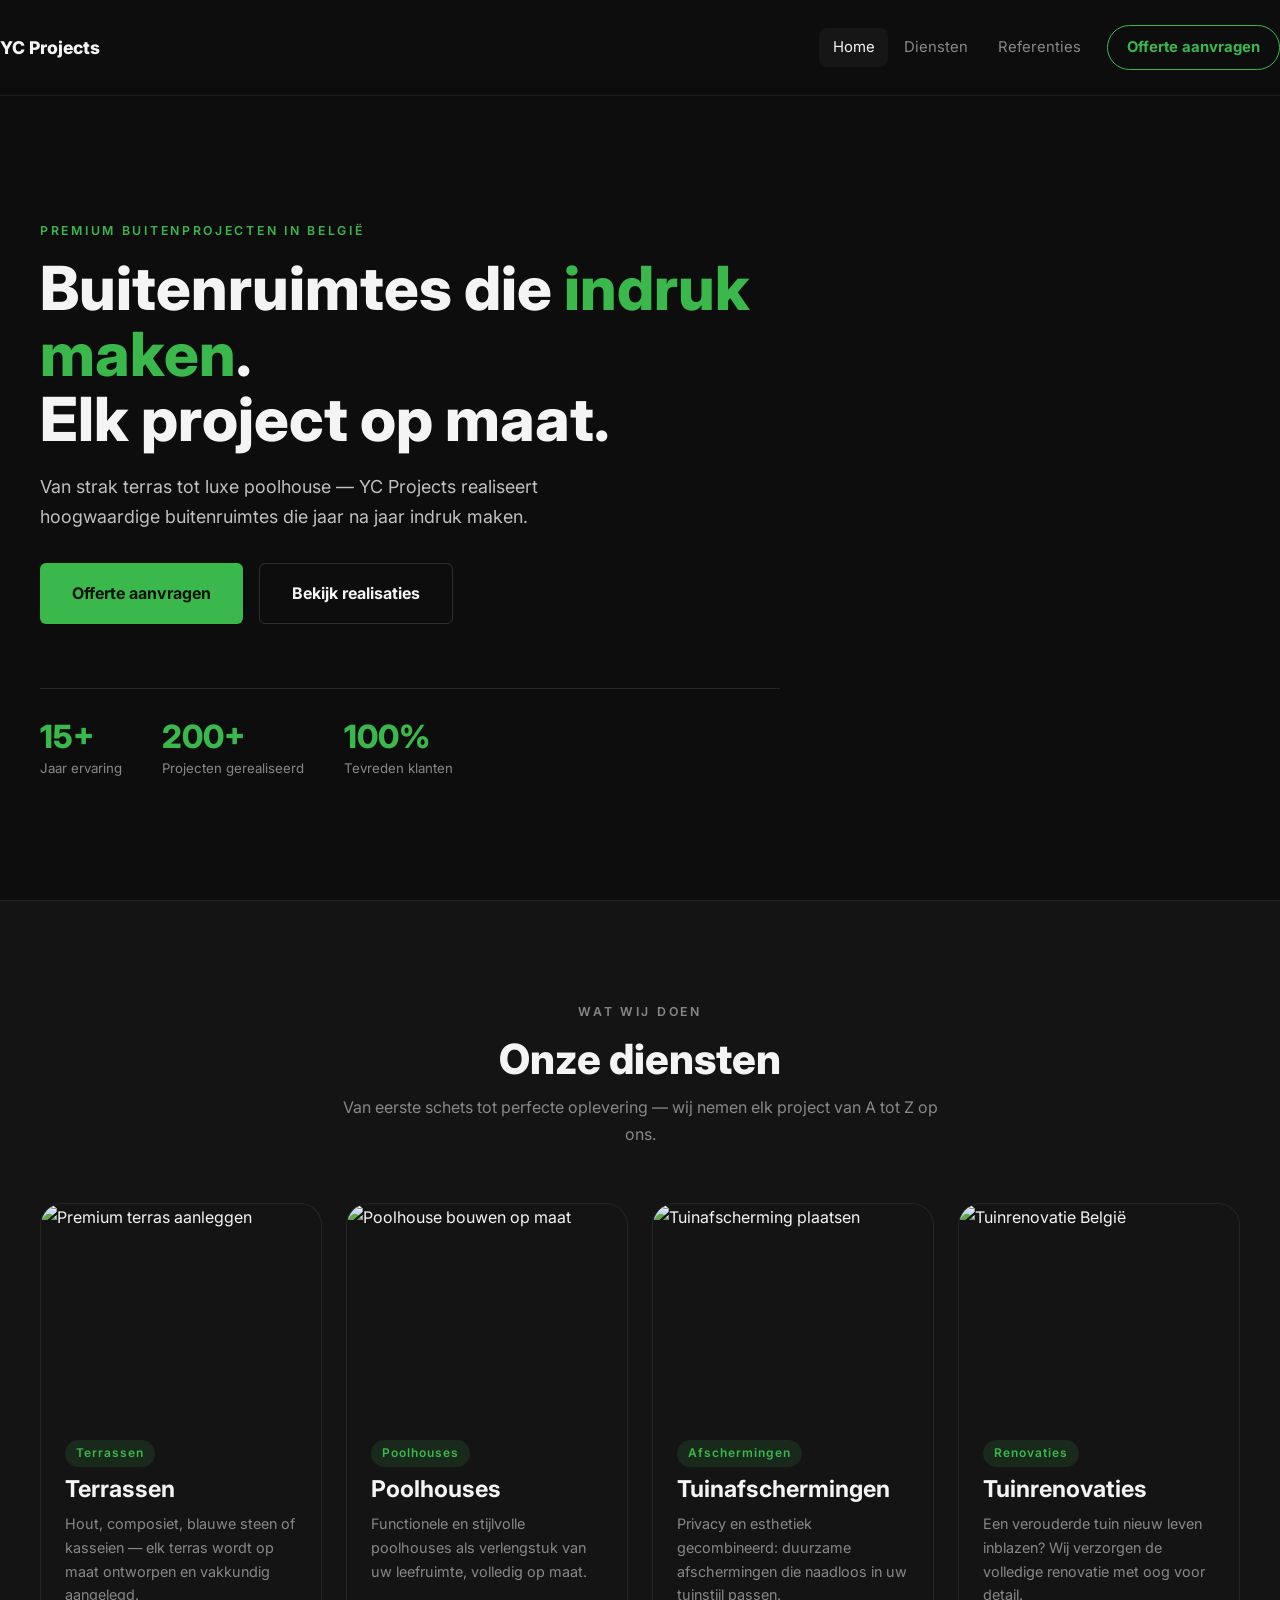
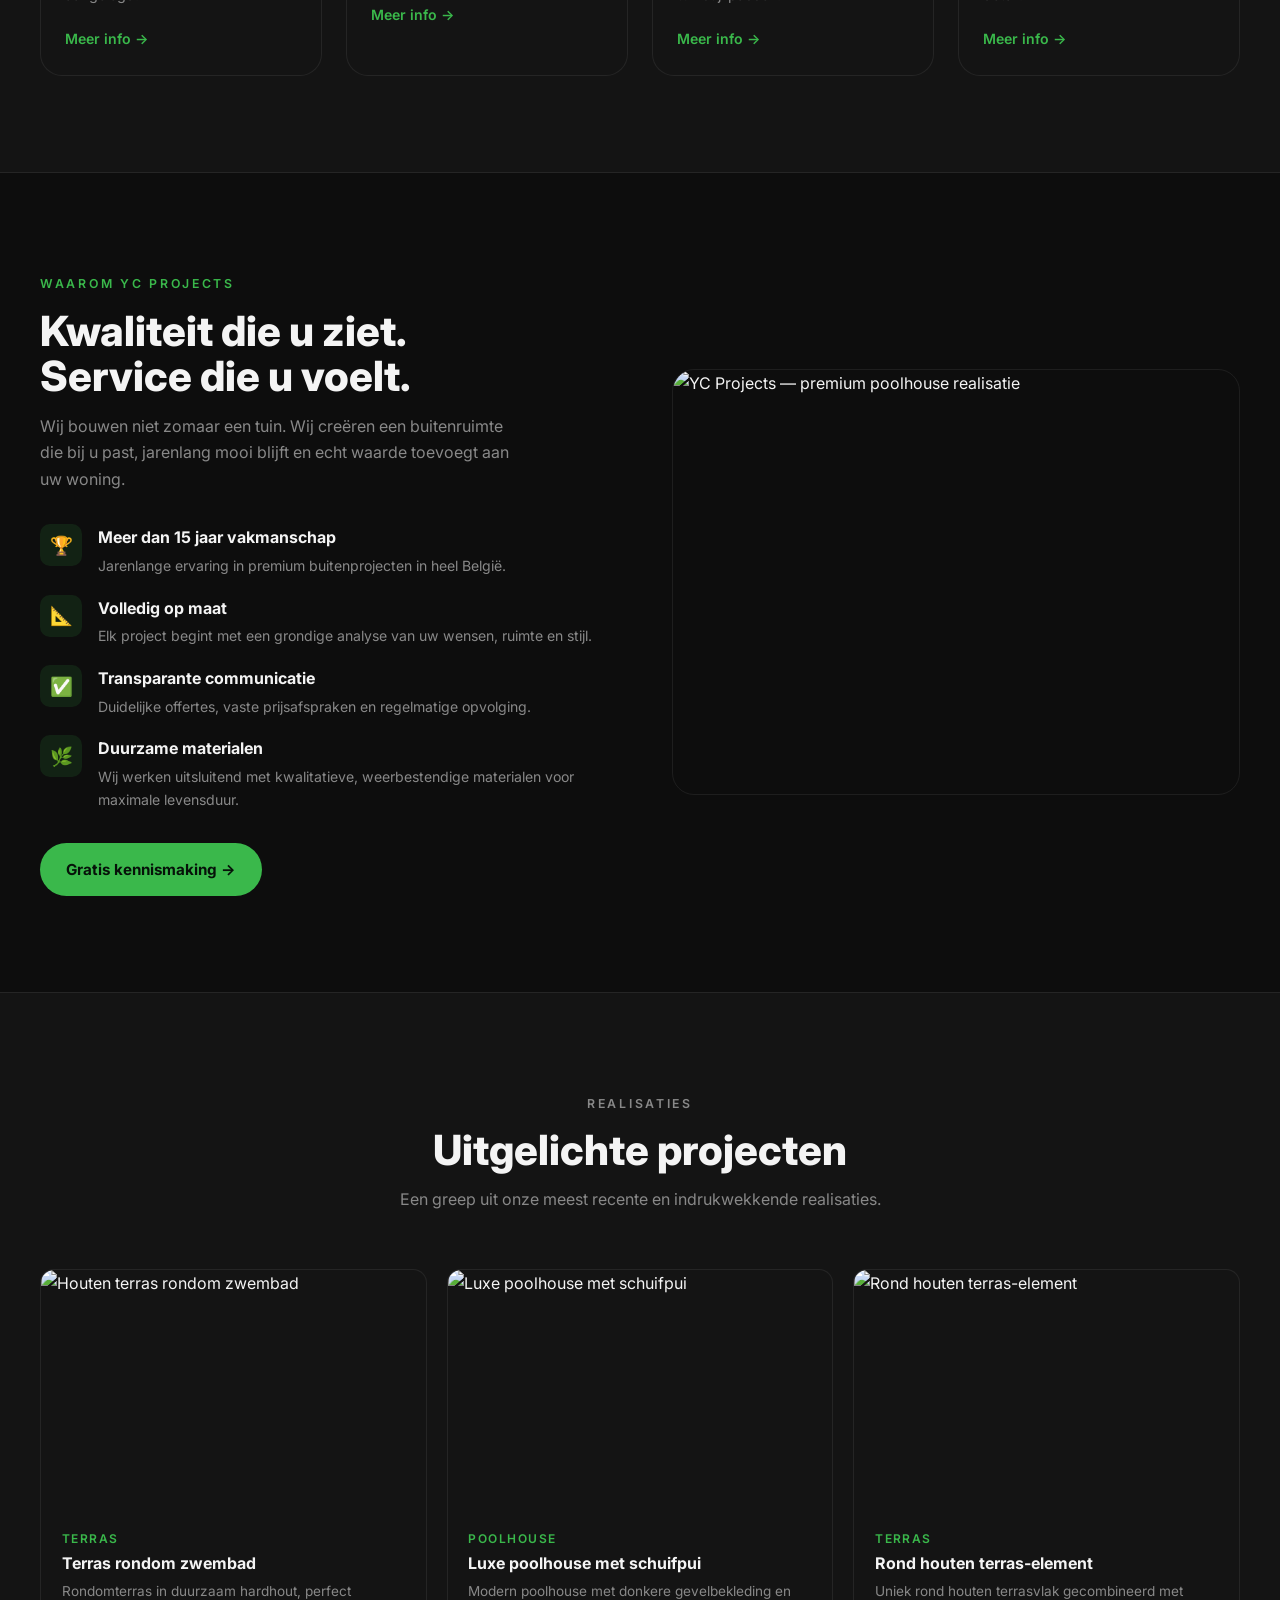
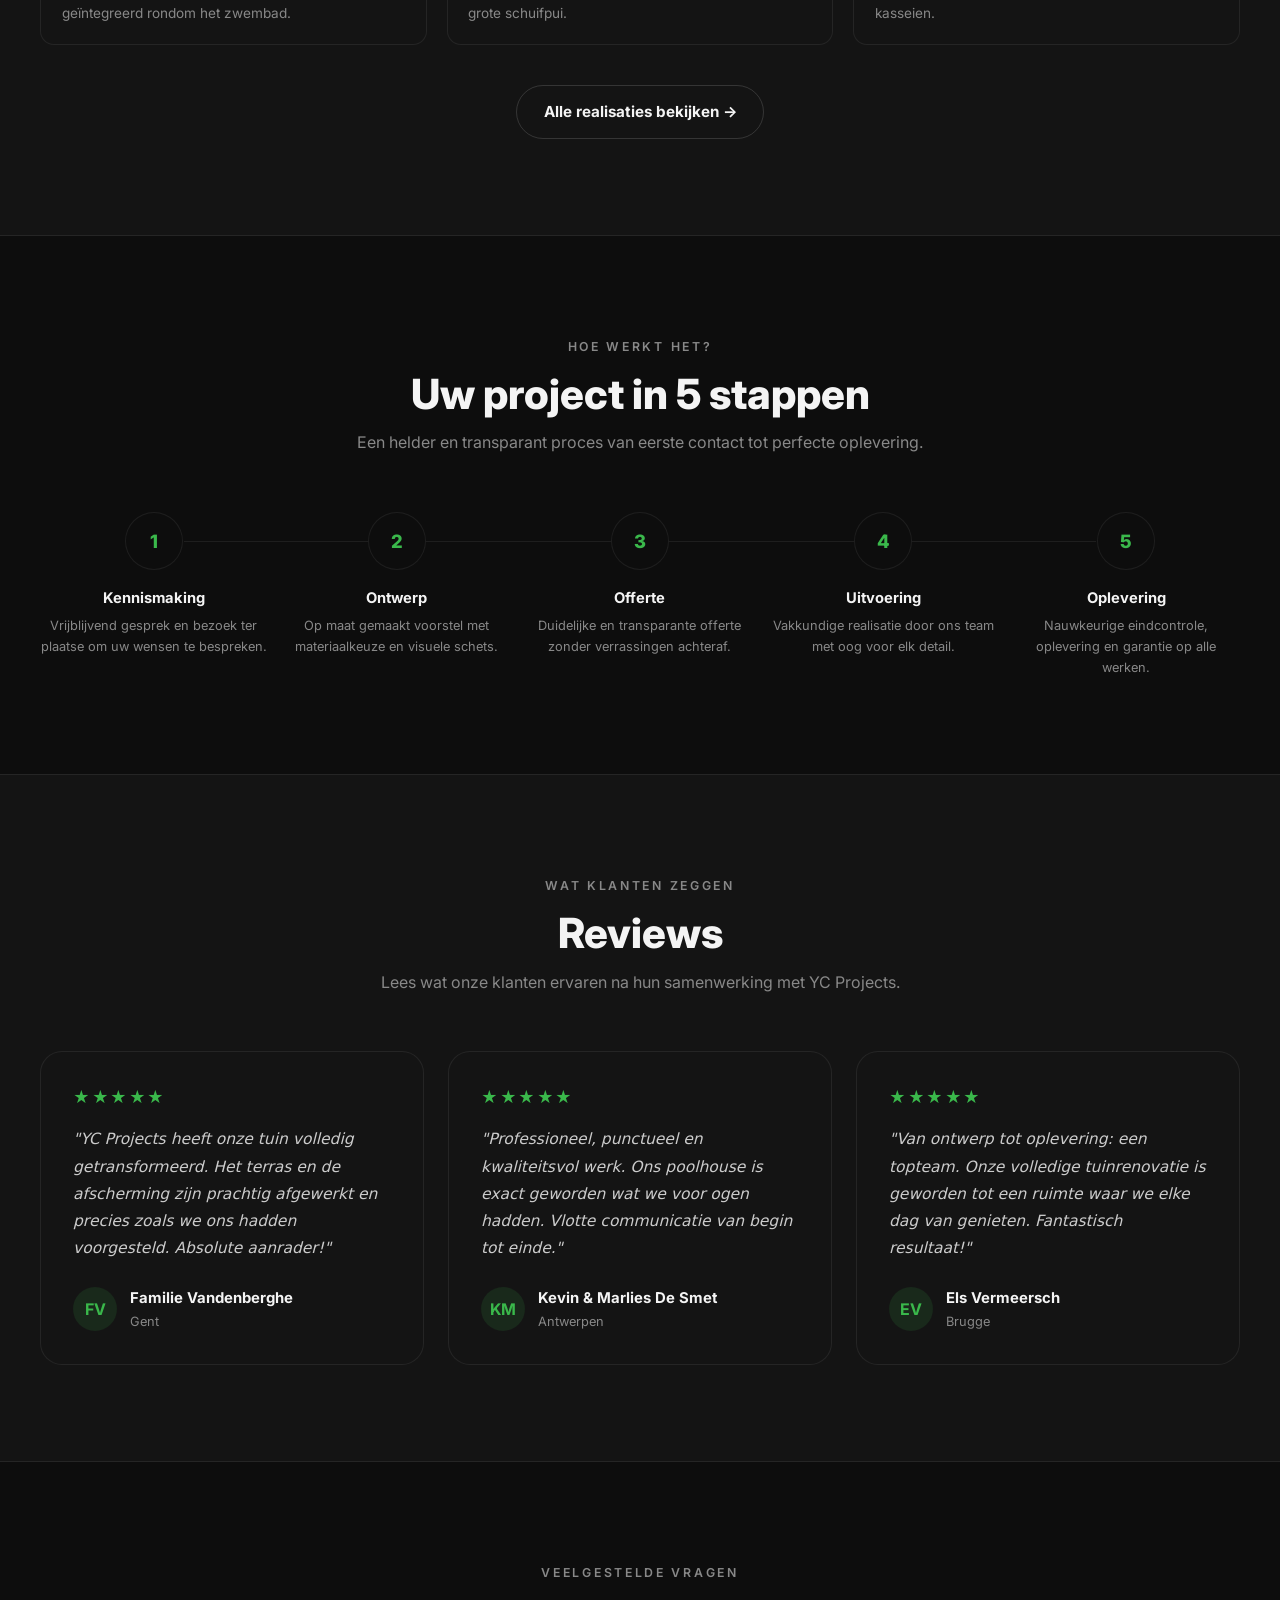
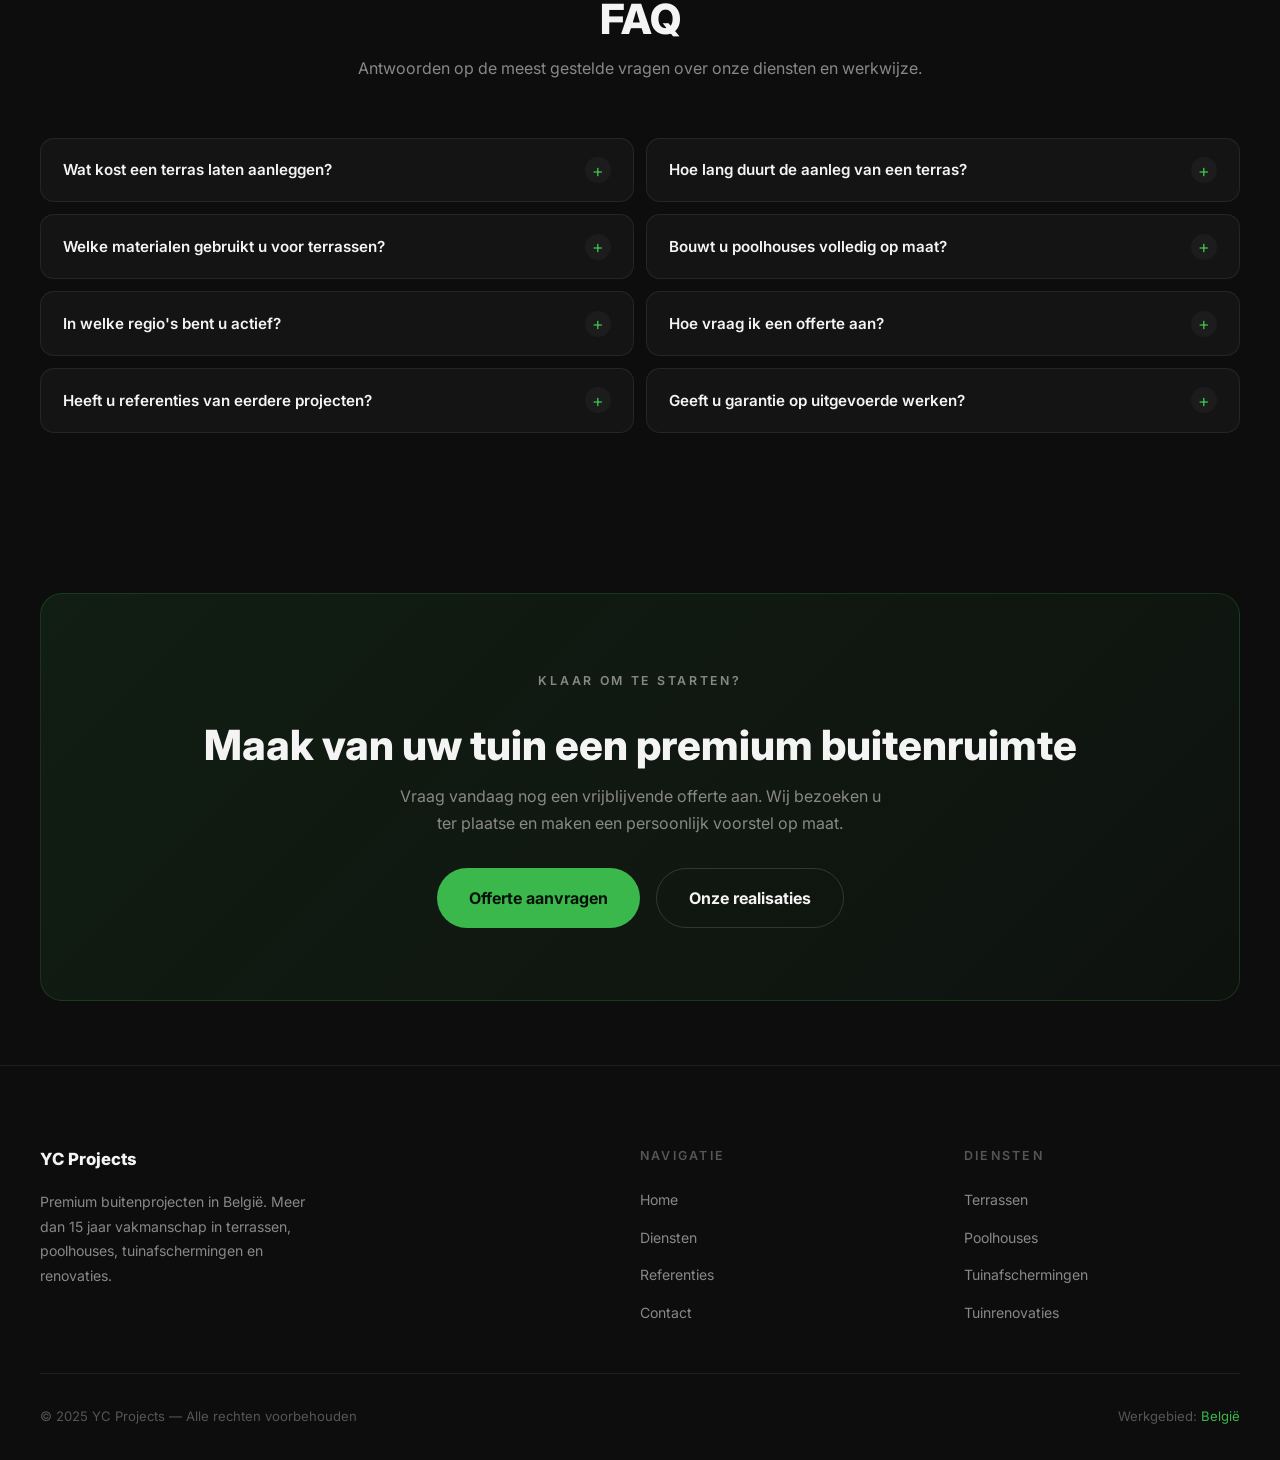
==== commit a3bd67fb: "Logo 80px, nav outline CTA, hero knoppen 6px radius, headline bijgewerkt, hero crop top" ====
--- a/index.html
+++ b/index.html
@@ -54,7 +54,7 @@
       <div class="container">
         <div class="hero-content">
           <p class="eyebrow">Premium buitenprojecten in België</p>
-          <h1>Uw tuin, onze <em>passie</em>.<br>Elk project op maat.</h1>
+          <h1>Buitenruimtes die <em>indruk maken</em>.<br>Elk project op maat.</h1>
           <p class="hero-lead">Van strak terras tot luxe poolhouse — YC Projects realiseert hoogwaardige buitenruimtes die jaar na jaar indruk maken.</p>
           <div class="hero-actions">
             <a href="contact.html" class="btn btn-primary btn-lg">Offerte aanvragen</a>
--- a/styles.css
+++ b/styles.css
@@ -17,7 +17,7 @@
   --radius:     14px;
   --radius-l:   22px;
   --max-w:      1200px;
-  --nav-h:      84px;
+  --nav-h:      96px;
 }
 
 /* ── Reset ── */
@@ -106,7 +106,7 @@
 }
 
 .logo-link { display: flex; align-items: center; gap: 0.5rem; }
-.logo { height: 60px; width: auto; display: block; }
+.logo { height: 80px; width: auto; display: block; }
 .logo-text { font-weight: 800; font-size: 1.1rem; }
 
 .site-nav { display: flex; align-items: center; gap: 0.15rem; }
@@ -120,14 +120,16 @@
 .site-nav a:hover, .site-nav a.active { color: var(--text); background: rgba(255,255,255,0.04); }
 
 .nav-cta {
-  background: var(--accent) !important;
-  color: #061209 !important;
+  background: transparent !important;
+  color: var(--accent) !important;
+  border: 1.5px solid var(--accent) !important;
   font-weight: 700;
-  padding: 0.6rem 1.2rem !important;
+  padding: 0.55rem 1.2rem !important;
   border-radius: 999px !important;
   margin-left: 0.6rem;
-}
-.nav-cta:hover { opacity: 0.87; background: var(--accent) !important; }
+  transition: background 0.2s, color 0.2s !important;
+}
+.nav-cta:hover { background: var(--accent) !important; color: #061209 !important; }
 
 .nav-toggle {
   display: none;
@@ -202,7 +204,7 @@
 .hero-bg {
   position: absolute; inset: 0;
   background-size: cover;
-  background-position: center;
+  background-position: center top;
 }
 .hero-overlay {
   position: absolute; inset: 0;
@@ -221,6 +223,7 @@
   margin-bottom: 2rem;
 }
 .hero-actions { display: flex; flex-wrap: wrap; gap: 1rem; }
+.hero-actions .btn { border-radius: 6px; }
 .hero-stats {
   display: flex;
   gap: 2.5rem;
@@ -574,7 +577,7 @@
 
 @media (max-width: 768px) {
   :root { --nav-h: 76px; }
-  .logo { height: 48px; }
+  .logo { height: 60px; }
   .section { padding: 3.5rem 0; }
   h1 { font-size: clamp(1.9rem,7vw,2.6rem); }
   .grid-2, .grid-3 { grid-template-columns: 1fr; }
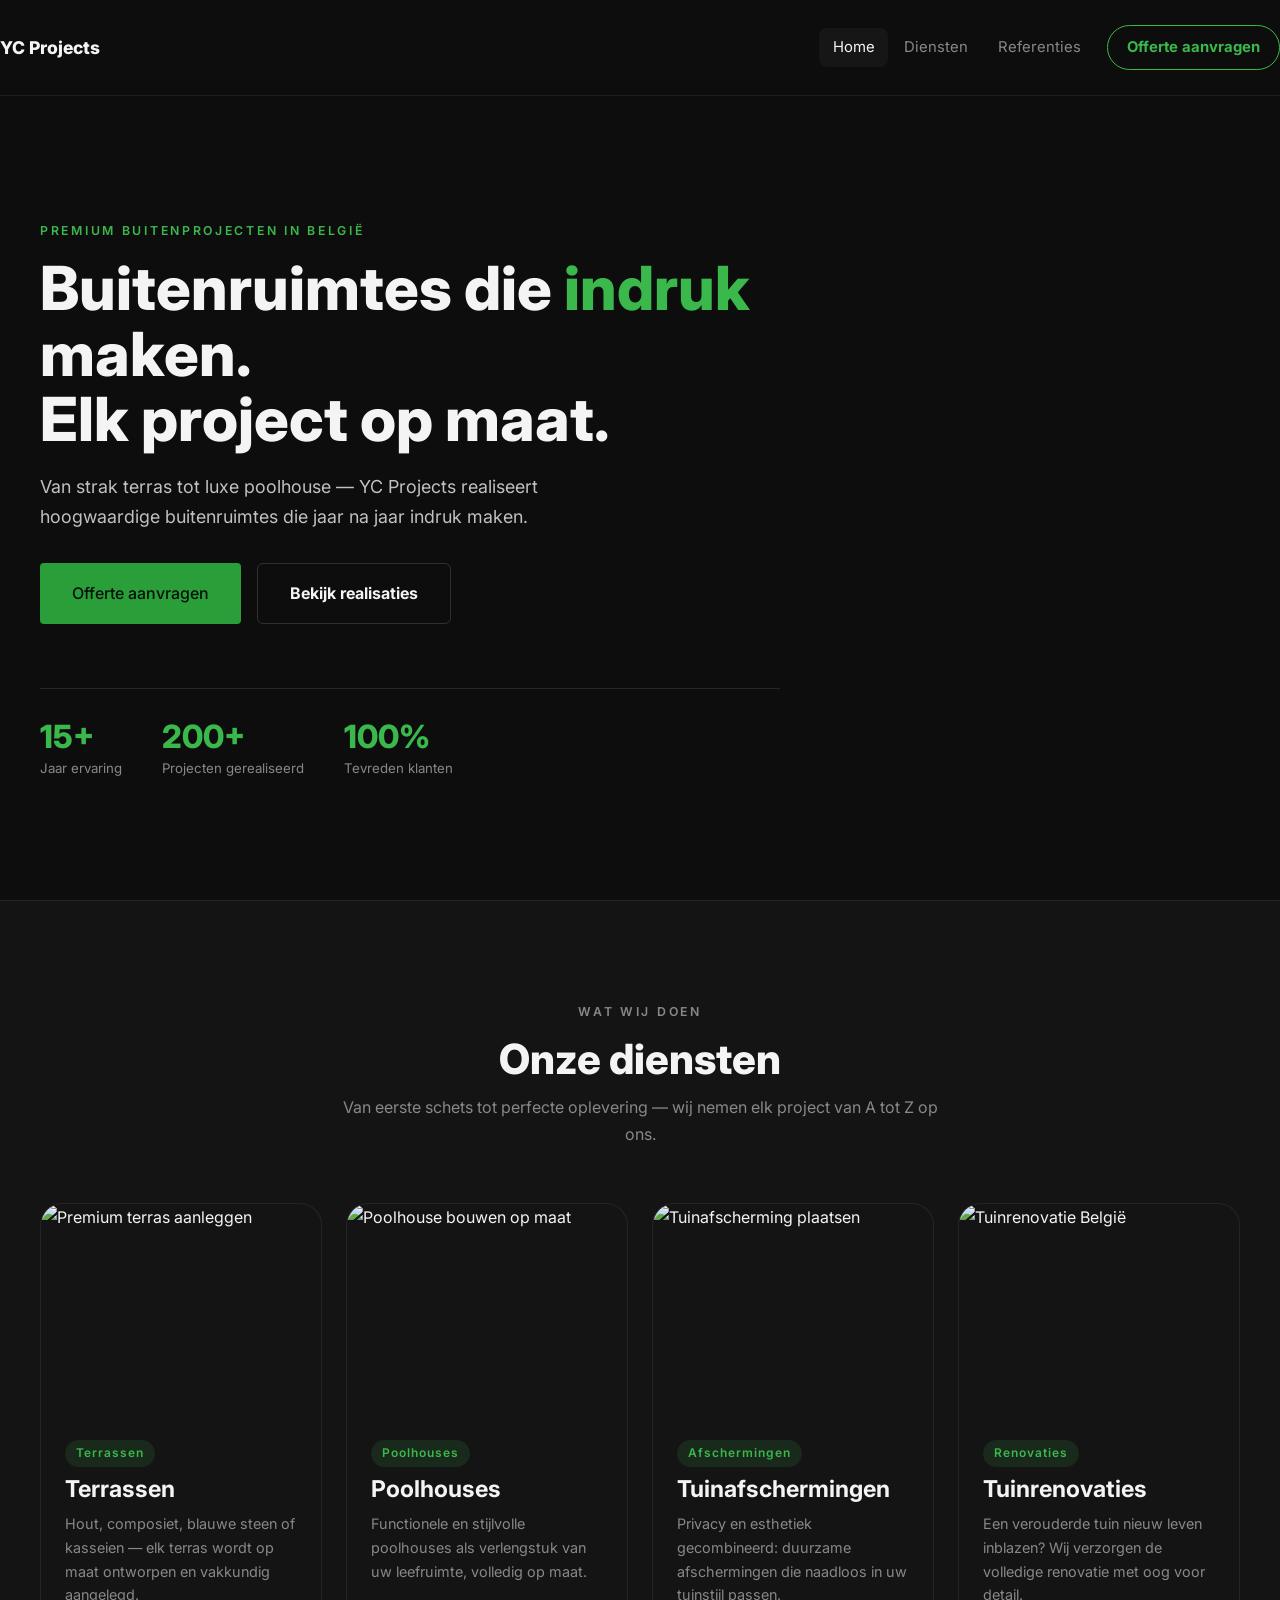
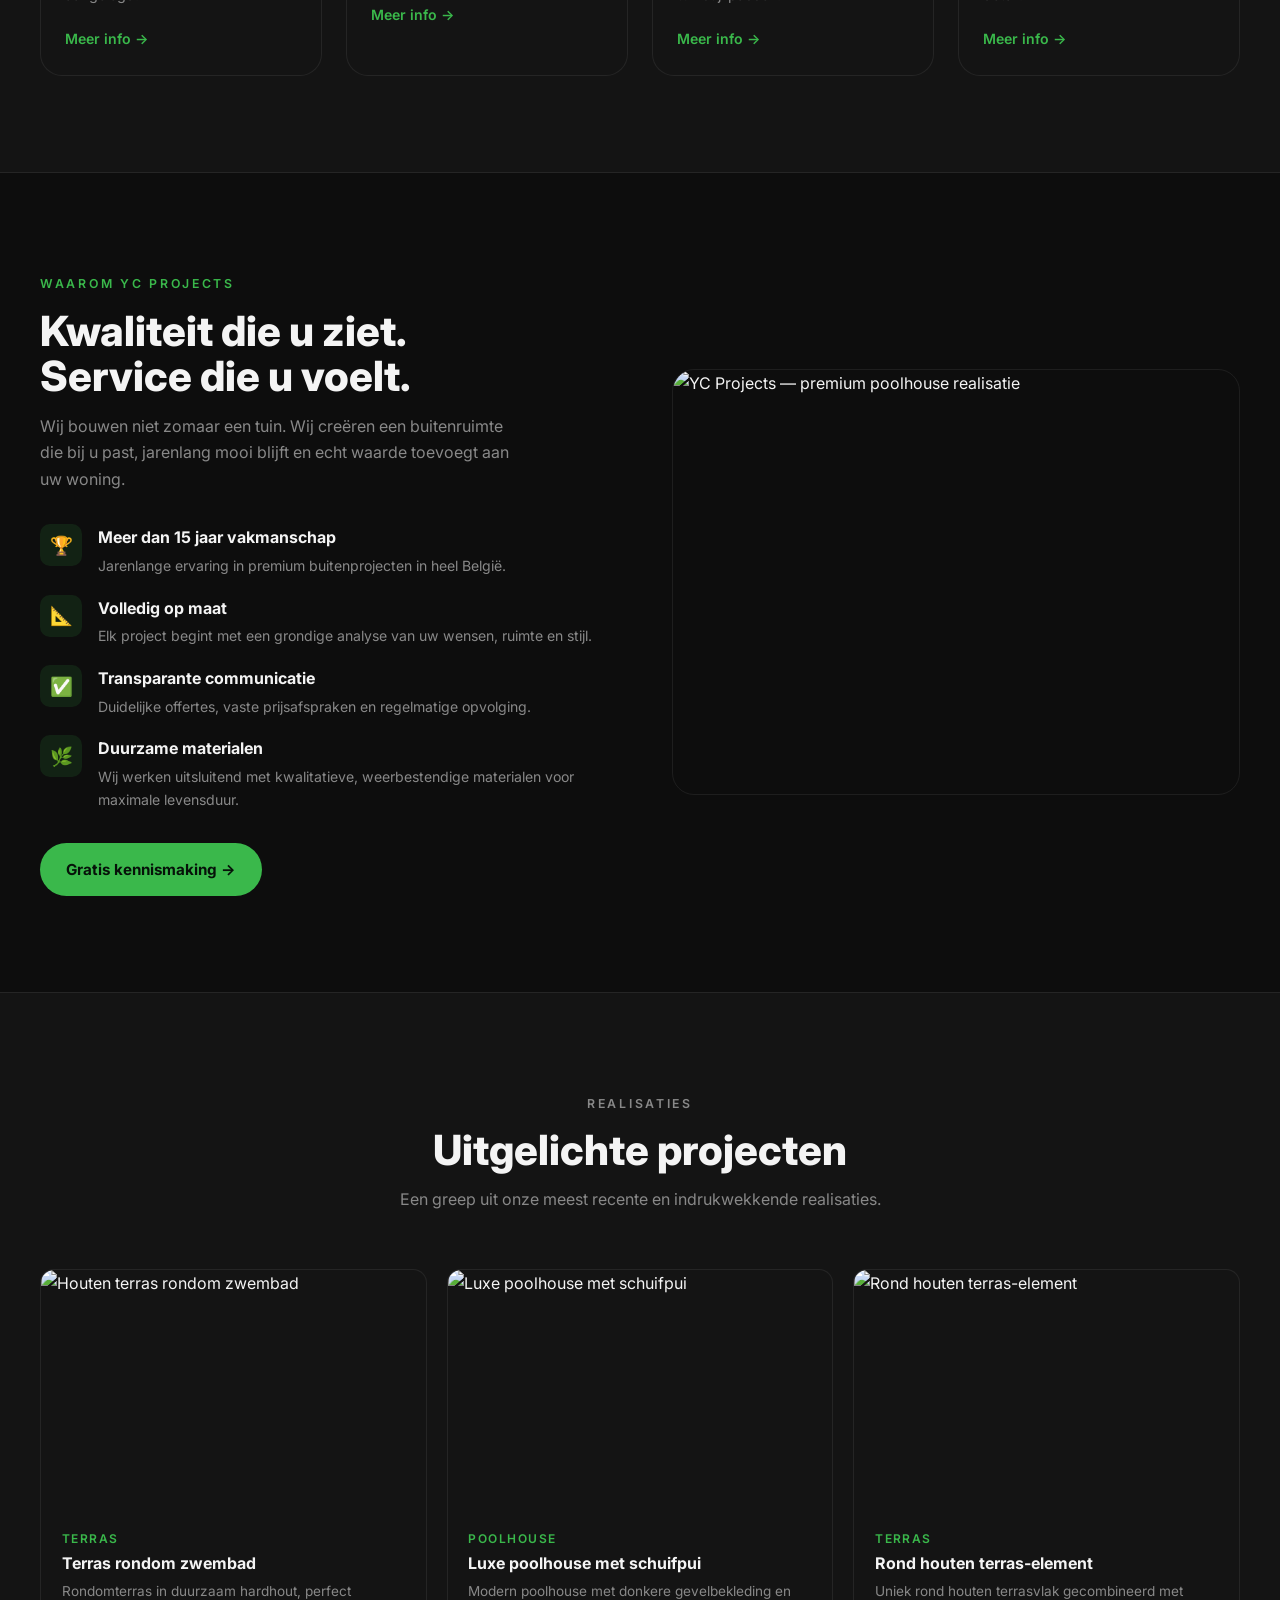
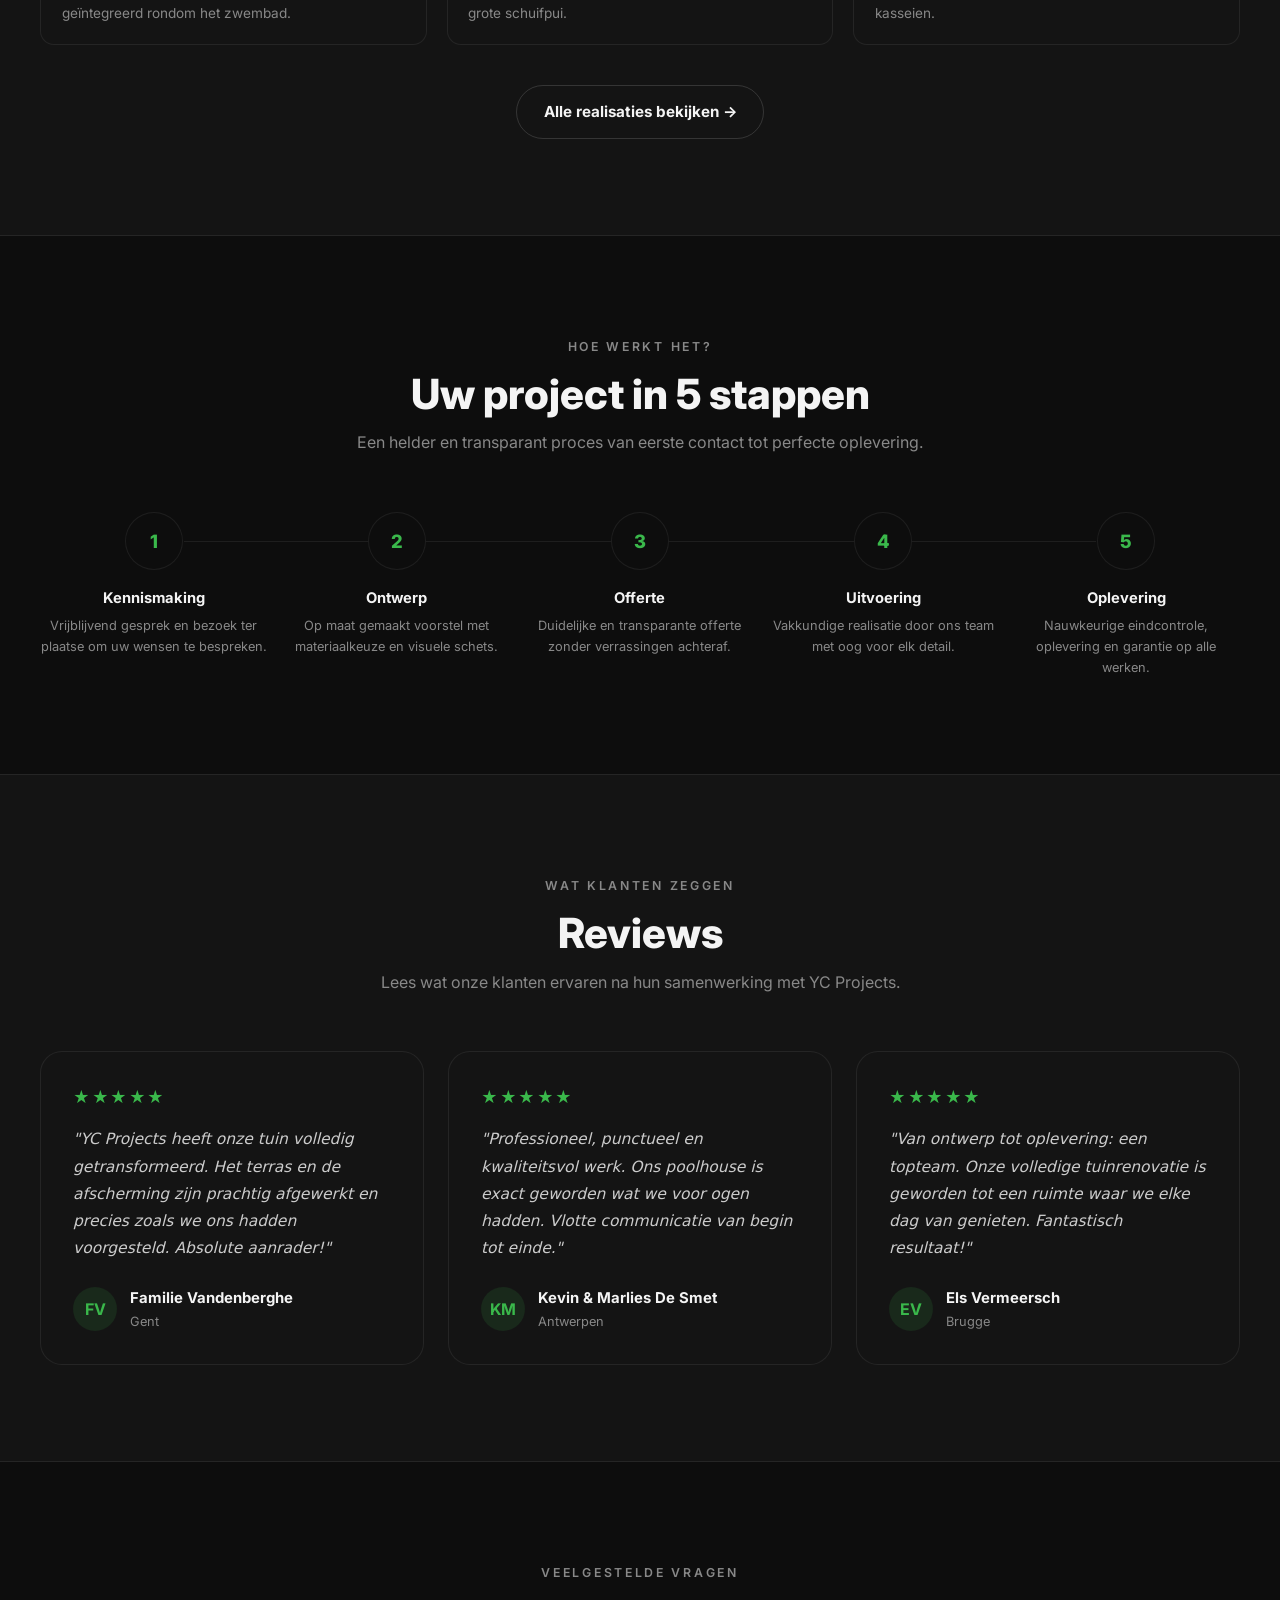
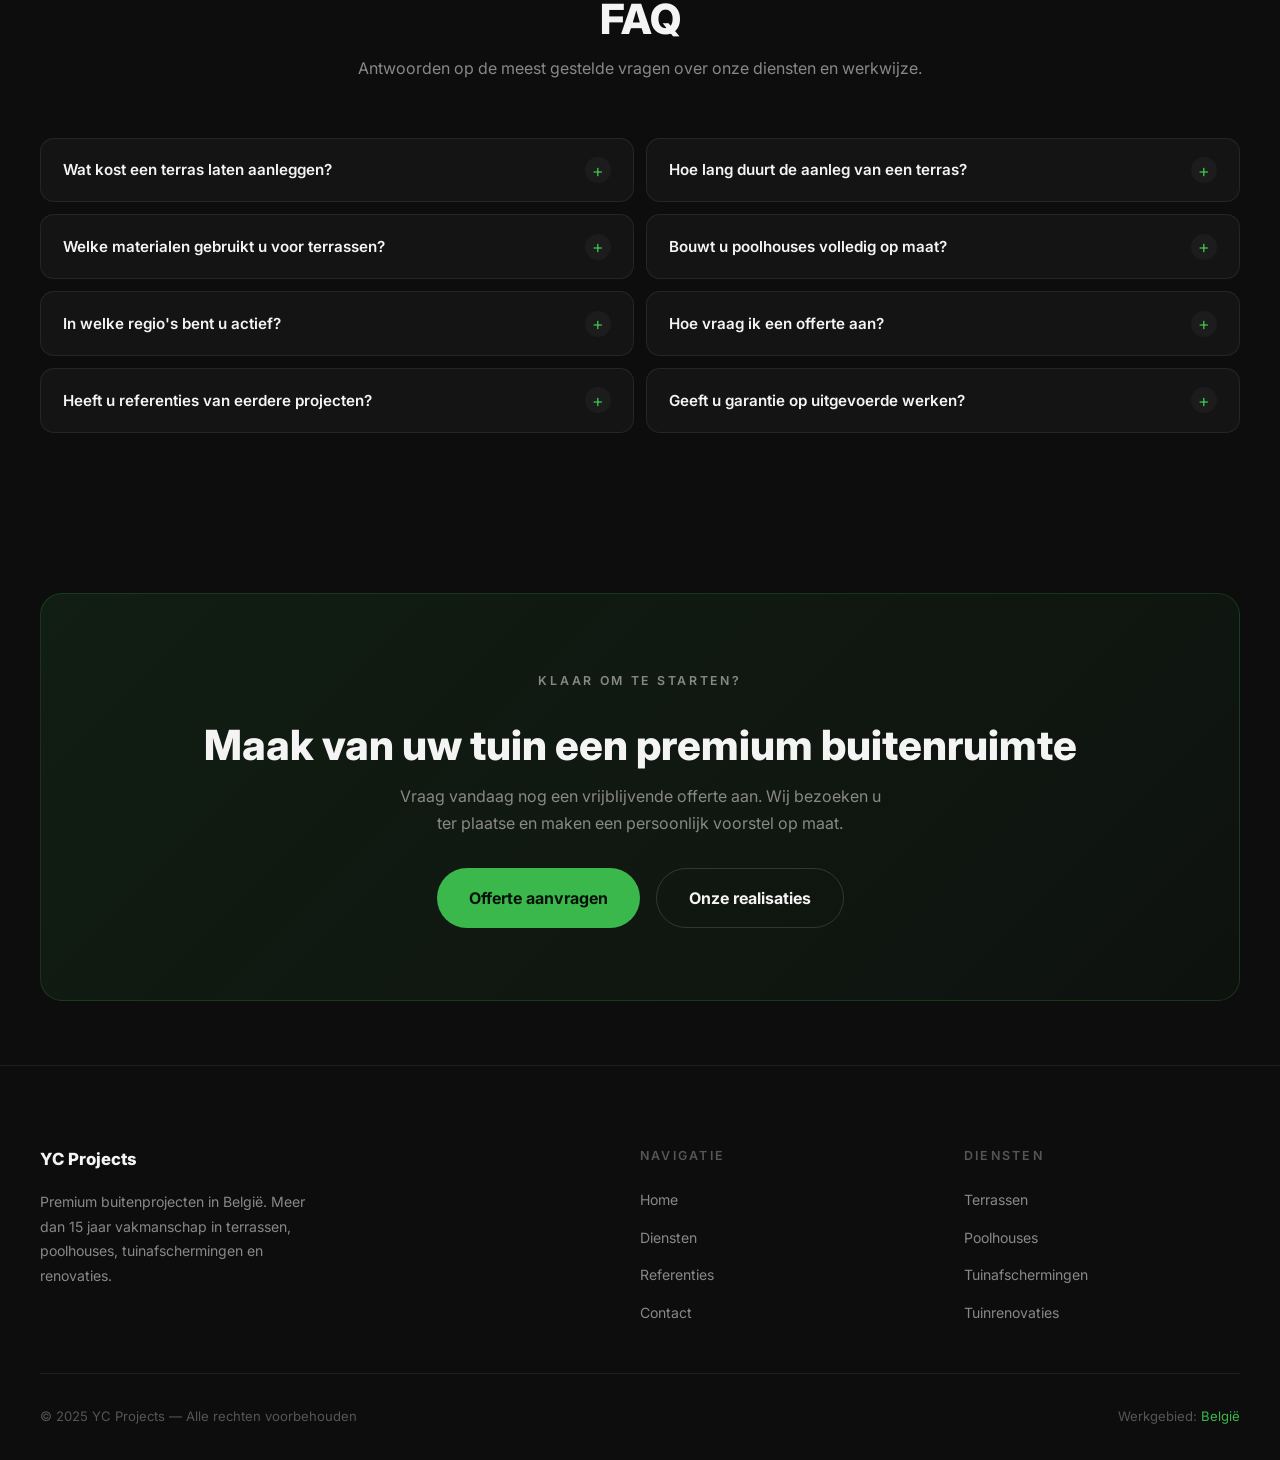
==== commit f616ada3: "Hero: alleen 'indruk' groen, foto 30% crop, knop #2a9e38 + 4px radius" ====
--- a/index.html
+++ b/index.html
@@ -54,7 +54,7 @@
       <div class="container">
         <div class="hero-content">
           <p class="eyebrow">Premium buitenprojecten in België</p>
-          <h1>Buitenruimtes die <em>indruk maken</em>.<br>Elk project op maat.</h1>
+          <h1>Buitenruimtes die <em>indruk</em> maken.<br>Elk project op maat.</h1>
           <p class="hero-lead">Van strak terras tot luxe poolhouse — YC Projects realiseert hoogwaardige buitenruimtes die jaar na jaar indruk maken.</p>
           <div class="hero-actions">
             <a href="contact.html" class="btn btn-primary btn-lg">Offerte aanvragen</a>
--- a/styles.css
+++ b/styles.css
@@ -204,7 +204,7 @@
 .hero-bg {
   position: absolute; inset: 0;
   background-size: cover;
-  background-position: center top;
+  background-position: center 30%;
 }
 .hero-overlay {
   position: absolute; inset: 0;
@@ -224,6 +224,13 @@
 }
 .hero-actions { display: flex; flex-wrap: wrap; gap: 1rem; }
 .hero-actions .btn { border-radius: 6px; }
+.hero-actions .btn-primary {
+  background: #2a9e38;
+  border-radius: 4px;
+  font-weight: 500;
+  box-shadow: none;
+}
+.hero-actions .btn-primary:hover { box-shadow: none; opacity: 0.9; }
 .hero-stats {
   display: flex;
   gap: 2.5rem;
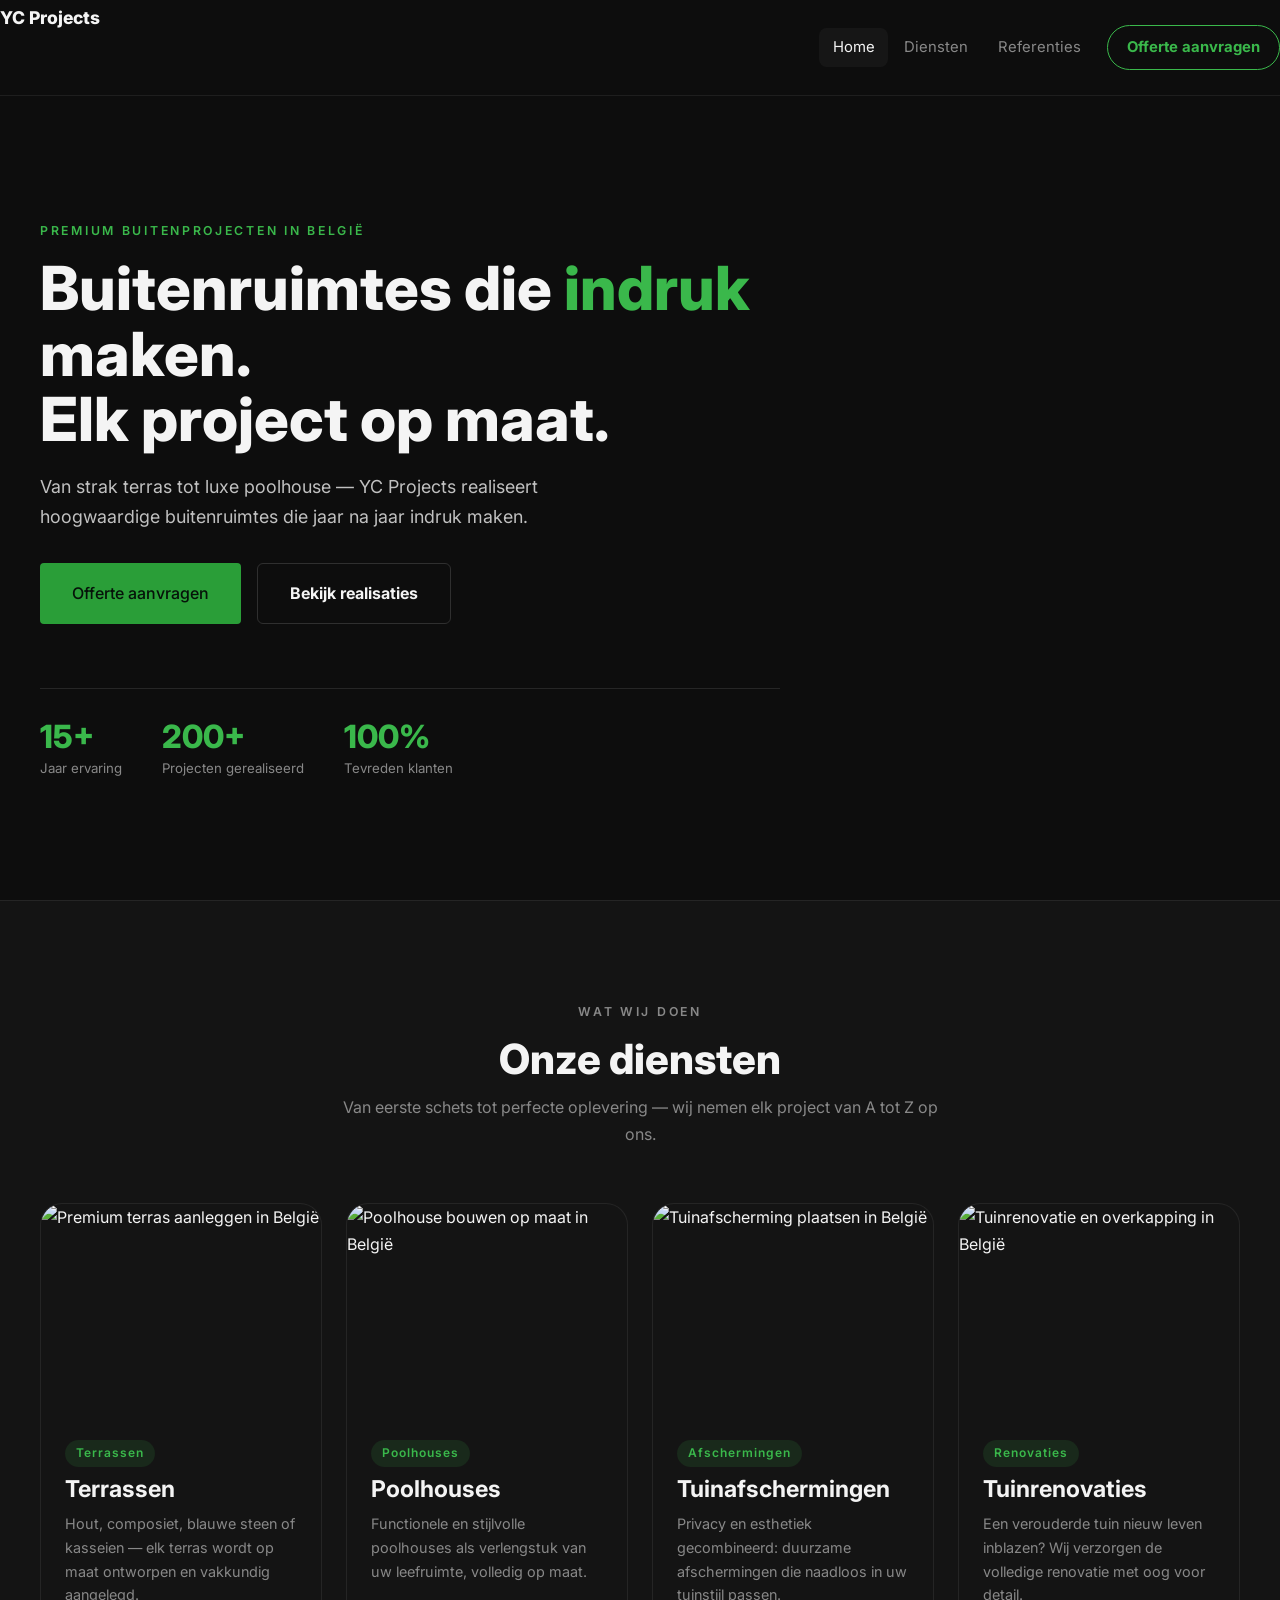
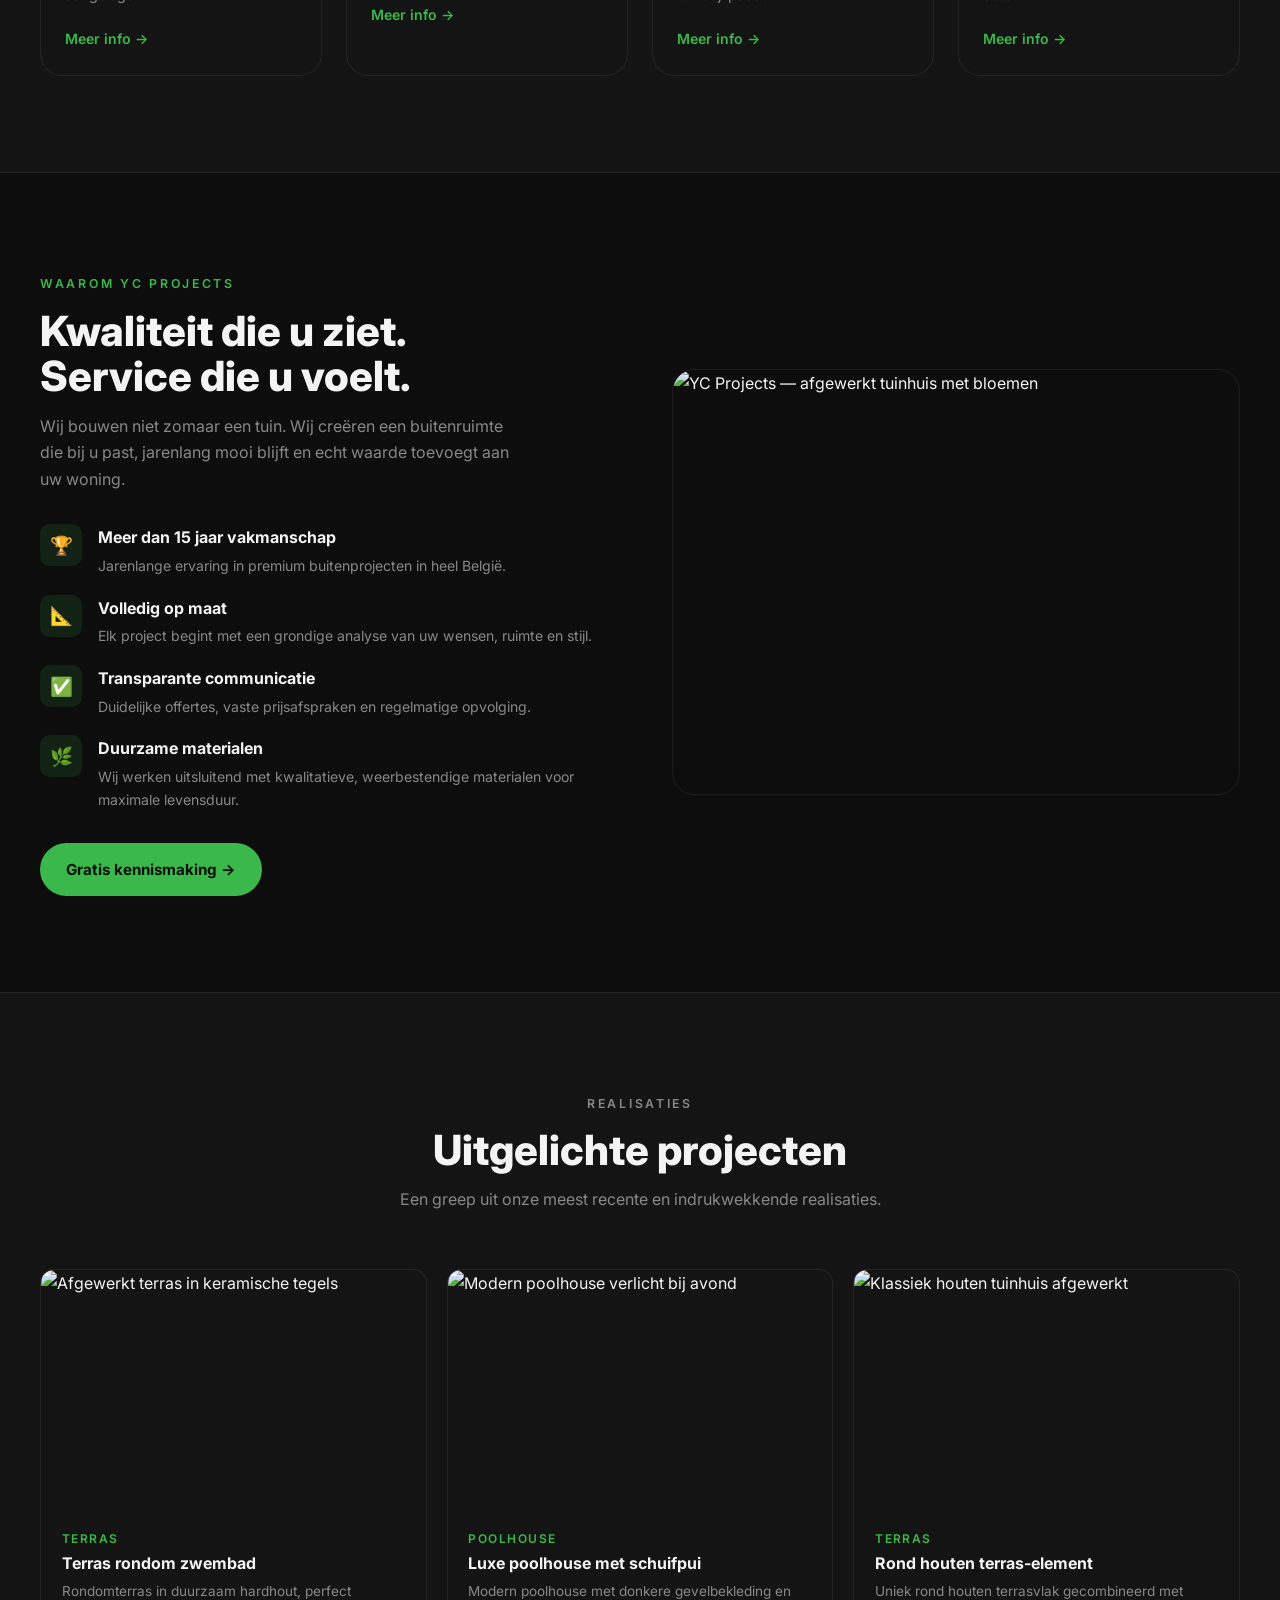
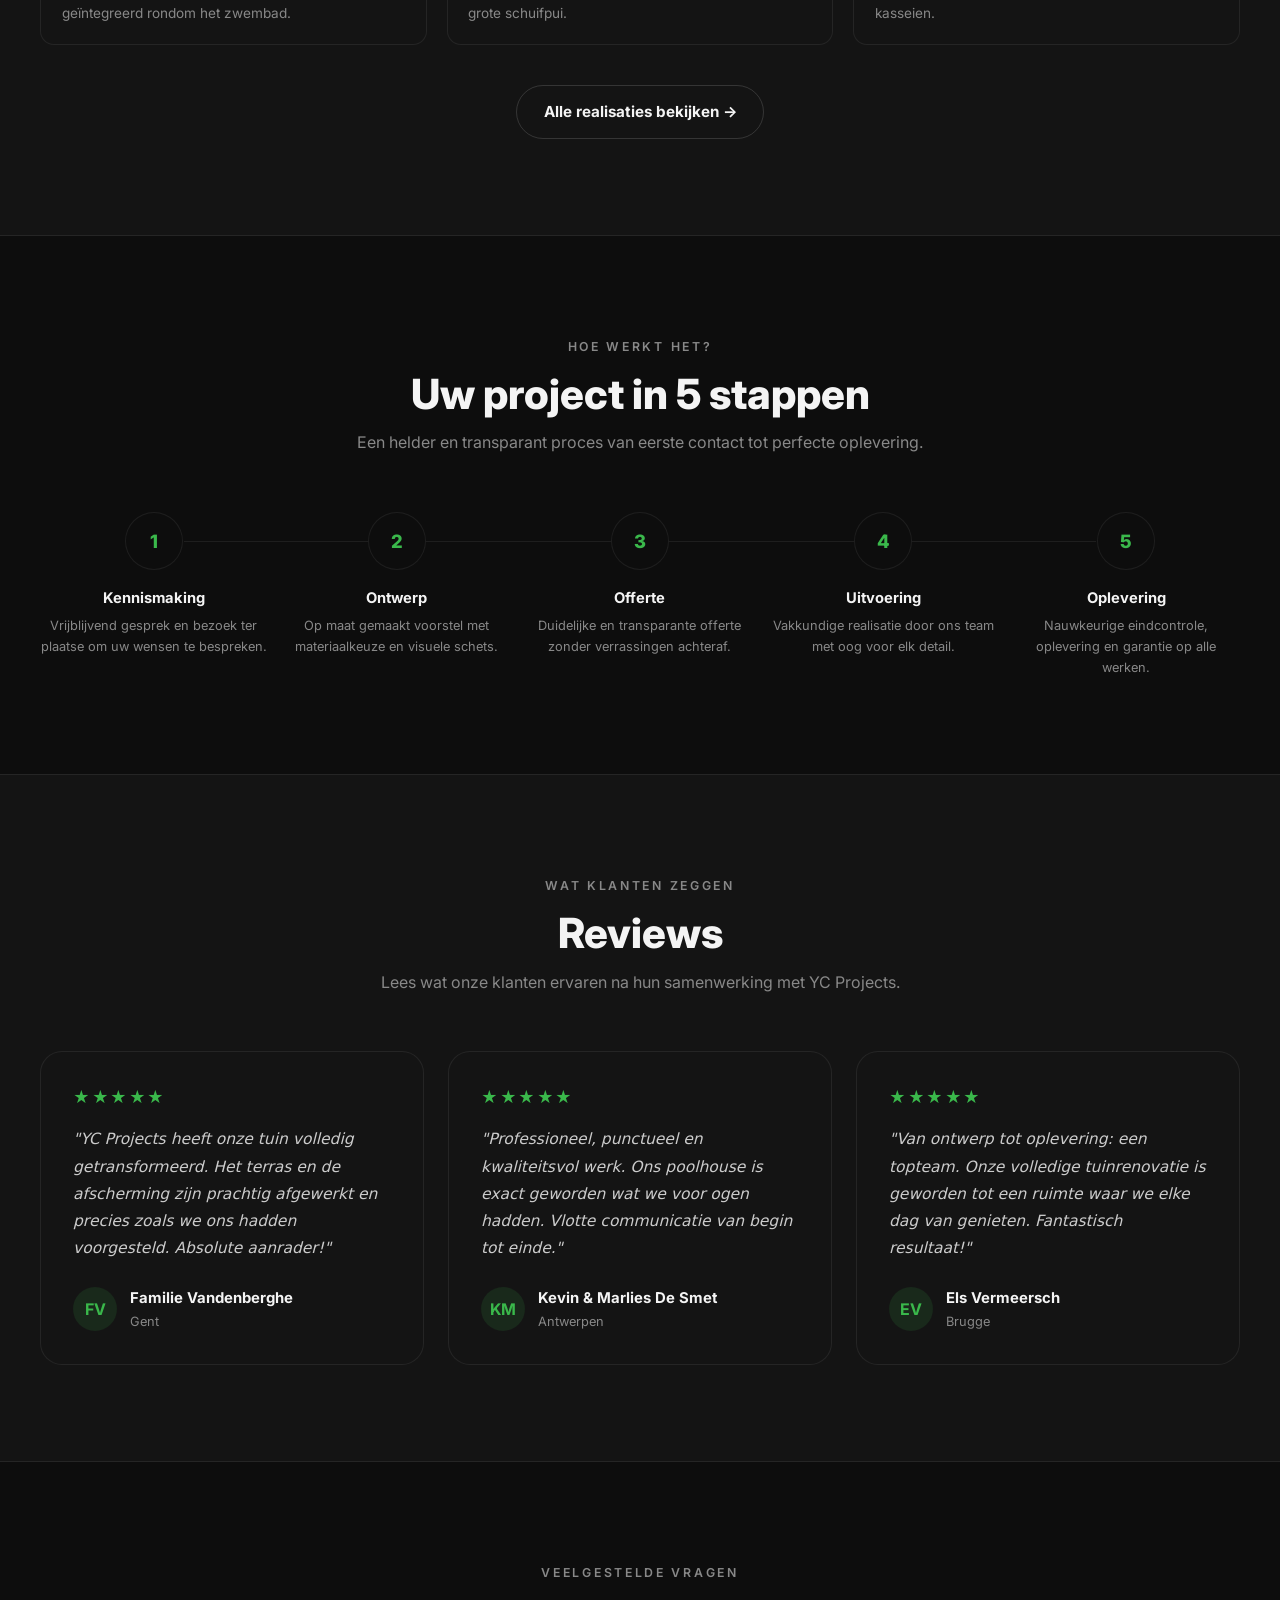
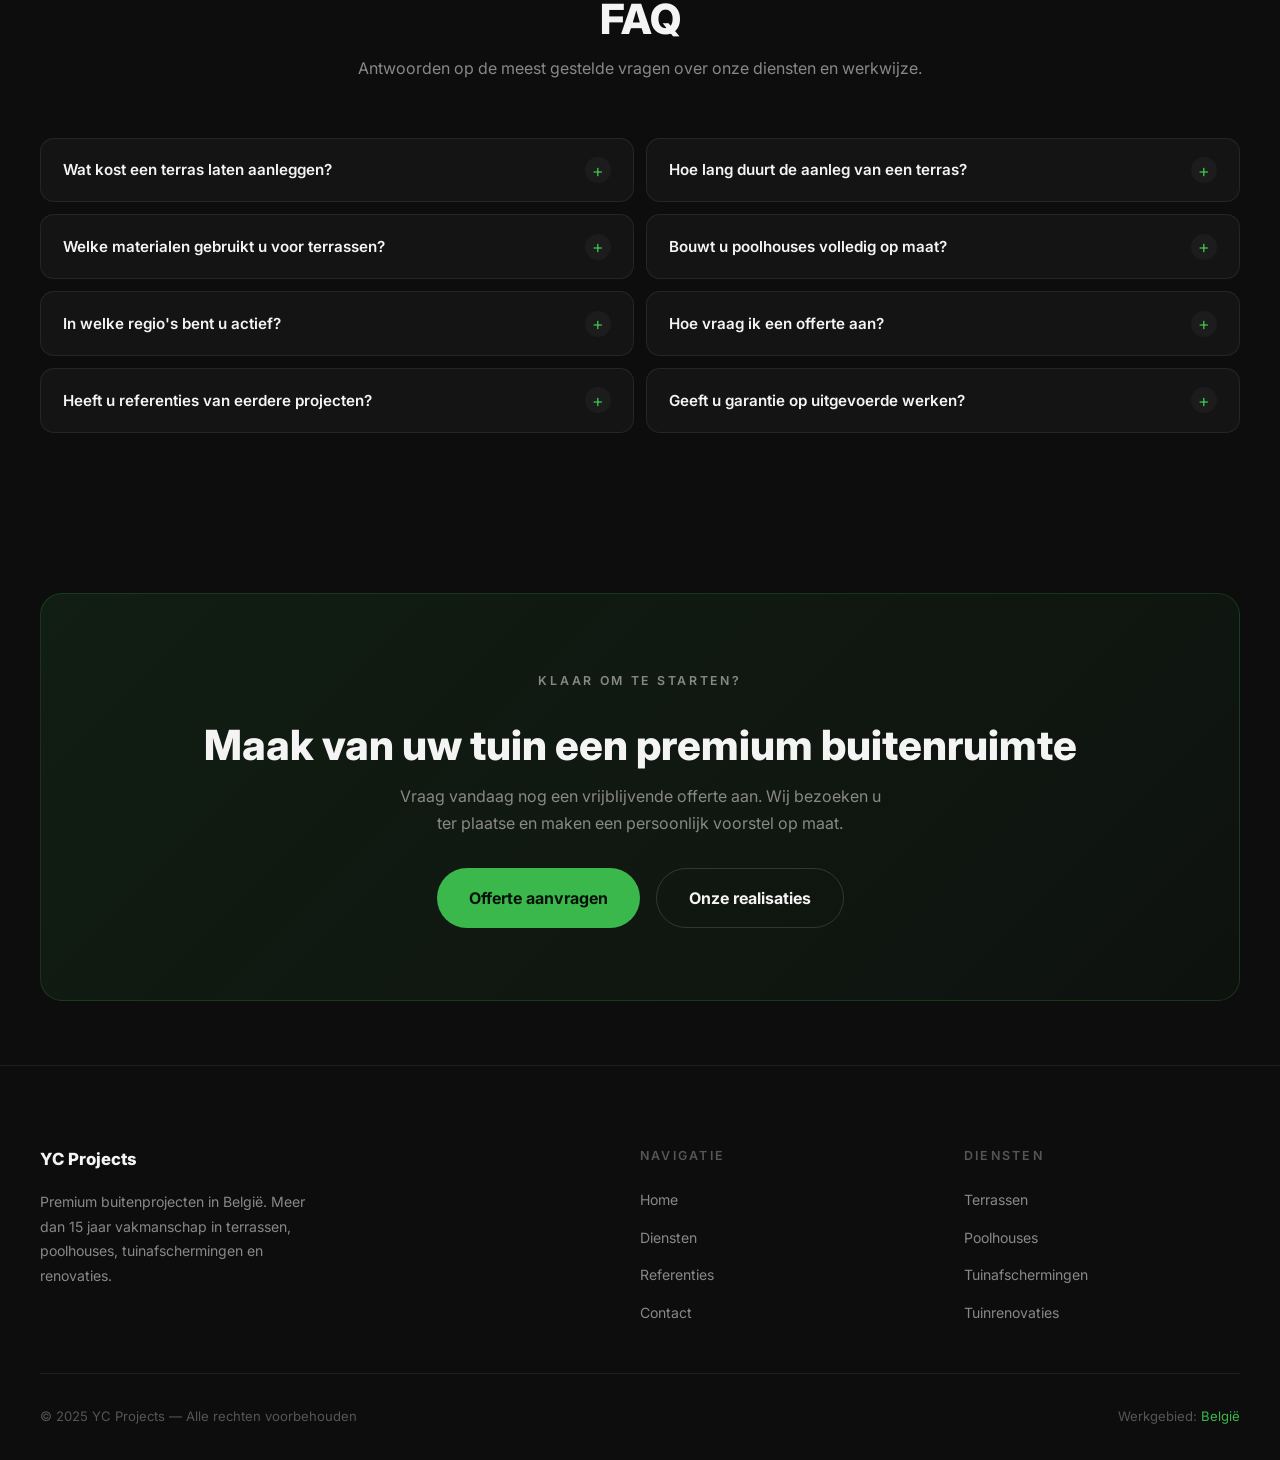
==== commit f0707edd: "Website afgewerkt met echte foto's uit gesorteerde mappen" ====
--- a/index.html
+++ b/index.html
@@ -49,7 +49,7 @@
   <main>
 
     <section class="hero">
-      <div class="hero-bg" style="background-image:url('assets/images/terrassen/374.jpg')"></div>
+      <div class="hero-bg" style="background-image:url('assets/images/poolhouses/modern/6044.jpg')"></div>
       <div class="hero-overlay"></div>
       <div class="container">
         <div class="hero-content">
@@ -79,7 +79,7 @@
         <div class="grid-4">
           <div class="dienst-card reveal" data-delay="0.05">
             <div class="dienst-img-wrap">
-              <img src="assets/images/terrassen/278.jpg" alt="Premium terras aanleggen" class="dienst-img" loading="lazy">
+              <img src="assets/images/terrassen/tegels/956.jpg" alt="Premium terras aanleggen in België" class="dienst-img" loading="lazy">
             </div>
             <div class="dienst-body">
               <span class="dienst-tag">Terrassen</span>
@@ -90,7 +90,7 @@
           </div>
           <div class="dienst-card reveal" data-delay="0.10">
             <div class="dienst-img-wrap">
-              <img src="assets/images/poolhouses/445.jpg" alt="Poolhouse bouwen op maat" class="dienst-img" loading="lazy">
+              <img src="assets/images/poolhouses/modern/489.jpg" alt="Poolhouse bouwen op maat in België" class="dienst-img" loading="lazy">
             </div>
             <div class="dienst-body">
               <span class="dienst-tag">Poolhouses</span>
@@ -101,7 +101,7 @@
           </div>
           <div class="dienst-card reveal" data-delay="0.15">
             <div class="dienst-img-wrap">
-              <img src="assets/images/afschermingen/378.jpg" alt="Tuinafscherming plaatsen" class="dienst-img" loading="lazy">
+              <img src="assets/images/afschermingen/composiet/387.jpg" alt="Tuinafscherming plaatsen in België" class="dienst-img" loading="lazy">
             </div>
             <div class="dienst-body">
               <span class="dienst-tag">Afschermingen</span>
@@ -112,7 +112,7 @@
           </div>
           <div class="dienst-card reveal" data-delay="0.20">
             <div class="dienst-img-wrap">
-              <img src="assets/images/terrassen/264.jpg" alt="Tuinrenovatie België" class="dienst-img" loading="lazy">
+              <img src="assets/images/overkapping/610.jpg" alt="Tuinrenovatie en overkapping in België" class="dienst-img" loading="lazy">
             </div>
             <div class="dienst-body">
               <span class="dienst-tag">Renovaties</span>
@@ -165,7 +165,7 @@
             <a href="contact.html" class="btn btn-primary reveal" data-delay="0.22" style="margin-top:2rem">Gratis kennismaking →</a>
           </div>
           <div class="split-img reveal" data-delay="0.1">
-            <img src="assets/images/poolhouses/6044.jpg" alt="YC Projects — premium poolhouse realisatie" loading="lazy">
+            <img src="assets/images/tuinhuis/448.jpg" alt="YC Projects — afgewerkt tuinhuis met bloemen" loading="lazy">
           </div>
         </div>
       </div>
@@ -181,7 +181,7 @@
         <div class="projects-grid">
           <div class="project-card reveal" data-delay="0.05">
             <div class="project-card-img">
-              <img src="assets/images/terrassen/374.jpg" alt="Houten terras rondom zwembad" loading="lazy">
+              <img src="assets/images/terrassen/tegels/956.jpg" alt="Afgewerkt terras in keramische tegels" loading="lazy">
             </div>
             <div class="project-card-body">
               <p class="type">Terras</p>
@@ -191,7 +191,7 @@
           </div>
           <div class="project-card reveal" data-delay="0.10">
             <div class="project-card-img">
-              <img src="assets/images/poolhouses/489.jpg" alt="Luxe poolhouse met schuifpui" loading="lazy">
+              <img src="assets/images/poolhouses/modern/6044.jpg" alt="Modern poolhouse verlicht bij avond" loading="lazy">
             </div>
             <div class="project-card-body">
               <p class="type">Poolhouse</p>
@@ -201,7 +201,7 @@
           </div>
           <div class="project-card reveal" data-delay="0.15">
             <div class="project-card-img">
-              <img src="assets/images/terrassen/368.jpg" alt="Rond houten terras-element" loading="lazy">
+              <img src="assets/images/tuinhuis/448.jpg" alt="Klassiek houten tuinhuis afgewerkt" loading="lazy">
             </div>
             <div class="project-card-body">
               <p class="type">Terras</p>
--- a/styles.css
+++ b/styles.css
@@ -105,8 +105,18 @@
   width: 100%;
 }
 
-.logo-link { display: flex; align-items: center; gap: 0.5rem; }
-.logo { height: 80px; width: auto; display: block; }
+.logo-link {
+  display: block;
+  overflow: hidden;
+  height: 90px;
+  flex-shrink: 0;
+}
+.logo {
+  height: 260px;
+  width: auto;
+  display: block;
+  margin-top: -72px;
+}
 .logo-text { font-weight: 800; font-size: 1.1rem; }
 
 .site-nav { display: flex; align-items: center; gap: 0.15rem; }
@@ -584,7 +594,8 @@
 
 @media (max-width: 768px) {
   :root { --nav-h: 76px; }
-  .logo { height: 60px; }
+  .logo-link { height: 66px; }
+  .logo { height: 190px; margin-top: -53px; }
   .section { padding: 3.5rem 0; }
   h1 { font-size: clamp(1.9rem,7vw,2.6rem); }
   .grid-2, .grid-3 { grid-template-columns: 1fr; }
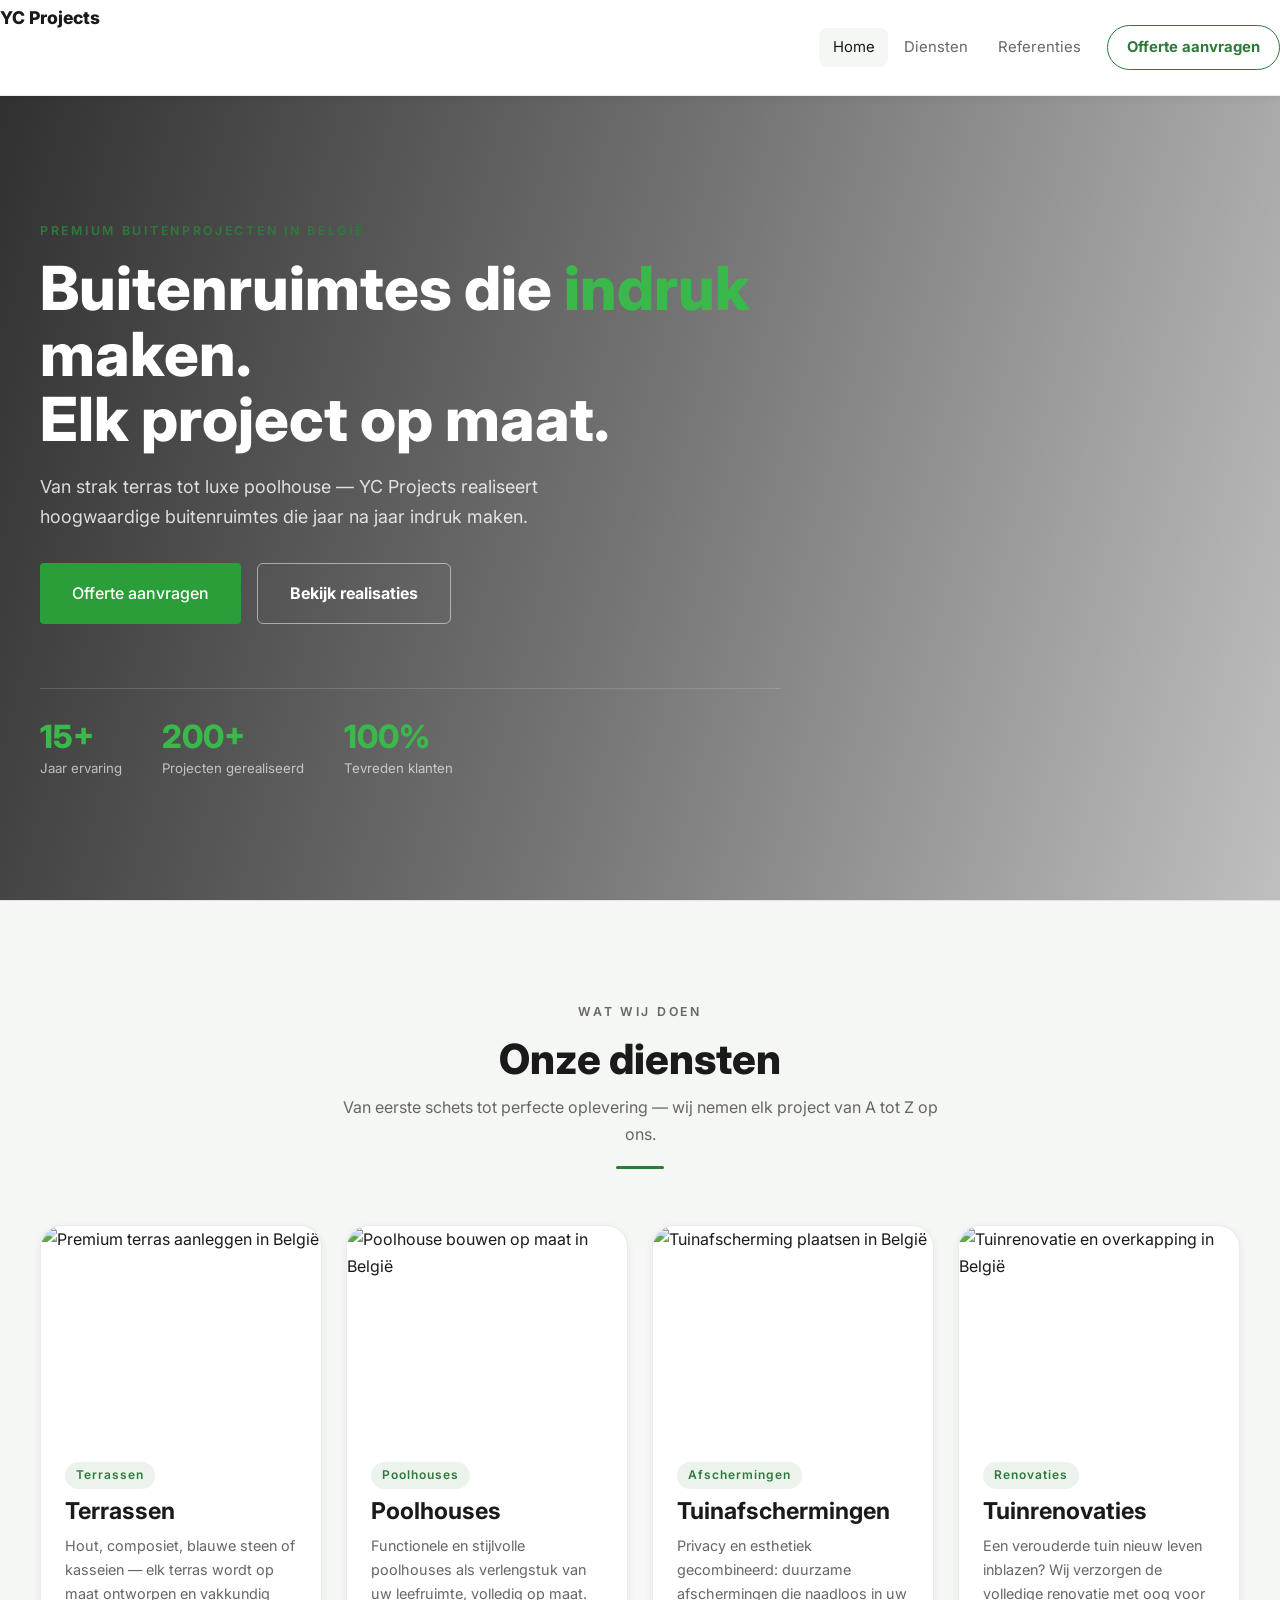
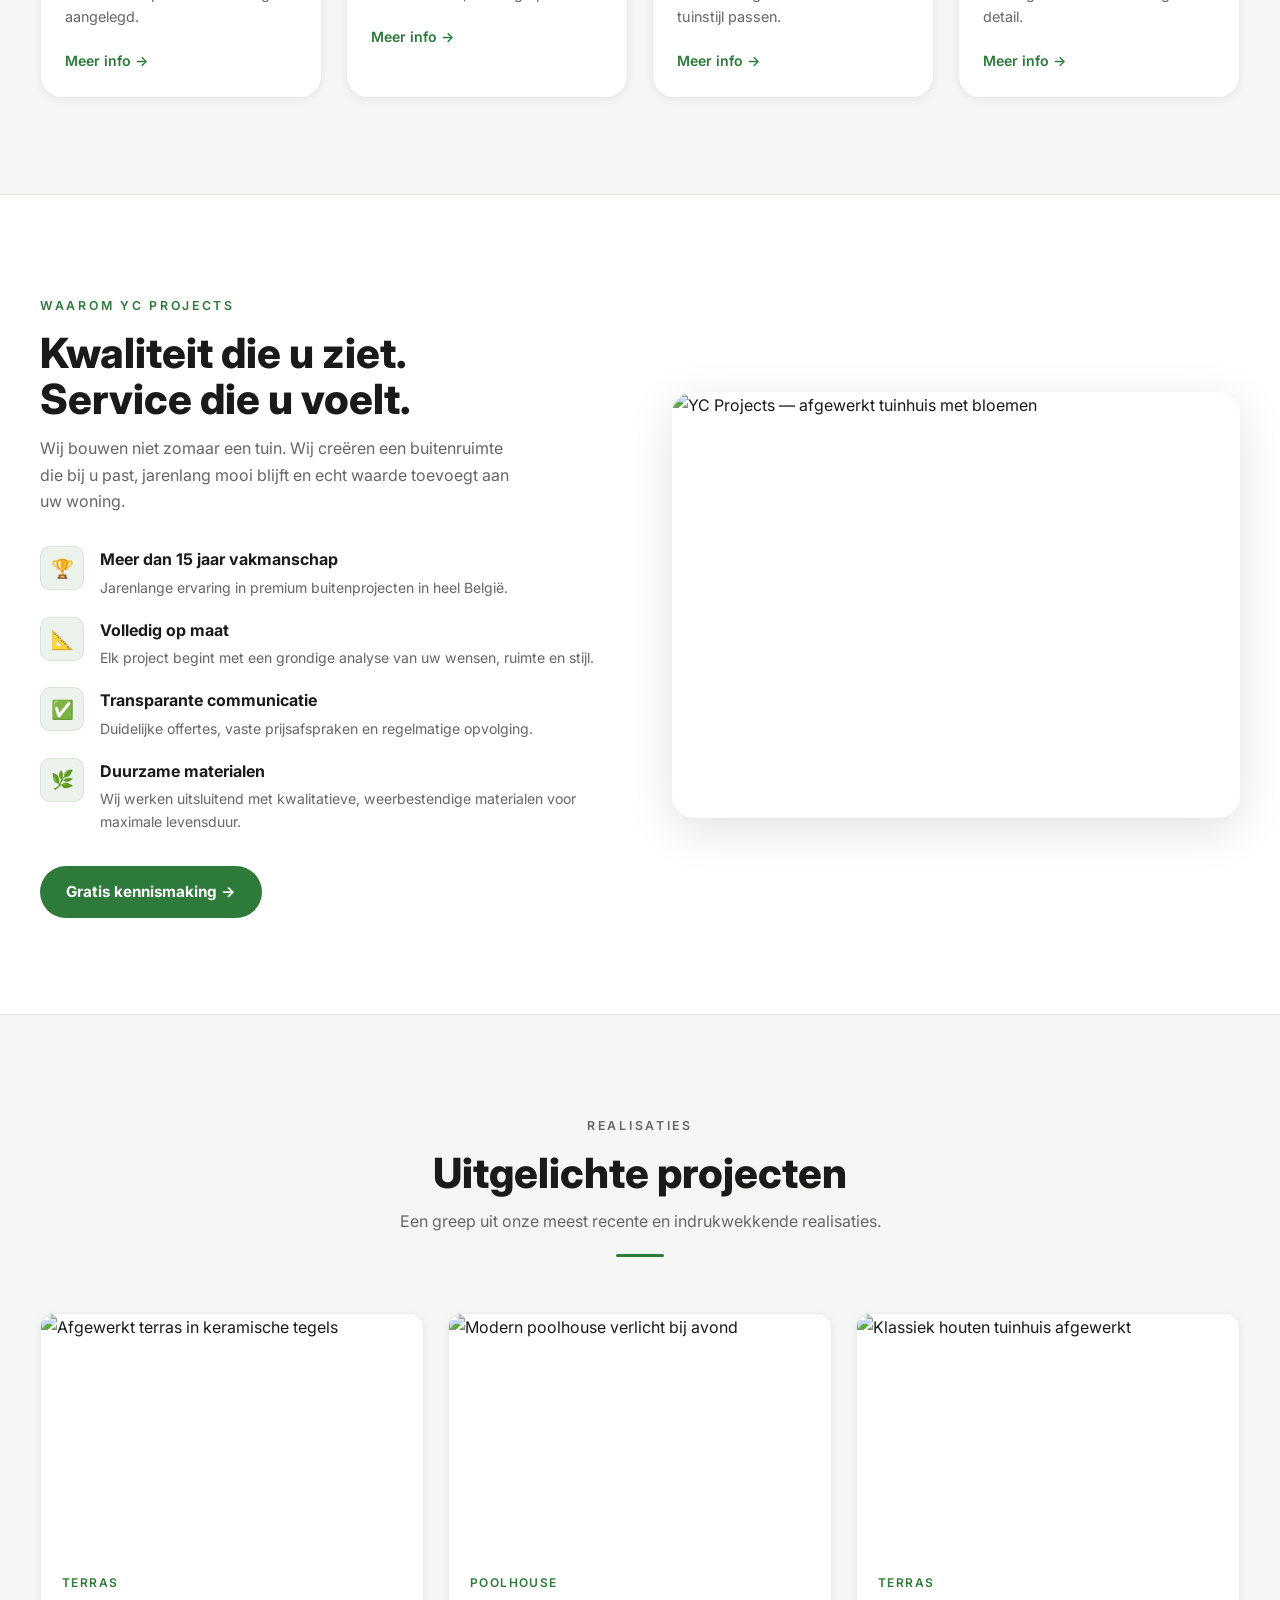
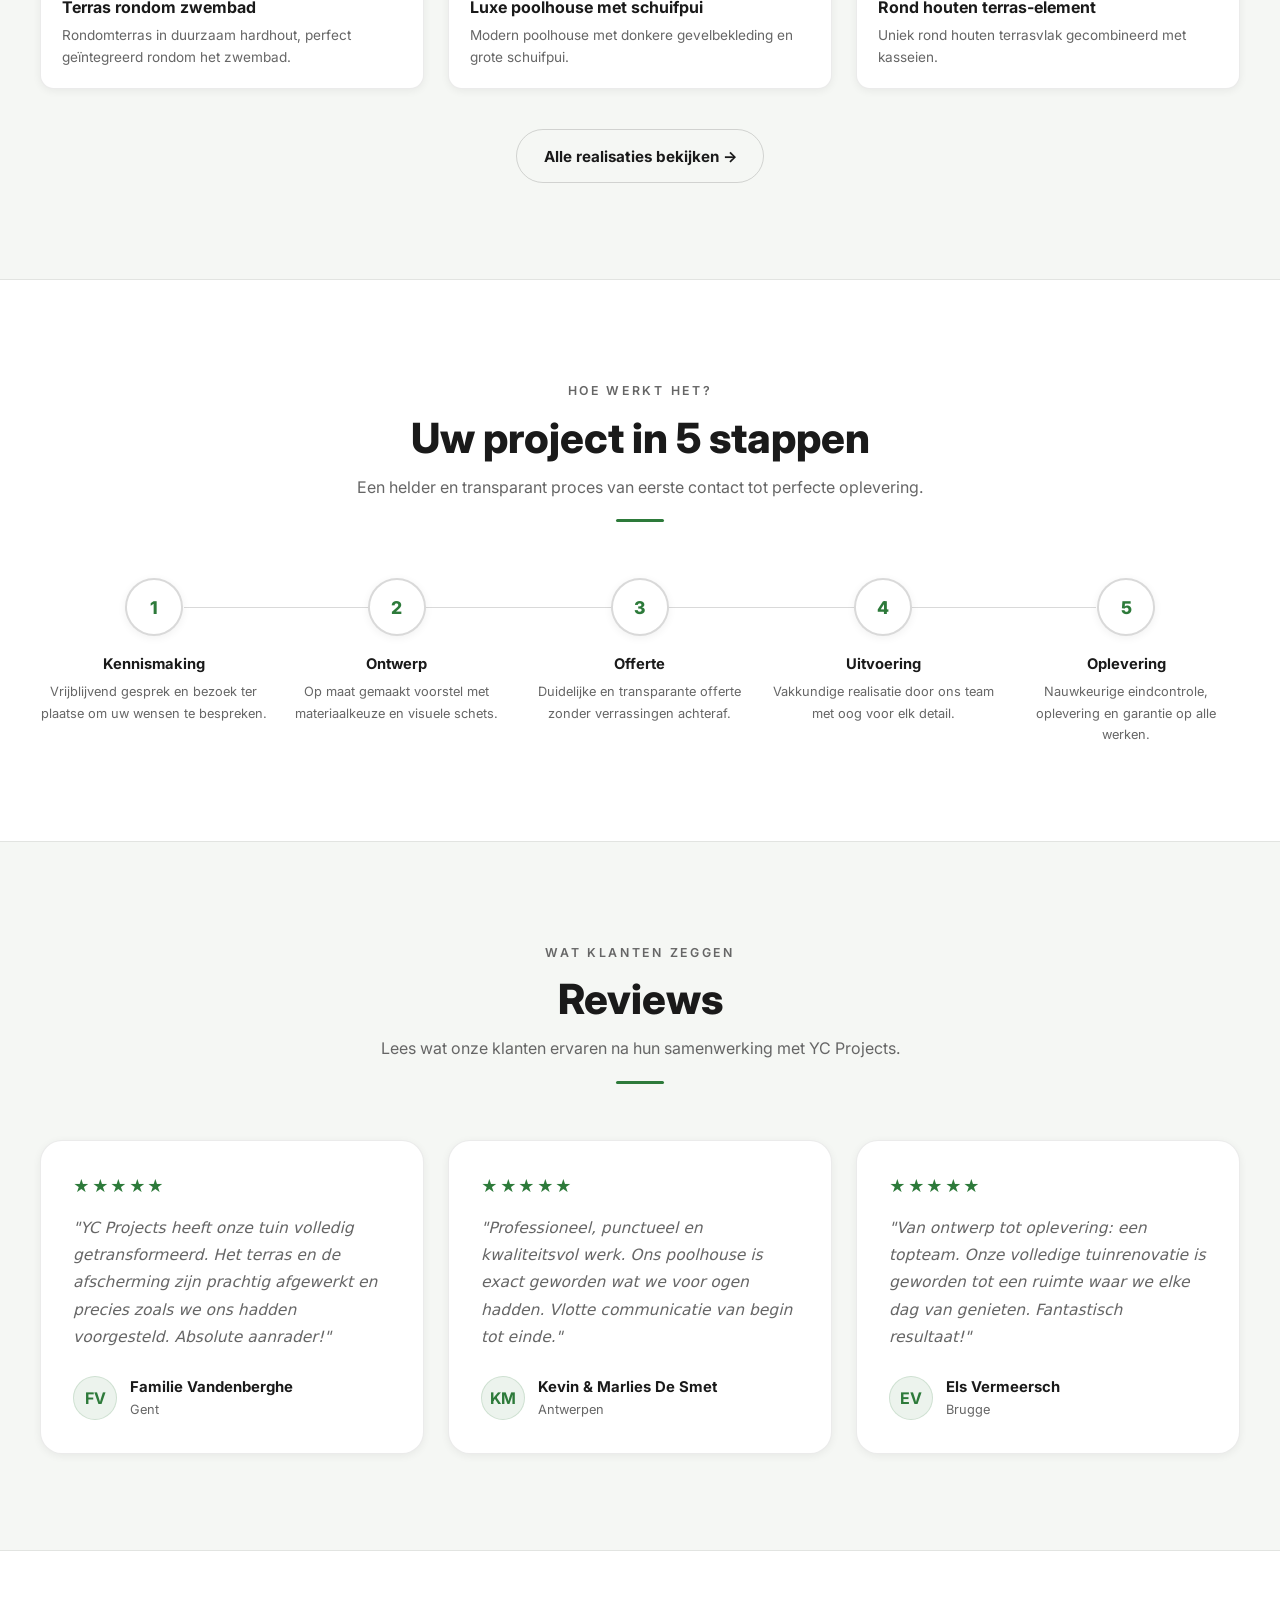
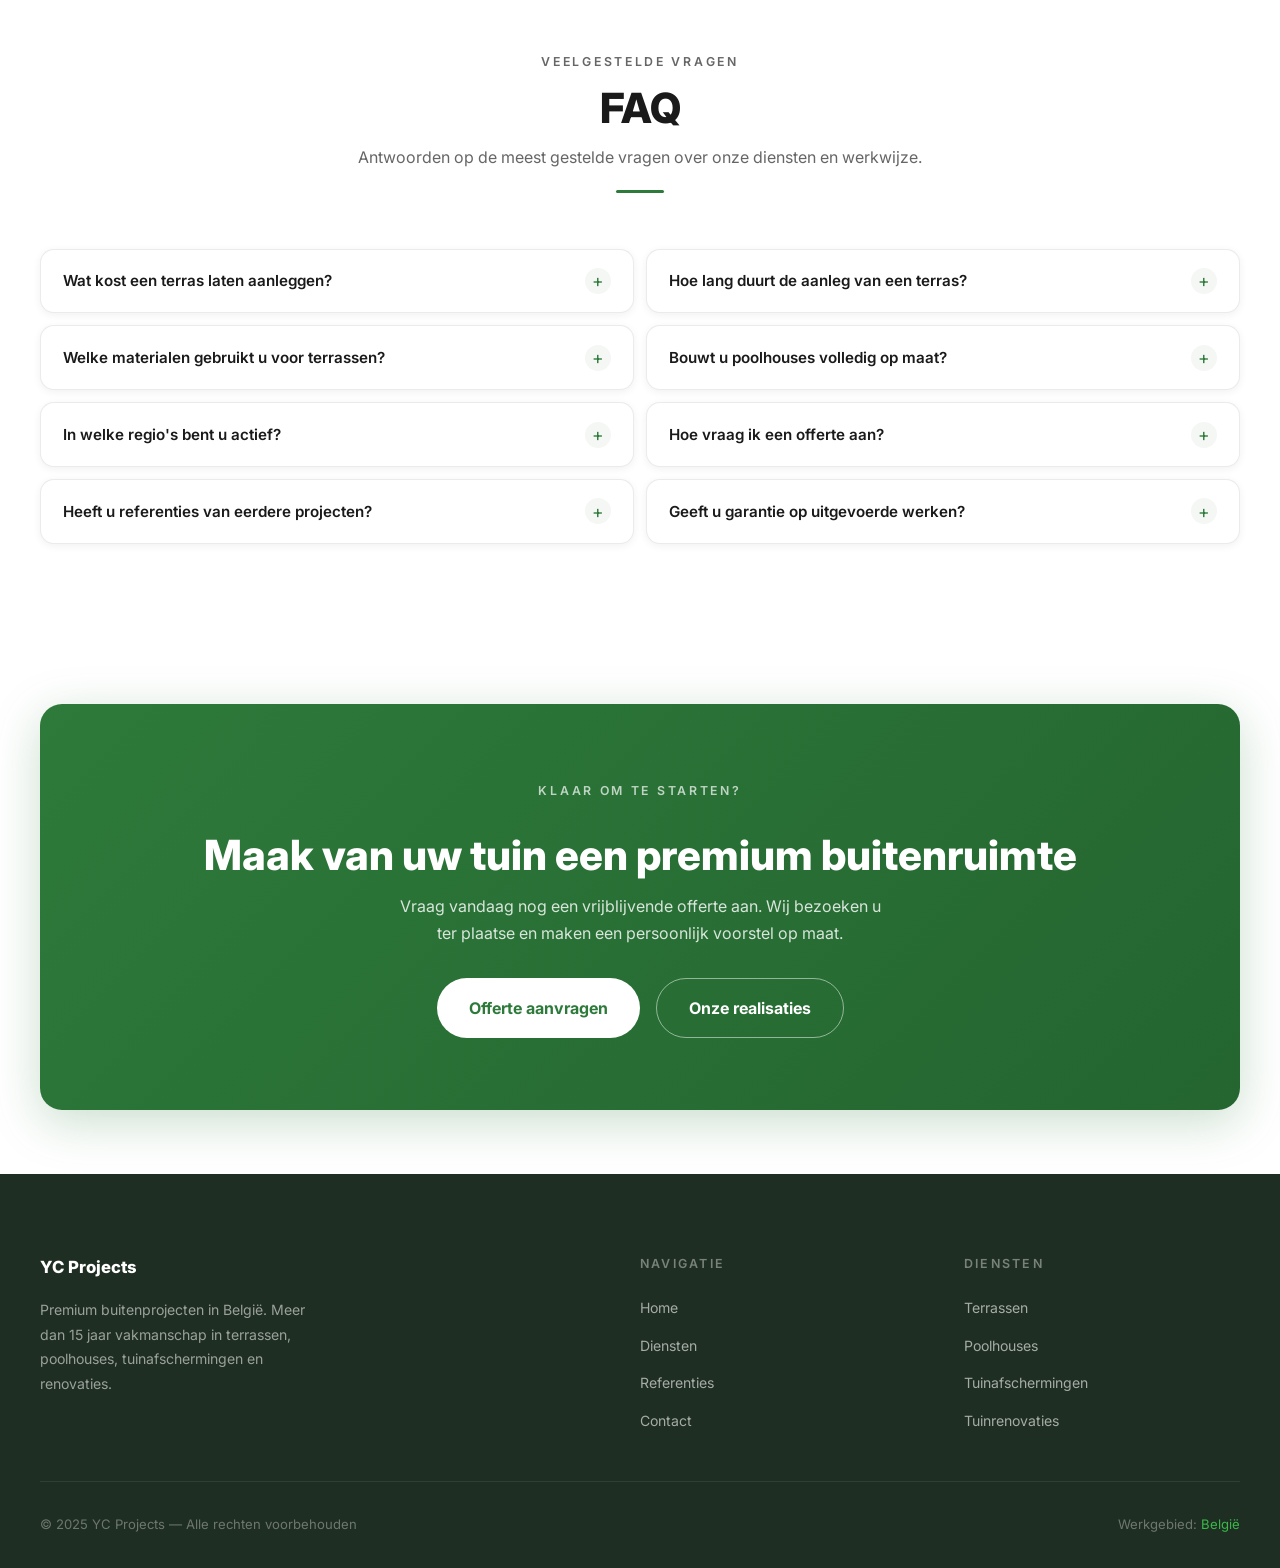
==== commit 57369f5e: "Volledig nieuwe lichte stijl: wit, lichtgrijs, donkergroen accent" ====
--- a/index.html
+++ b/index.html
@@ -58,7 +58,7 @@
           <p class="hero-lead">Van strak terras tot luxe poolhouse — YC Projects realiseert hoogwaardige buitenruimtes die jaar na jaar indruk maken.</p>
           <div class="hero-actions">
             <a href="contact.html" class="btn btn-primary btn-lg">Offerte aanvragen</a>
-            <a href="referenties.html" class="btn btn-ghost btn-lg">Bekijk realisaties</a>
+            <a href="referenties.html" class="btn btn-ghost btn-lg" style="border-color:rgba(255,255,255,0.5);color:#fff">Bekijk realisaties</a>
           </div>
           <div class="hero-stats">
             <div class="stat-item"><strong>15+</strong><span>Jaar ervaring</span></div>
--- a/styles.css
+++ b/styles.css
@@ -1,23 +1,27 @@
 /* ===========================================
-   YC Projects — Premium Website Stylesheet
+   YC Projects — Licht & Modern Stylesheet
    =========================================== */
 
 :root {
-  --bg:         #0D0D0D;
-  --surface:    #141414;
-  --surface-2:  #1C1C1C;
-  --accent:     #3AB84B;
-  --accent-dim: rgba(58,184,75,0.12);
-  --text:       #F4F4F4;
-  --muted:      #888888;
-  --dim:        #555555;
-  --border:     rgba(255,255,255,0.07);
-  --border-2:   rgba(255,255,255,0.14);
-  --radius-s:   8px;
-  --radius:     14px;
-  --radius-l:   22px;
-  --max-w:      1200px;
-  --nav-h:      96px;
+  --bg:          #FFFFFF;
+  --surface:     #F5F7F4;
+  --surface-2:   #ECEEE9;
+  --accent:      #2D7A3A;
+  --accent-light:#3AB84B;
+  --accent-dim:  rgba(45,122,58,0.09);
+  --text:        #1A1A1A;
+  --muted:       #666666;
+  --dim:         #999999;
+  --border:      rgba(0,0,0,0.08);
+  --border-2:    rgba(0,0,0,0.15);
+  --shadow-s:    0 2px 8px rgba(0,0,0,0.06);
+  --shadow:      0 4px 24px rgba(0,0,0,0.08);
+  --shadow-l:    0 12px 48px rgba(0,0,0,0.12);
+  --radius-s:    8px;
+  --radius:      14px;
+  --radius-l:    22px;
+  --max-w:       1200px;
+  --nav-h:       96px;
 }
 
 /* ── Reset ── */
@@ -36,7 +40,7 @@
 ul, ol { list-style: none; }
 
 ::-webkit-scrollbar { width: 5px; }
-::-webkit-scrollbar-track { background: var(--bg); }
+::-webkit-scrollbar-track { background: var(--surface); }
 ::-webkit-scrollbar-thumb { background: var(--accent); border-radius: 3px; }
 
 /* ── Layout ── */
@@ -44,8 +48,8 @@
   width: min(var(--max-w), calc(100% - 2.5rem));
   margin: 0 auto;
 }
-.section     { padding: 6rem 0; }
-.section-sm  { padding: 4rem 0; }
+.section    { padding: 6rem 0; }
+.section-sm { padding: 4rem 0; }
 .section-dark {
   background: var(--surface);
   border-top: 1px solid var(--border);
@@ -75,10 +79,10 @@
   text-transform: uppercase;
   margin-bottom: 0.9rem;
 }
-h1 { font-size: clamp(2.2rem,5vw,3.8rem); line-height: 1.08; font-weight: 800; }
-h2 { font-size: clamp(1.7rem,3.5vw,2.6rem); line-height: 1.1; font-weight: 800; }
-h3 { font-size: clamp(1.15rem,2vw,1.45rem); line-height: 1.2; font-weight: 700; }
-h4 { font-size: 1rem; font-weight: 700; }
+h1 { font-size: clamp(2.2rem,5vw,3.8rem); line-height: 1.08; font-weight: 800; color: var(--text); }
+h2 { font-size: clamp(1.7rem,3.5vw,2.6rem); line-height: 1.1; font-weight: 800; color: var(--text); }
+h3 { font-size: clamp(1.15rem,2vw,1.45rem); line-height: 1.2; font-weight: 700; color: var(--text); }
+h4 { font-size: 1rem; font-weight: 700; color: var(--text); }
 
 .section-header { text-align: center; max-width: 600px; margin: 0 auto 3.5rem; }
 .section-header h2 { margin-bottom: 0.75rem; }
@@ -92,10 +96,10 @@
   height: var(--nav-h);
   display: flex;
   align-items: center;
-  background: #0D0D0D;
+  background: #FFFFFF;
   border-bottom: 1px solid var(--border);
-}
-.site-header.scrolled { background: #0D0D0D; }
+  box-shadow: var(--shadow-s);
+}
 
 .header-inner {
   display: flex;
@@ -117,7 +121,7 @@
   display: block;
   margin-top: -72px;
 }
-.logo-text { font-weight: 800; font-size: 1.1rem; }
+.logo-text { font-weight: 800; font-size: 1.1rem; color: var(--text); }
 
 .site-nav { display: flex; align-items: center; gap: 0.15rem; }
 .site-nav a {
@@ -127,7 +131,7 @@
   border-radius: var(--radius-s);
   transition: color 0.2s, background 0.2s;
 }
-.site-nav a:hover, .site-nav a.active { color: var(--text); background: rgba(255,255,255,0.04); }
+.site-nav a:hover, .site-nav a.active { color: var(--text); background: var(--surface); }
 
 .nav-cta {
   background: transparent !important;
@@ -139,7 +143,7 @@
   margin-left: 0.6rem;
   transition: background 0.2s, color 0.2s !important;
 }
-.nav-cta:hover { background: var(--accent) !important; color: #061209 !important; }
+.nav-cta:hover { background: var(--accent) !important; color: #FFFFFF !important; }
 
 .nav-toggle {
   display: none;
@@ -174,35 +178,35 @@
   font-size: 0.95rem;
   cursor: pointer;
   border: none;
-  transition: transform 0.2s, opacity 0.2s, background 0.2s, box-shadow 0.2s;
+  transition: transform 0.2s, box-shadow 0.2s, background 0.2s, color 0.2s;
   white-space: nowrap;
 }
 .btn:hover { transform: translateY(-2px); }
 .btn:active { transform: translateY(0); }
 
-.btn-primary { background: var(--accent); color: #061209; }
-.btn-primary:hover { box-shadow: 0 8px 30px rgba(58,184,75,0.3); }
+.btn-primary { background: var(--accent); color: #FFFFFF; }
+.btn-primary:hover { box-shadow: 0 6px 24px rgba(45,122,58,0.28); }
 
 .btn-ghost {
   background: transparent;
   color: var(--text);
-  border: 1px solid var(--border-2);
-}
-.btn-ghost:hover { background: rgba(255,255,255,0.06); border-color: rgba(255,255,255,0.2); }
+  border: 1.5px solid var(--border-2);
+}
+.btn-ghost:hover { background: var(--surface); border-color: var(--border-2); }
 
 .btn-outline {
   background: transparent;
   color: var(--text);
-  border: 1px solid var(--border);
+  border: 1.5px solid var(--border-2);
   border-radius: 999px;
 }
 .btn-outline:hover, .btn-outline.active {
-  background: var(--accent); color: #061209; border-color: var(--accent);
+  background: var(--accent); color: #FFFFFF; border-color: var(--accent);
 }
 
 .btn-lg { padding: 1rem 2rem; font-size: 1rem; }
 
-/* ── Hero ── */
+/* ── Hero (blijft donker — foto sectie) ── */
 .hero {
   position: relative;
   min-height: 100vh;
@@ -218,16 +222,21 @@
 }
 .hero-overlay {
   position: absolute; inset: 0;
-  background: linear-gradient(125deg,rgba(13,13,13,.92) 0%,rgba(13,13,13,.65) 55%,rgba(13,13,13,.4) 100%);
+  background: linear-gradient(
+    105deg,
+    rgba(0,0,0,0.82) 0%,
+    rgba(0,0,0,0.55) 50%,
+    rgba(0,0,0,0.25) 100%
+  );
 }
 .hero-content {
   position: relative; z-index: 2;
   max-width: 740px; padding: 4rem 0;
 }
-.hero h1 { margin-bottom: 1.2rem; }
-.hero h1 em { color: var(--accent); font-style: normal; }
+.hero h1 { color: #FFFFFF; margin-bottom: 1.2rem; }
+.hero h1 em { color: var(--accent-light); font-style: normal; }
 .hero-lead {
-  color: rgba(244,244,244,.78);
+  color: rgba(255,255,255,0.82);
   font-size: 1.12rem;
   max-width: 54ch;
   margin-bottom: 2rem;
@@ -241,38 +250,45 @@
   box-shadow: none;
 }
 .hero-actions .btn-primary:hover { box-shadow: none; opacity: 0.9; }
+.hero-actions .btn-ghost {
+  border-color: rgba(255,255,255,0.4);
+  color: #FFFFFF;
+}
+.hero-actions .btn-ghost:hover { background: rgba(255,255,255,0.12); border-color: rgba(255,255,255,0.6); }
+
 .hero-stats {
   display: flex;
   gap: 2.5rem;
   margin-top: 4rem;
   padding-top: 2rem;
-  border-top: 1px solid rgba(255,255,255,.1);
+  border-top: 1px solid rgba(255,255,255,0.15);
 }
 .stat-item strong {
   display: block;
   font-size: 2rem; font-weight: 800;
-  color: var(--accent); line-height: 1;
-}
-.stat-item span { font-size: 0.83rem; color: var(--muted); margin-top: 0.3rem; display: block; }
-
-/* ── Page Hero (subpages) ── */
+  color: var(--accent-light); line-height: 1;
+}
+.stat-item span { font-size: 0.83rem; color: rgba(255,255,255,0.65); margin-top: 0.3rem; display: block; }
+
+/* ── Page Hero (subpagina's) ── */
 .page-hero {
   padding: calc(var(--nav-h) + 4.5rem) 0 4rem;
-  background: radial-gradient(ellipse 80% 60% at 20% 0%, rgba(58,184,75,.07) 0%, transparent 60%);
+  background: linear-gradient(135deg, rgba(45,122,58,0.06) 0%, transparent 60%), var(--surface);
   border-bottom: 1px solid var(--border);
 }
 .page-hero h1 { margin-bottom: 0.8rem; }
 .page-hero p { color: var(--muted); max-width: 56ch; font-size: 1.08rem; }
 
-/* ── Dienst cards (homepage overzicht) ── */
+/* ── Dienst cards ── */
 .dienst-card {
-  background: var(--surface);
+  background: #FFFFFF;
   border: 1px solid var(--border);
   border-radius: var(--radius-l);
   overflow: hidden;
-  transition: transform 0.3s, border-color 0.3s, box-shadow 0.3s;
-}
-.dienst-card:hover { transform: translateY(-5px); border-color: var(--border-2); box-shadow: 0 20px 60px rgba(0,0,0,.4); }
+  box-shadow: var(--shadow-s);
+  transition: transform 0.3s, box-shadow 0.3s;
+}
+.dienst-card:hover { transform: translateY(-5px); box-shadow: var(--shadow-l); }
 .dienst-img-wrap { overflow: hidden; }
 .dienst-img { width: 100%; height: 210px; object-fit: cover; transition: transform 0.5s; }
 .dienst-card:hover .dienst-img { transform: scale(1.05); }
@@ -287,7 +303,7 @@
   letter-spacing: 0.08em;
   margin-bottom: 0.6rem;
 }
-.dienst-body h3 { margin-bottom: 0.5rem; }
+.dienst-body h3 { margin-bottom: 0.5rem; color: var(--text); }
 .dienst-body p { color: var(--muted); font-size: 0.9rem; margin-bottom: 1.1rem; }
 .dienst-link {
   color: var(--accent);
@@ -305,20 +321,21 @@
 .feature-item { display: flex; gap: 1rem; align-items: flex-start; }
 .feature-icon {
   flex-shrink: 0;
-  width: 42px; height: 42px;
+  width: 44px; height: 44px;
   background: var(--accent-dim);
   border-radius: 10px;
   display: flex; align-items: center; justify-content: center;
   font-size: 1.15rem;
-}
-.feature-text h4 { font-weight: 700; margin-bottom: 0.2rem; }
+  border: 1px solid rgba(45,122,58,0.12);
+}
+.feature-text h4 { font-weight: 700; margin-bottom: 0.2rem; color: var(--text); }
 .feature-text p { color: var(--muted); font-size: 0.88rem; }
 
 .split-img {
   border-radius: var(--radius-l);
   overflow: hidden;
   aspect-ratio: 4/3;
-  border: 1px solid var(--border);
+  box-shadow: var(--shadow-l);
 }
 .split-img img { width: 100%; height: 100%; object-fit: cover; }
 
@@ -326,20 +343,21 @@
 .projects-grid {
   display: grid;
   grid-template-columns: repeat(3,1fr);
-  gap: 1.25rem;
+  gap: 1.5rem;
 }
 .project-card {
   border-radius: var(--radius);
   overflow: hidden;
-  background: var(--surface);
+  background: #FFFFFF;
   border: 1px solid var(--border);
+  box-shadow: var(--shadow-s);
   cursor: pointer;
-  transition: transform 0.3s, box-shadow 0.3s, border-color 0.3s;
-}
-.project-card:hover { transform: translateY(-5px); box-shadow: 0 24px 70px rgba(0,0,0,.45); border-color: var(--border-2); }
+  transition: transform 0.3s, box-shadow 0.3s;
+}
+.project-card:hover { transform: translateY(-5px); box-shadow: var(--shadow-l); }
 .project-card-img { overflow: hidden; }
 .project-card img { width: 100%; height: 240px; object-fit: cover; transition: transform 0.5s; }
-.project-card:hover img { transform: scale(1.06); }
+.project-card:hover img { transform: scale(1.05); }
 .project-card-body { padding: 1.2rem 1.3rem; }
 .project-card-body .type {
   color: var(--accent);
@@ -347,7 +365,7 @@
   text-transform: uppercase; letter-spacing: 0.12em;
   margin-bottom: 0.35rem;
 }
-.project-card-body h3 { font-size: 1rem; margin-bottom: 0.4rem; }
+.project-card-body h3 { font-size: 1rem; margin-bottom: 0.4rem; color: var(--text); }
 .project-card-body p { color: var(--muted); font-size: 0.85rem; }
 
 .filter-row { display: flex; flex-wrap: wrap; gap: 0.6rem; margin-bottom: 2rem; }
@@ -363,38 +381,43 @@
   content: '';
   position: absolute;
   top: 29px; left: 12%; right: 12%;
-  height: 1px; background: var(--border);
+  height: 1px; background: var(--border-2);
 }
 .process-step { text-align: center; position: relative; }
 .step-num {
   width: 58px; height: 58px;
-  background: var(--surface-2);
-  border: 1px solid var(--border);
+  background: #FFFFFF;
+  border: 2px solid var(--border-2);
   border-radius: 50%;
   display: flex; align-items: center; justify-content: center;
   margin: 0 auto 1rem;
-  font-size: 1.15rem; font-weight: 800;
+  font-size: 1.1rem; font-weight: 800;
   color: var(--accent);
-  transition: background 0.3s, border-color 0.3s, color 0.3s;
   position: relative; z-index: 1;
-  background: var(--bg);
-}
-.process-step:hover .step-num { background: var(--accent); color: #061209; border-color: var(--accent); }
-.process-step h4 { font-size: 0.92rem; margin-bottom: 0.3rem; }
+  box-shadow: var(--shadow-s);
+  transition: background 0.3s, border-color 0.3s, color 0.3s, box-shadow 0.3s;
+}
+.process-step:hover .step-num {
+  background: var(--accent); color: #FFFFFF;
+  border-color: var(--accent);
+  box-shadow: 0 6px 20px rgba(45,122,58,0.25);
+}
+.process-step h4 { font-size: 0.92rem; margin-bottom: 0.3rem; color: var(--text); }
 .process-step p { color: var(--muted); font-size: 0.8rem; }
 
 /* ── Testimonials ── */
 .testimonial-card {
-  background: var(--surface);
+  background: #FFFFFF;
   border: 1px solid var(--border);
   border-radius: var(--radius-l);
   padding: 2rem;
-  transition: border-color 0.3s;
-}
-.testimonial-card:hover { border-color: var(--border-2); }
+  box-shadow: var(--shadow-s);
+  transition: box-shadow 0.3s, transform 0.3s;
+}
+.testimonial-card:hover { box-shadow: var(--shadow); transform: translateY(-3px); }
 .t-stars { color: var(--accent); letter-spacing: 0.1em; margin-bottom: 1rem; font-size: 1rem; }
 .testimonial-card blockquote {
-  color: rgba(244,244,244,.82);
+  color: var(--muted);
   font-style: italic;
   line-height: 1.75;
   margin-bottom: 1.5rem;
@@ -408,20 +431,22 @@
   display: flex; align-items: center; justify-content: center;
   color: var(--accent); font-weight: 700;
   flex-shrink: 0;
-}
-.t-name { font-weight: 700; font-size: 0.93rem; }
+  border: 1px solid rgba(45,122,58,0.15);
+}
+.t-name { font-weight: 700; font-size: 0.93rem; color: var(--text); }
 .t-loc { color: var(--muted); font-size: 0.8rem; }
 
 /* ── FAQ ── */
 .faq-grid { display: grid; grid-template-columns: 1fr 1fr; gap: 0.75rem; }
 .faq-item {
-  background: var(--surface);
+  background: #FFFFFF;
   border: 1px solid var(--border);
   border-radius: var(--radius);
   overflow: hidden;
-  transition: border-color 0.2s;
-}
-.faq-item.open { border-color: rgba(58,184,75,.3); }
+  box-shadow: var(--shadow-s);
+  transition: border-color 0.2s, box-shadow 0.2s;
+}
+.faq-item.open { border-color: var(--accent); box-shadow: 0 0 0 3px var(--accent-dim); }
 .faq-q {
   width: 100%; display: flex; justify-content: space-between; align-items: center;
   padding: 1.15rem 1.4rem; background: none; border: none;
@@ -430,12 +455,13 @@
 }
 .faq-icon {
   flex-shrink: 0; width: 26px; height: 26px;
-  background: var(--surface-2); border-radius: 50%;
+  background: var(--surface);
+  border-radius: 50%;
   display: flex; align-items: center; justify-content: center;
   color: var(--accent); font-size: 1.1rem; font-weight: 400;
   transition: transform 0.3s, background 0.2s;
 }
-.faq-item.open .faq-icon { transform: rotate(45deg); background: var(--accent); color: #061209; }
+.faq-item.open .faq-icon { transform: rotate(45deg); background: var(--accent); color: #FFFFFF; }
 .faq-a {
   max-height: 0; overflow: hidden;
   transition: max-height 0.35s ease;
@@ -445,15 +471,20 @@
 
 /* ── CTA Banner ── */
 .cta-banner {
-  background: linear-gradient(135deg, rgba(58,184,75,.1) 0%, rgba(58,184,75,.03) 100%);
-  border: 1px solid rgba(58,184,75,.2);
+  background: linear-gradient(135deg, var(--accent) 0%, #246530 100%);
   border-radius: var(--radius-l);
   padding: 4.5rem 3rem;
   text-align: center;
-}
-.cta-banner h2 { margin-bottom: 0.9rem; }
-.cta-banner p { color: var(--muted); max-width: 50ch; margin: 0 auto 2rem; }
+  box-shadow: 0 12px 48px rgba(45,122,58,0.25);
+}
+.cta-banner h2 { margin-bottom: 0.9rem; color: #FFFFFF; }
+.cta-banner p { color: rgba(255,255,255,0.82); max-width: 50ch; margin: 0 auto 2rem; }
+.cta-banner .eyebrow { color: rgba(255,255,255,0.7); }
 .cta-actions { display: flex; justify-content: center; flex-wrap: wrap; gap: 1rem; }
+.cta-banner .btn-primary { background: #FFFFFF; color: var(--accent); }
+.cta-banner .btn-primary:hover { box-shadow: 0 6px 24px rgba(0,0,0,0.2); }
+.cta-banner .btn-ghost { border-color: rgba(255,255,255,0.5); color: #FFFFFF; }
+.cta-banner .btn-ghost:hover { background: rgba(255,255,255,0.15); }
 
 /* ── Diensten page: service sections ── */
 .service-section { padding: 5rem 0; }
@@ -463,6 +494,7 @@
   overflow: hidden;
   border: 1px solid var(--border);
   aspect-ratio: 4/3;
+  box-shadow: var(--shadow-l);
 }
 .service-img img { width: 100%; height: 100%; object-fit: cover; }
 .service-body { max-width: 520px; }
@@ -472,7 +504,7 @@
 .checklist { display: grid; gap: 0.65rem; }
 .checklist li {
   display: flex; gap: 0.75rem; align-items: flex-start;
-  color: rgba(244,244,244,.8); font-size: 0.93rem;
+  color: var(--muted); font-size: 0.93rem;
 }
 .checklist li::before {
   content: '✓';
@@ -494,35 +526,40 @@
 .c-detail {
   display: flex; gap: 1rem; align-items: center;
   padding: 1rem 1.2rem;
-  background: var(--surface); border: 1px solid var(--border); border-radius: var(--radius);
+  background: #FFFFFF; border: 1px solid var(--border);
+  border-radius: var(--radius);
+  box-shadow: var(--shadow-s);
 }
 .c-icon {
   width: 38px; height: 38px;
-  background: var(--accent-dim); border-radius: 8px;
+  background: var(--accent-dim);
+  border-radius: 8px;
   display: flex; align-items: center; justify-content: center;
   color: var(--accent); flex-shrink: 0; font-size: 1rem;
+  border: 1px solid rgba(45,122,58,0.12);
 }
 .c-label { font-size: 0.78rem; color: var(--muted); }
-.c-value { font-weight: 600; font-size: 0.93rem; }
+.c-value { font-weight: 600; font-size: 0.93rem; color: var(--text); }
 
 .form-card {
-  background: var(--surface);
+  background: #FFFFFF;
   border: 1px solid var(--border);
   border-radius: var(--radius-l);
   padding: 2.5rem;
-}
-.form-card h3 { margin-bottom: 0.4rem; }
+  box-shadow: var(--shadow);
+}
+.form-card h3 { margin-bottom: 0.4rem; color: var(--text); }
 .form-card > p { color: var(--muted); font-size: 0.9rem; margin-bottom: 2rem; }
 
 .form-row { display: grid; grid-template-columns: 1fr 1fr; gap: 1.25rem; }
 .form-group { margin-bottom: 1.2rem; }
-.form-group label { display: block; font-size: 0.86rem; font-weight: 600; margin-bottom: 0.45rem; }
+.form-group label { display: block; font-size: 0.86rem; font-weight: 600; margin-bottom: 0.45rem; color: var(--text); }
 .form-group input,
 .form-group select,
 .form-group textarea {
   width: 100%;
-  background: var(--surface-2);
-  border: 1px solid var(--border);
+  background: var(--surface);
+  border: 1.5px solid var(--border-2);
   border-radius: var(--radius-s);
   padding: 0.82rem 1rem;
   color: var(--text);
@@ -530,15 +567,19 @@
 }
 .form-group input:focus,
 .form-group select:focus,
-.form-group textarea:focus { outline: none; border-color: var(--accent); box-shadow: 0 0 0 3px rgba(58,184,75,.12); }
+.form-group textarea:focus {
+  outline: none;
+  border-color: var(--accent);
+  box-shadow: 0 0 0 3px var(--accent-dim);
+  background: #FFFFFF;
+}
 .form-group select { cursor: pointer; }
-.form-group select option { background: var(--surface-2); }
 .form-group textarea { resize: vertical; min-height: 130px; }
-.form-note { color: var(--muted); font-size: 0.8rem; text-align: center; margin-top: 1rem; }
+.form-note { color: var(--dim); font-size: 0.8rem; text-align: center; margin-top: 1rem; }
 .form-success {
   display: none;
-  background: rgba(58,184,75,.12);
-  border: 1px solid rgba(58,184,75,.3);
+  background: rgba(45,122,58,0.08);
+  border: 1px solid rgba(45,122,58,0.3);
   border-radius: var(--radius-s);
   padding: 1rem 1.2rem;
   color: var(--accent);
@@ -548,7 +589,11 @@
 }
 
 /* ── Footer ── */
-.site-footer { padding: 5rem 0 2rem; border-top: 1px solid var(--border); }
+.site-footer {
+  padding: 5rem 0 2rem;
+  background: #1F2E22;
+  color: rgba(255,255,255,0.75);
+}
 .footer-grid {
   display: grid;
   grid-template-columns: 2fr 1fr 1fr;
@@ -556,31 +601,42 @@
   margin-bottom: 3rem;
 }
 .footer-about .footer-logo { margin-bottom: 1rem; }
-.footer-about .footer-logo img { height: 32px; }
-.footer-about .footer-logo-text { font-weight: 800; font-size: 1.05rem; }
-.footer-about p { color: var(--muted); font-size: 0.88rem; max-width: 30ch; line-height: 1.75; }
+.footer-about .footer-logo img { height: 32px; filter: brightness(0) invert(1); }
+.footer-about .footer-logo-text { font-weight: 800; font-size: 1.05rem; color: #FFFFFF; }
+.footer-about p { color: rgba(255,255,255,0.55); font-size: 0.88rem; max-width: 30ch; line-height: 1.75; }
 .footer-col h4 {
   font-size: 0.78rem; font-weight: 600;
   text-transform: uppercase; letter-spacing: 0.18em;
-  color: var(--dim); margin-bottom: 1.2rem;
+  color: rgba(255,255,255,0.4); margin-bottom: 1.2rem;
 }
 .footer-col ul { display: grid; gap: 0.7rem; }
-.footer-col ul a { color: var(--muted); font-size: 0.88rem; transition: color 0.2s; }
-.footer-col ul a:hover { color: var(--text); }
+.footer-col ul a { color: rgba(255,255,255,0.6); font-size: 0.88rem; transition: color 0.2s; }
+.footer-col ul a:hover { color: #FFFFFF; }
 .footer-bottom {
   display: flex; justify-content: space-between; align-items: center;
-  padding-top: 2rem; border-top: 1px solid var(--border);
-  color: var(--dim); font-size: 0.82rem; flex-wrap: wrap; gap: 0.5rem;
-}
-.footer-bottom a { color: var(--accent); }
-
-/* ── Animations ── */
+  padding-top: 2rem;
+  border-top: 1px solid rgba(255,255,255,0.08);
+  color: rgba(255,255,255,0.35); font-size: 0.82rem; flex-wrap: wrap; gap: 0.5rem;
+}
+.footer-bottom a { color: var(--accent-light); }
+
+/* ── Reveal animaties ── */
 .reveal {
   opacity: 0;
   transform: translateY(22px);
   transition: opacity 0.7s ease, transform 0.7s ease;
 }
 .reveal.visible { opacity: 1; transform: none; }
+
+/* ── Accentlijn voor secties ── */
+.section-header::after {
+  content: '';
+  display: block;
+  width: 48px; height: 3px;
+  background: var(--accent);
+  border-radius: 2px;
+  margin: 1.2rem auto 0;
+}
 
 /* ── Responsive ── */
 @media (max-width: 1024px) {
@@ -612,9 +668,9 @@
   .site-nav {
     position: fixed;
     top: var(--nav-h); left: 0; right: 0;
-    background: rgba(13,13,13,.97);
-    backdrop-filter: blur(20px);
+    background: #FFFFFF;
     border-bottom: 1px solid var(--border);
+    box-shadow: var(--shadow);
     flex-direction: column;
     align-items: stretch;
     padding: 1.2rem;
